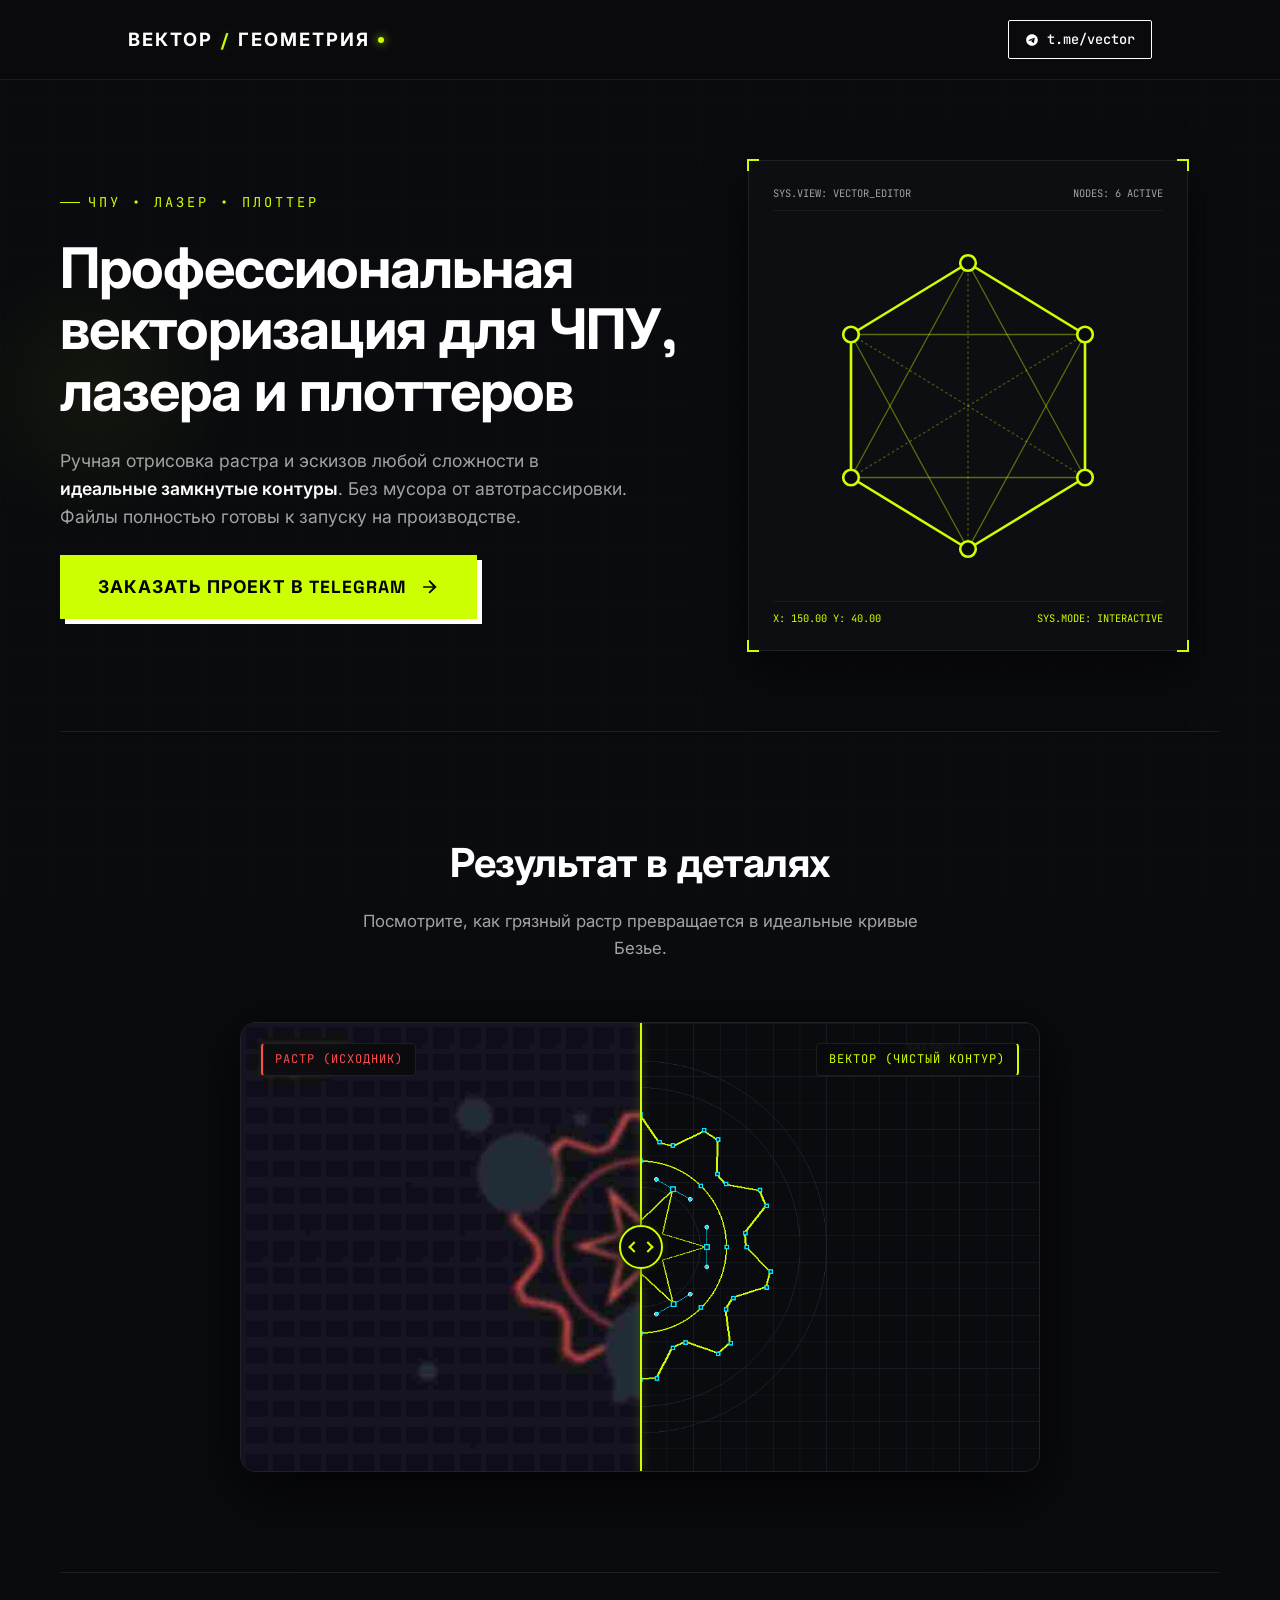
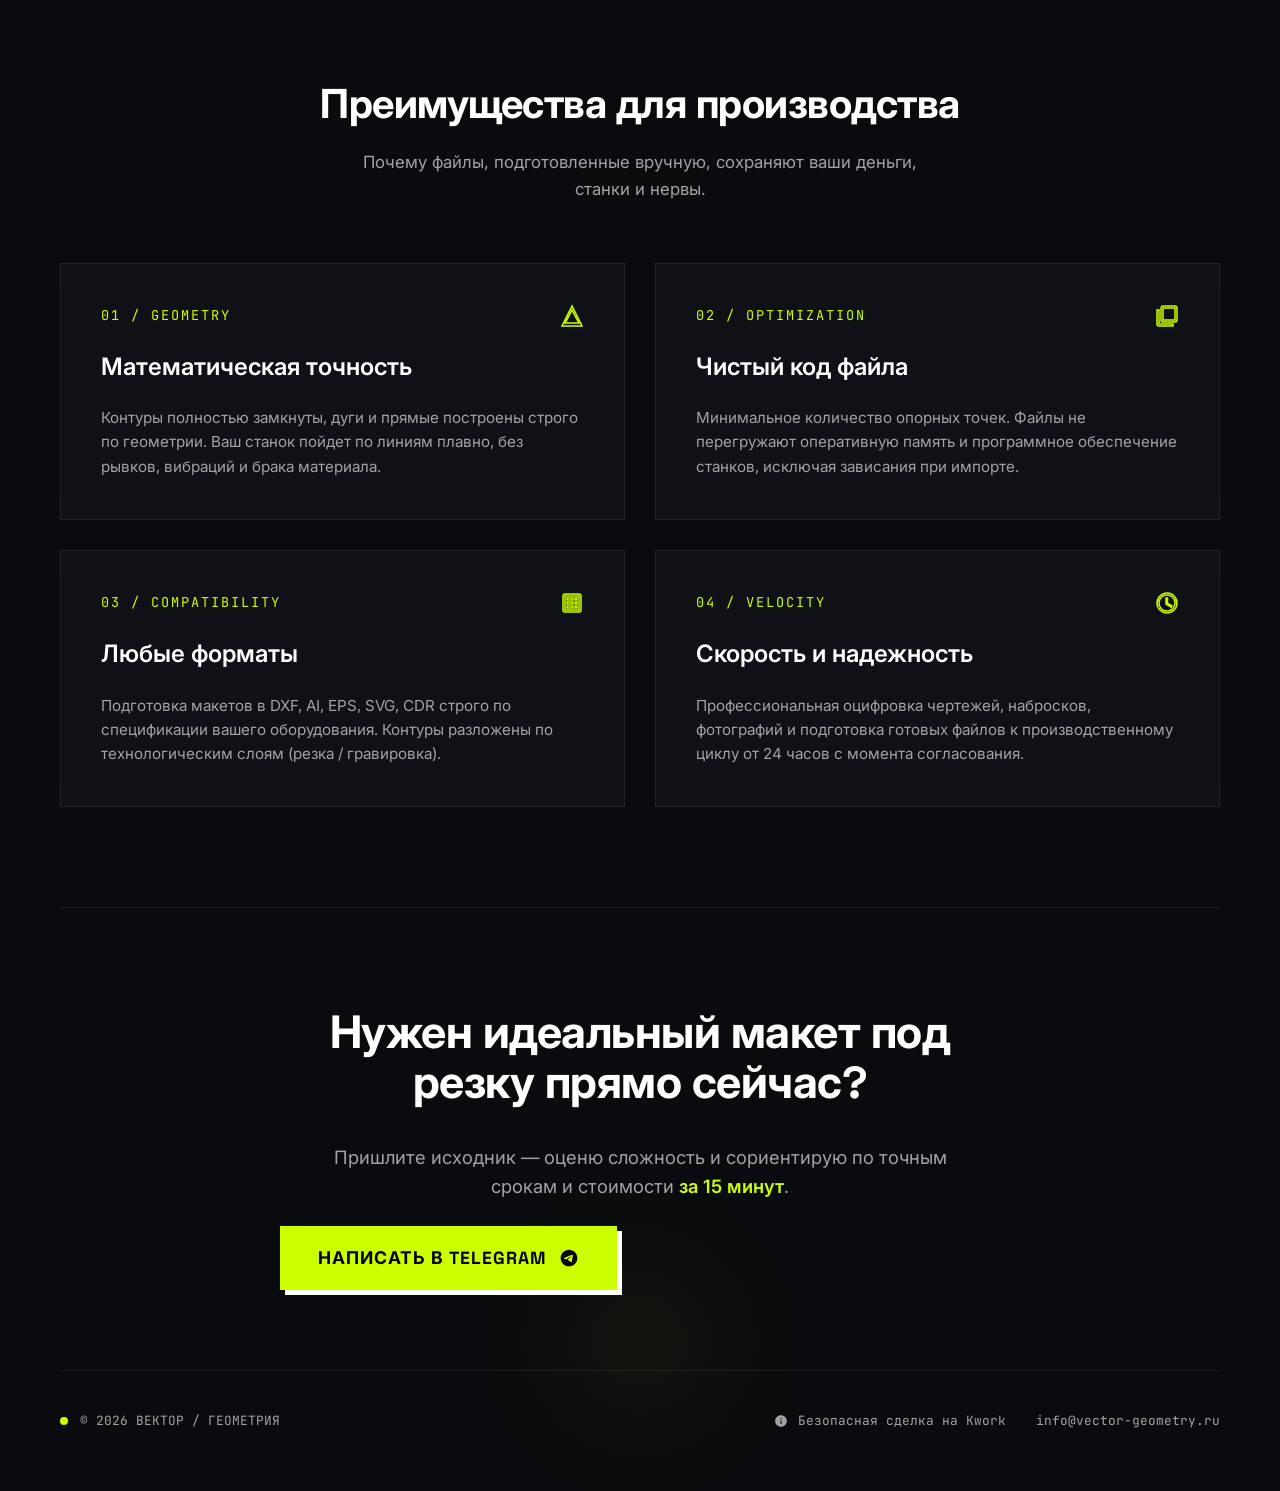
==== index.html @ 9587f0c8 "Fina/ Before-After slider layout" ====
<!DOCTYPE html>
<html lang="ru">
<head>
    <meta charset="UTF-8">
    <meta name="viewport" content="width=device-width, initial-scale=1.0">
    <title>ВЕКТОР / ГЕОМЕТРИЯ — Профессиональная векторизация для ЧПУ, лазера и плоттеров</title>
    <meta name="description" content="Ручная отрисовка растра и эскизов любой сложности в идеальные замкнутые контуры для ЧПУ, лазера и плоттеров. Без мусора и автотрассировки.">
    
    <!-- Google Fonts -->
    <link rel="preconnect" href="https://fonts.googleapis.com">
    <link rel="preconnect" href="https://fonts.gstatic.com" crossorigin>
    <link href="https://fonts.googleapis.com/css2?family=Inter:wght@300;400;500;600;700&family=JetBrains+Mono:wght@400;500;700&family=Space+Grotesk:wght@400;500;600;700&display=swap" rel="stylesheet">

    <style>
        /* CSS Reset & Variables */
        *, *::before, *::after {
            box-sizing: border-box;
            margin: 0;
            padding: 0;
        }

        :root {
            /* Theme Colors - Cyber Tech Minimalist */
            --bg-deep: #0a0b0e;
            --bg-surface: rgba(18, 20, 26, 0.7);
            --bg-surface-opaque: #12141a;
            --accent: #ccff00; /* Cyber Lime */
            --accent-glow: rgba(204, 255, 0, 0.2);
            --accent-glow-strong: rgba(204, 255, 0, 0.4);
            --text-primary: #ffffff;
            --text-secondary: #a3a3a3;
            --text-dark: #000000;
            --vector-blue: #00e5ff; /* Cyan for anchor handles */
            --vector-blue-glow: rgba(0, 229, 255, 0.3);
            
            --border-thin: 1px solid rgba(255, 255, 255, 0.08);
            --border-accent: 1px solid rgba(204, 255, 0, 0.3);
            
            --font-headings: 'Space Grotesk', 'Inter', sans-serif;
            --font-body: 'Inter', sans-serif;
            --font-mono: 'JetBrains Mono', monospace;
            
            --transition-smooth: all 0.3s cubic-bezier(0.16, 1, 0.3, 1);
            --transition-bounce: all 0.4s cubic-bezier(0.175, 0.885, 0.32, 1.275);
        }

        body {
            background-color: var(--bg-deep);
            color: var(--text-primary);
            font-family: var(--font-body);
            line-height: 1.6;
            overflow-x: hidden;
            position: relative;
            -webkit-font-smoothing: antialiased;
        }

        /* Subtle CAD Technical Grid Background */
        body::before {
            content: '';
            position: fixed;
            top: 0;
            left: 0;
            width: 100vw;
            height: 100vh;
            background-image: 
                linear-gradient(rgba(255, 255, 255, 0.012) 1px, transparent 1px),
                linear-gradient(90deg, rgba(255, 255, 255, 0.012) 1px, transparent 1px);
            background-size: 50px 50px;
            pointer-events: none;
            z-index: -1;
        }

        /* Header Styles */
        header {
            position: fixed;
            top: 0;
            left: 0;
            width: 100%;
            height: 80px;
            backdrop-filter: blur(12px);
            -webkit-backdrop-filter: blur(12px);
            background-color: rgba(10, 11, 14, 0.8);
            border-bottom: var(--border-thin);
            z-index: 100;
            display: flex;
            align-items: center;
            justify-content: space-between;
            padding: 0 10%;
        }

        .logo {
            font-family: var(--font-headings);
            font-weight: 700;
            font-size: 1.15rem;
            letter-spacing: 2px;
            text-decoration: none;
            color: var(--text-primary);
            display: flex;
            align-items: center;
            gap: 8px;
        }

        .logo span {
            color: var(--accent);
            text-shadow: 0 0 10px var(--accent-glow);
        }

        .logo-dot {
            width: 6px;
            height: 6px;
            background-color: var(--accent);
            box-shadow: 0 0 10px var(--accent);
            border-radius: 50%;
        }

        /* Sleek Technical Link Buttons */
        .btn-telegram-header {
            font-family: var(--font-mono);
            font-size: 0.85rem;
            font-weight: 500;
            text-decoration: none;
            color: var(--text-primary);
            background-color: transparent;
            border: 1px solid var(--text-primary);
            padding: 8px 16px;
            border-radius: 2px;
            display: flex;
            align-items: center;
            gap: 8px;
            transition: var(--transition-smooth);
        }

        .btn-telegram-header:hover {
            color: var(--text-dark);
            background-color: var(--text-primary);
            box-shadow: 0 0 15px rgba(255, 255, 255, 0.2);
            border-color: var(--text-primary);
        }

        .btn-telegram-header svg {
            fill: currentColor;
            width: 14px;
            height: 14px;
        }

        /* Main Container Layout */
        main {
            padding-top: 120px;
            max-width: 1200px;
            margin: 0 auto;
            padding-left: 20px;
            padding-right: 20px;
        }

        /* Hero Section */
        .hero {
            display: grid;
            grid-template-columns: 1.1fr 0.9fr;
            gap: 40px;
            align-items: center;
            min-height: calc(80vh - 120px);
            padding: 40px 0 80px 0;
            border-bottom: var(--border-thin);
            position: relative;
        }

        /* Ambient Cyber Glow behind hero */
        .hero::after {
            content: '';
            position: absolute;
            top: 20%;
            left: -10%;
            width: 300px;
            height: 300px;
            background: radial-gradient(circle, rgba(204, 255, 0, 0.05) 0%, transparent 70%);
            pointer-events: none;
            z-index: -1;
        }

        .hero-content {
            display: flex;
            flex-direction: column;
            gap: 24px;
        }

        .tagline {
            font-family: var(--font-mono);
            font-size: 0.85rem;
            color: var(--accent);
            text-transform: uppercase;
            letter-spacing: 3px;
            display: flex;
            align-items: center;
            gap: 8px;
        }

        .tagline::before {
            content: '';
            width: 20px;
            height: 1px;
            background-color: var(--accent);
        }

        h1 {
            font-family: var(--font-headings);
            font-weight: 700;
            font-size: 3.5rem;
            line-height: 1.1;
            letter-spacing: -1px;
            color: var(--text-primary);
        }

        .hero h1 span {
            color: var(--text-primary);
            -webkit-text-stroke: 1px rgba(255, 255, 255, 0.4);
            text-stroke: 1px rgba(255, 255, 255, 0.4);
            color: transparent;
        }

        .hero-subtitle {
            font-size: 1.1rem;
            color: var(--text-secondary);
            max-width: 580px;
            line-height: 1.6;
        }

        .hero-subtitle strong {
            color: var(--text-primary);
            font-weight: 600;
        }

        /* Brutalist Button Style */
        .btn-cta {
            align-self: flex-start;
            font-family: var(--font-headings);
            font-size: 1.1rem;
            font-weight: 700;
            color: var(--text-dark);
            background-color: var(--accent);
            border: 2px solid var(--accent);
            padding: 16px 36px;
            text-decoration: none;
            text-transform: uppercase;
            letter-spacing: 1px;
            cursor: pointer;
            position: relative;
            box-shadow: 5px 5px 0 0 var(--text-primary);
            transition: var(--transition-bounce);
            display: inline-flex;
            align-items: center;
            gap: 12px;
        }

        .btn-cta:hover {
            transform: translate(2px, 2px);
            box-shadow: 2px 2px 0 0 var(--text-primary);
            background-color: var(--accent);
        }

        .btn-cta:active {
            transform: translate(5px, 5px);
            box-shadow: 0px 0px 0 0 var(--text-primary);
        }

        .btn-cta svg {
            width: 20px;
            height: 20px;
            fill: var(--text-dark);
        }

        /* Hero Image/Graphic side */
        .hero-graphic {
            position: relative;
            display: flex;
            justify-content: center;
            align-items: center;
            height: 100%;
        }

        .cad-frame {
            border: var(--border-thin);
            width: 100%;
            aspect-ratio: 1;
            max-width: 440px;
            background-color: rgba(18, 20, 26, 0.4);
            position: relative;
            padding: 24px;
            display: flex;
            flex-direction: column;
            justify-content: space-between;
            box-shadow: 0 20px 40px rgba(0, 0, 0, 0.5);
        }

        .cad-corners::before,
        .cad-corners::after,
        .cad-frame::before,
        .cad-frame::after {
            content: '';
            position: absolute;
            width: 12px;
            height: 12px;
            border-color: var(--accent);
            border-style: solid;
            pointer-events: none;
        }

        /* CAD Frame Corners (Brutalist visual aids) */
        .cad-frame::before { top: -2px; left: -2px; border-width: 2px 0 0 2px; }
        .cad-frame::after { top: -2px; right: -2px; border-width: 2px 2px 0 0; }
        
        .cad-corners {
            position: absolute;
            top: 0;
            left: 0;
            width: 100%;
            height: 100%;
            pointer-events: none;
        }
        .cad-corners::before { bottom: -2px; left: -2px; border-width: 0 0 2px 2px; }
        .cad-corners::after { bottom: -2px; right: -2px; border-width: 0 2px 2px 0; }

        .cad-header {
            display: flex;
            justify-content: space-between;
            font-family: var(--font-mono);
            font-size: 0.65rem;
            color: var(--text-secondary);
            border-bottom: 1px solid rgba(255, 255, 255, 0.05);
            padding-bottom: 8px;
        }

        .cad-grid-display {
            flex-grow: 1;
            display: flex;
            justify-content: center;
            align-items: center;
            position: relative;
            overflow: hidden;
        }

        /* Simulated Radar / Sweep animation */
        .cad-grid-display::before {
            content: '';
            position: absolute;
            top: 0;
            left: -100%;
            width: 50%;
            height: 100%;
            background: linear-gradient(90deg, transparent, rgba(204, 255, 0, 0.03), transparent);
            animation: radar-sweep 6s infinite linear;
        }

        @keyframes radar-sweep {
            0% { left: -100%; }
            100% { left: 200%; }
        }

        .cad-footer-text {
            font-family: var(--font-mono);
            font-size: 0.65rem;
            color: var(--accent);
            display: flex;
            justify-content: space-between;
            border-top: 1px solid rgba(255, 255, 255, 0.05);
            padding-top: 8px;
        }

        /* Interactive Hero Geometry Styles */
        .anchor-point {
            transition: r 0.15s cubic-bezier(0.16, 1, 0.3, 1), fill 0.15s ease, stroke 0.15s ease, filter 0.15s ease;
        }
        .anchor-point:hover {
            r: 8px;
            fill: var(--accent) !important;
            stroke: #ffffff !important;
            filter: drop-shadow(0 0 6px var(--accent-glow-strong));
        }
        .anchor-point.active {
            r: 9px;
            fill: var(--accent) !important;
            stroke: #ffffff !important;
            filter: drop-shadow(0 0 10px var(--accent));
        }

        /* Portfolio Showcase (Before/After Section) */
        .showcase {
            padding: 100px 0;
            border-bottom: var(--border-thin);
            position: relative;
        }

        .section-header {
            text-align: center;
            margin-bottom: 60px;
        }

        h2 {
            font-family: var(--font-headings);
            font-size: 2.5rem;
            font-weight: 700;
            color: var(--text-primary);
            letter-spacing: -0.5px;
            margin-bottom: 12px;
        }

        .section-subtitle {
            font-size: 1.05rem;
            color: var(--text-secondary);
            max-width: 600px;
            margin: 0 auto;
        }

        /* The Custom Interactive Comparison Slider */
        .slider-wrapper {
            max-width: 800px;
            margin: 0 auto;
            position: relative;
            border: var(--border-thin);
            border-radius: 16px;
            box-shadow: 0 25px 60px rgba(0, 0, 0, 0.6), 0 0 40px rgba(0, 0, 0, 0.3);
            aspect-ratio: 16 / 9;
            background-color: #0e0f13;
            overflow: hidden;
            user-select: none;
            -webkit-user-select: none;
        }

        .slider-img {
            position: absolute;
            top: 0;
            left: 0;
            width: 100%;
            height: 100%;
            object-fit: cover;
            pointer-events: none;
        }

        .slider-after-container {
            position: absolute;
            top: 0;
            left: 0;
            width: 50%;
            height: 100%;
            overflow: hidden;
            z-index: 2;
        }

        .img-before {
            z-index: 1;
        }

        .img-after {
            z-index: 2;
            width: 800px;
            max-width: none;
            height: 100%;
            object-fit: cover;
        }

        .slider-separator {
            position: absolute;
            top: 0;
            bottom: 0;
            left: 50%;
            width: 2px;
            background-color: var(--accent);
            z-index: 3;
            pointer-events: none;
            box-shadow: 0 0 10px var(--accent-glow-strong);
        }

        .slider-handle-btn {
            position: absolute;
            top: 50%;
            left: 50%;
            transform: translate(-50%, -50%);
            width: 44px;
            height: 44px;
            background-color: var(--bg-deep);
            border: 2px solid var(--accent);
            border-radius: 50%;
            display: flex;
            align-items: center;
            justify-content: center;
            box-shadow: 0 0 20px rgba(0, 0, 0, 0.8), 0 0 10px var(--accent-glow);
            transition: transform 0.15s ease, border-color 0.15s ease, box-shadow 0.15s ease;
        }

        .slider-arrows {
            position: relative;
            width: 14px;
            height: 14px;
        }

        .slider-arrows::before,
        .slider-arrows::after {
            content: '';
            position: absolute;
            top: 50%;
            transform: translateY(-50%) rotate(45deg);
            width: 8px;
            height: 8px;
            border-style: solid;
            border-color: var(--accent);
            transition: border-color 0.15s ease;
        }

        .slider-arrows::before {
            left: -4px;
            border-width: 0 0 2px 2px;
        }

        .slider-arrows::after {
            right: -4px;
            border-width: 2px 2px 0 0;
        }

        .slider-range-input {
            position: absolute;
            top: 0;
            left: 0;
            width: 100%;
            height: 100%;
            opacity: 0;
            cursor: ew-resize;
            z-index: 4;
        }

        /* Hover styles on handle and arrows when range input is hovered */
        .slider-range-input:hover ~ .slider-separator .slider-handle-btn {
            transform: translate(-50%, -50%) scale(1.1);
            border-color: #ffffff;
            box-shadow: 0 0 25px rgba(255, 255, 255, 0.2), 0 0 10px rgba(255, 255, 255, 0.4);
        }

        .slider-range-input:hover ~ .slider-separator .slider-arrows::before,
        .slider-range-input:hover ~ .slider-separator .slider-arrows::after {
            border-color: #ffffff;
        }

        /* Glassmorphic Tech Labels */
        .slider-label {
            position: absolute;
            top: 20px;
            font-family: var(--font-mono);
            font-size: 0.75rem;
            padding: 6px 12px;
            background-color: rgba(10, 11, 14, 0.85);
            backdrop-filter: blur(8px);
            border: var(--border-thin);
            z-index: 3;
            letter-spacing: 1px;
            pointer-events: none;
            border-radius: 4px;
        }

        .slider-label.before {
            left: 20px;
            border-left: 2px solid #ff4d4d;
            color: #ff4d4d;
        }

        .slider-label.after {
            right: 20px;
            border-right: 2px solid var(--accent);
            color: var(--accent);
        }

        /* Features Section (Card Grid) */
        .features {
            padding: 100px 0;
            border-bottom: var(--border-thin);
            position: relative;
        }

        .features-grid {
            display: grid;
            grid-template-columns: repeat(2, 1fr);
            gap: 30px;
        }

        /* Glassmorphic Card Styling */
        .feature-card {
            background: var(--bg-surface);
            backdrop-filter: blur(16px);
            -webkit-backdrop-filter: blur(16px);
            border: var(--border-thin);
            padding: 40px;
            display: flex;
            flex-direction: column;
            gap: 20px;
            position: relative;
            overflow: hidden;
            transition: var(--transition-smooth);
        }

        .feature-card::before {
            content: '';
            position: absolute;
            top: 0;
            left: 0;
            width: 100%;
            height: 100%;
            background: linear-gradient(135deg, rgba(204, 255, 0, 0.05) 0%, transparent 50%);
            opacity: 0;
            transition: var(--transition-smooth);
            pointer-events: none;
        }

        .feature-card:hover {
            border: var(--border-accent);
            transform: translateY(-5px);
            box-shadow: 0 15px 35px rgba(204, 255, 0, 0.03), 0 0 2px rgba(204, 255, 0, 0.2);
        }

        .feature-card:hover::before {
            opacity: 1;
        }

        .card-number {
            font-family: var(--font-mono);
            font-size: 0.85rem;
            color: var(--accent);
            letter-spacing: 2px;
            display: flex;
            align-items: center;
            justify-content: space-between;
        }

        .card-number svg {
            width: 24px;
            height: 24px;
            stroke: var(--accent);
            stroke-width: 1.5;
            fill: none;
        }

        h3 {
            font-family: var(--font-headings);
            font-size: 1.5rem;
            font-weight: 600;
            color: var(--text-primary);
        }

        .feature-card p {
            color: var(--text-secondary);
            font-size: 0.95rem;
            line-height: 1.6;
        }

        /* Call-To-Action & Footer Section */
        .footer-cta {
            padding: 100px 0 60px 0;
            display: flex;
            flex-direction: column;
            align-items: center;
            text-align: center;
            gap: 40px;
            position: relative;
        }

        /* Glow orb in footer background */
        .footer-cta::before {
            content: '';
            position: absolute;
            bottom: 0%;
            left: 50%;
            transform: translate(-50%, 0);
            width: 400px;
            height: 300px;
            background: radial-gradient(circle, rgba(204, 255, 0, 0.04) 0%, transparent 70%);
            pointer-events: none;
            z-index: -1;
        }

        .cta-box {
            max-width: 720px;
            display: flex;
            flex-direction: column;
            gap: 24px;
            align-items: center;
        }

        .cta-box h2 {
            font-size: 2.8rem;
            line-height: 1.1;
        }

        .cta-box p {
            font-size: 1.15rem;
            color: var(--text-secondary);
            max-width: 620px;
        }

        .cta-box p strong {
            color: var(--accent);
            font-weight: 600;
        }

        /* Footer links area */
        .footer-nav {
            width: 100%;
            border-top: var(--border-thin);
            padding-top: 40px;
            margin-top: 40px;
            display: flex;
            justify-content: space-between;
            align-items: center;
            font-family: var(--font-mono);
            font-size: 0.8rem;
            color: var(--text-secondary);
        }

        .footer-links {
            display: flex;
            gap: 30px;
        }

        .footer-link {
            color: var(--text-secondary);
            text-decoration: none;
            transition: var(--transition-smooth);
            display: flex;
            align-items: center;
            gap: 6px;
        }

        .footer-link:hover {
            color: var(--accent);
        }

        .footer-copyright {
            display: flex;
            align-items: center;
            gap: 12px;
        }

        .indicator-dot {
            width: 8px;
            height: 8px;
            background-color: var(--accent);
            border-radius: 50%;
            animation: pulse-glow 2s infinite ease-in-out;
        }

        @keyframes pulse-glow {
            0% { opacity: 0.3; box-shadow: 0 0 0 0 rgba(204, 255, 0, 0); }
            50% { opacity: 1; box-shadow: 0 0 8px 2px var(--accent-glow-strong); }
            100% { opacity: 0.3; box-shadow: 0 0 0 0 rgba(204, 255, 0, 0); }
        }

        /* SVG Pixelate Filter definitions */
        .svg-filters {
            position: absolute;
            width: 0;
            height: 0;
            visibility: hidden;
        }

        /* Responsive Styles */
        @media (max-width: 968px) {
            h1 {
                font-size: 2.8rem;
            }
            .hero {
                grid-template-columns: 1fr;
                gap: 50px;
                padding-bottom: 60px;
            }
            .hero-graphic {
                order: -1; /* Display graphic above text on tablet */
            }
            .cad-frame {
                max-width: 100%;
            }
            .features-grid {
                grid-template-columns: 1fr;
            }
        }

        @media (max-width: 640px) {
            header {
                padding: 0 20px;
            }
            main {
                padding-top: 100px;
            }
            h1 {
                font-size: 2.2rem;
            }
            h2 {
                font-size: 1.8rem;
            }
            .cta-box h2 {
                font-size: 2rem;
            }
            .btn-cta {
                width: 100%;
                justify-content: center;
                font-size: 1rem;
                padding: 14px 24px;
            }
            .feature-card {
                padding: 24px;
            }
            .footer-nav {
                flex-direction: column;
                gap: 20px;
                align-items: flex-start;
            }
            .footer-links {
                flex-direction: column;
                gap: 15px;
            }
            .slider-wrapper {
                aspect-ratio: 16 / 9;
            }
            .slider-label {
                font-size: 0.65rem;
                top: 10px;
            }
            .slider-label.before { left: 10px; }
            .slider-label.after { right: 10px; }
        }
    </style>
</head>
<body>

    <!-- SVG Pixelation / Compression Filter -->
    <svg class="svg-filters">
        <defs>
            <filter id="raster-pixelate" x="0%" y="0%" width="100%" height="100%">
                <!-- Blur SVG path to merge coordinates -->
                <feGaussianBlur in="SourceGraphic" stdDeviation="4.5" result="blurred" />
                
                <!-- Use a threshold filter to create hard jagged edges -->
                <feComponentTransfer in="blurred" result="posterized">
                    <feFuncA type="discrete" tableValues="0 0 0 0.8 1 1 1 1" />
                </feComponentTransfer>
                
                <!-- Inject low frequency turbulence noise to make curves uneven/lumpy -->
                <feTurbulence type="fractalNoise" baseFrequency="0.06" numOctaves="2" result="noise" />
                <feDisplacementMap in="posterized" in2="noise" scale="12" xChannelSelector="R" yChannelSelector="G" result="displaced" />
                
                <!-- Slightly blend color with noise to look like a scanned JPEG -->
                <feColorMatrix type="matrix" values="
                    0.8 0 0 0 0.1
                    0   0.3 0 0 0.1
                    0   0   0.3 0 0.1
                    0   0   0   1 0" />
            </filter>
        </defs>
    </svg>

    <!-- Header -->
    <header>
        <a href="#" class="logo">
            ВЕКТОР <span class="logo-divider">/</span> ГЕОМЕТРИЯ
            <div class="logo-dot"></div>
        </a>
        <a href="https://t.me/your_telegram_username" target="_blank" rel="noopener noreferrer" class="btn-telegram-header">
            <svg viewBox="0 0 24 24">
                <path d="M12 2C6.48 2 2 6.48 2 12s4.48 10 10 10 10-4.48 10-10S17.52 2 12 2zm4.64 6.8c-.15 1.58-.8 5.42-1.13 7.19-.14.75-.42 1-.68 1.03-.58.05-1.02-.38-1.58-.75-.88-.58-1.38-.94-2.23-1.5-.99-.65-.35-1.01.22-1.59.15-.15 2.71-2.48 2.76-2.69a.2.2 0 0 0-.05-.18c-.06-.05-.14-.03-.21-.02-.09.02-1.49.95-4.22 2.79-.4.27-.76.41-1.08.4-.36-.01-1.04-.2-1.55-.37-.63-.2-1.12-.31-1.08-.66.02-.18.27-.36.74-.55 2.92-1.27 4.86-2.11 5.83-2.51 2.78-1.16 3.35-1.36 3.73-1.37.08 0 .27.02.39.12.1.08.13.19.14.27-.01.06.01.24 0 .24z"/>
            </svg>
            t.me/vector
        </a>
    </header>

    <!-- Main Container -->
    <main>
        
        <!-- Hero Section -->
        <section class="hero">
            <div class="hero-content">
                <div class="tagline">ЧПУ • Лазер • Плоттер</div>
                <h1>Профессиональная векторизация для ЧПУ, лазера и плоттеров</h1>
                <p class="hero-subtitle">
                    Ручная отрисовка растра и эскизов любой сложности в <strong>идеальные замкнутые контуры</strong>. Без мусора от автотрассировки. Файлы полностью готовы к запуску на производстве.
                </p>
                <a href="https://t.me/your_telegram_username" target="_blank" rel="noopener noreferrer" class="btn-cta">
                    Заказать проект в Telegram
                    <svg viewBox="0 0 24 24">
                        <path d="M5 13h11.86l-5.43 5.43 1.42 1.42L21.14 12l-8.29-8.29-1.42 1.42L16.86 11H5v2z"/>
                    </svg>
                </a>
            </div>
            
            <div class="hero-graphic">
                <div class="cad-frame">
                    <div class="cad-corners"></div>
                    <div class="cad-header">
                        <span>SYS.VIEW: VECTOR_EDITOR</span>
                        <span>NODES: 6 ACTIVE</span>
                    </div>
                    
                    <div class="cad-grid-display">
                        <!-- Clean, minimalist interactive vector SVG -->
                        <svg id="interactive-svg" viewBox="0 0 300 300" width="100%" height="100%" style="overflow: visible; cursor: default;">
                            <!-- Connection lines / geometric vector paths -->
                            <path id="outer-poly" d="" stroke="var(--accent)" stroke-width="2" fill="none" stroke-linejoin="round" />
                            <path id="tri-1" d="" stroke="rgba(204, 255, 0, 0.4)" stroke-width="1" fill="none" stroke-linejoin="round" />
                            <path id="tri-2" d="" stroke="rgba(204, 255, 0, 0.4)" stroke-width="1" fill="none" stroke-linejoin="round" />
                            
                            <!-- Internal connection dashed wireframe spokes -->
                            <line id="spoke-1" x1="0" y1="0" x2="0" y2="0" stroke="rgba(204, 255, 0, 0.3)" stroke-width="1" stroke-dasharray="2 2" />
                            <line id="spoke-2" x1="0" y1="0" x2="0" y2="0" stroke="rgba(204, 255, 0, 0.3)" stroke-width="1" stroke-dasharray="2 2" />
                            <line id="spoke-3" x1="0" y1="0" x2="0" y2="0" stroke="rgba(204, 255, 0, 0.3)" stroke-width="1" stroke-dasharray="2 2" />

                            <!-- Interactive Anchor Nodes -->
                            <circle class="anchor-point" data-index="0" cx="150" cy="40" r="6" stroke="var(--accent)" stroke-width="2" fill="#0a0b0e" cursor="move" />
                            <circle class="anchor-point" data-index="1" cx="240" cy="95" r="6" stroke="var(--accent)" stroke-width="2" fill="#0a0b0e" cursor="move" />
                            <circle class="anchor-point" data-index="2" cx="240" cy="205" r="6" stroke="var(--accent)" stroke-width="2" fill="#0a0b0e" cursor="move" />
                            <circle class="anchor-point" data-index="3" cx="150" cy="260" r="6" stroke="var(--accent)" stroke-width="2" fill="#0a0b0e" cursor="move" />
                            <circle class="anchor-point" data-index="4" cx="60" cy="205" r="6" stroke="var(--accent)" stroke-width="2" fill="#0a0b0e" cursor="move" />
                            <circle class="anchor-point" data-index="5" cx="60" cy="95" r="6" stroke="var(--accent)" stroke-width="2" fill="#0a0b0e" cursor="move" />
                        </svg>
                    </div>
                    
                    <div class="cad-footer-text">
                        <span id="cad-coords">X: 150.00 Y: 40.00</span>
                        <span>SYS.MODE: INTERACTIVE</span>
                    </div>
                </div>
            </div>
        </section>

        <!-- Portfolio Showcase (Before/After Section) -->
        <section class="showcase" id="showcase">
            <div class="section-header">
                <h2>Результат в деталях</h2>
                <p class="section-subtitle">Посмотрите, как грязный растр превращается в идеальные кривые Безье.</p>
            </div>

            <!-- Interative Comparison Slider -->
            <div class="slider-wrapper" id="sliderContainer">
                <!-- Bottom Image: Clean Vector Output -->
                <img src="after.png" alt="Clean Vector Output" class="slider-img img-before">
                
                <!-- Top Image Container (with overflow: hidden) -->
                <div class="slider-after-container" id="afterContainer">
                    <!-- Top Image: Client Raster Draft -->
                    <img src="before.jpg" alt="Client Raster Draft" class="slider-img img-after" id="afterImage">
                </div>
                
                <!-- Visual Divider Line and Handle -->
                <div class="slider-separator" id="sliderSeparator">
                    <div class="slider-handle-btn">
                        <div class="slider-arrows"></div>
                    </div>
                </div>
                
                <!-- Invisible overlay input range for smooth native mouse/touch tracking -->
                <input type="range" min="0" max="100" value="50" class="slider-range-input" id="sliderRange">
                
                <!-- Glassmorphic Tech Labels -->
                <div class="slider-label before">РАСТР (ИСХОДНИК)</div>
                <div class="slider-label after">ВЕКТОР (ЧИСТЫЙ КОНТУР)</div>
            </div>
        </section>

        <!-- Features Section -->
        <section class="features">
            <div class="section-header">
                <h2>Преимущества для производства</h2>
                <p class="section-subtitle">Почему файлы, подготовленные вручную, сохраняют ваши деньги, станки и нервы.</p>
            </div>

            <div class="features-grid">
                <!-- Card 1 -->
                <div class="feature-card">
                    <div class="card-number">
                        <span>01 / GEOMETRY</span>
                        <svg viewBox="0 0 24 24">
                            <path d="M12 2L2 22h20L12 2zm0 3.99L18.8 19H5.2L12 5.99z"/>
                        </svg>
                    </div>
                    <h3>Математическая точность</h3>
                    <p>Контуры полностью замкнуты, дуги и прямые построены строго по геометрии. Ваш станок пойдет по линиям плавно, без рывков, вибраций и брака материала.</p>
                </div>

                <!-- Card 2 -->
                <div class="feature-card">
                    <div class="card-number">
                        <span>02 / OPTIMIZATION</span>
                        <svg viewBox="0 0 24 24">
                            <path d="M4 6H2v14c0 1.1.9 2 2 2h14v-2H4V6zm16-4H8c-1.1 0-2 .9-2 2v12c0 1.1.9 2 2 2h12c1.1 0 2-.9 2-2V4c0-1.1-.9-2-2-2zm0 14H8V4h12v12z"/>
                        </svg>
                    </div>
                    <h3>Чистый код файла</h3>
                    <p>Минимальное количество опорных точек. Файлы не перегружают оперативную память и программное обеспечение станков, исключая зависания при импорте.</p>
                </div>

                <!-- Card 3 -->
                <div class="feature-card">
                    <div class="card-number">
                        <span>03 / COMPATIBILITY</span>
                        <svg viewBox="0 0 24 24">
                            <path d="M19 3H5c-1.1 0-2 .9-2 2v14c0 1.1.9 2 2 2h14c1.1 0 2-.9 2-2V5c0-1.1-.9-2-2-2zm0 16H5V5h14v14zm-4-4h2v2h-2v-2zm0-4h2v2h-2v-2zm0-4h2v2h-2V7zm-8 8h6v2H7v-2zm0-4h6v2H7v-2zm0-4h6v2H7V7z"/>
                        </svg>
                    </div>
                    <h3>Любые форматы</h3>
                    <p>Подготовка макетов в DXF, AI, EPS, SVG, CDR строго по спецификации вашего оборудования. Контуры разложены по технологическим слоям (резка / гравировка).</p>
                </div>

                <!-- Card 4 -->
                <div class="feature-card">
                    <div class="card-number">
                        <span>04 / VELOCITY</span>
                        <svg viewBox="0 0 24 24">
                            <path d="M11.99 2C6.47 2 2 6.48 2 12s4.47 10 9.99 10C17.52 22 22 17.52 22 12S17.52 2 11.99 2zM12 20c-4.42 0-8-3.58-8-8s3.58-8 8-8 8 3.58 8 8-3.58 8-8 8zm.5-13H11v6l5.25 3.15.75-1.23-4.5-2.67z"/>
                        </svg>
                    </div>
                    <h3>Скорость и надежность</h3>
                    <p>Профессиональная оцифровка чертежей, набросков, фотографий и подготовка готовых файлов к производственному циклу от 24 часов с момента согласования.</p>
                </div>
            </div>
        </section>

        <!-- Call to Action & Footer -->
        <section class="footer-cta">
            <div class="cta-box">
                <h2>Нужен идеальный макет под резку прямо сейчас?</h2>
                <p>Пришлите исходник — оценю сложность и сориентирую по точным срокам и стоимости <strong>за 15 минут</strong>.</p>
                
                <a href="https://t.me/your_telegram_username" target="_blank" rel="noopener noreferrer" class="btn-cta">
                    Написать в Telegram
                    <svg viewBox="0 0 24 24">
                        <path d="M12 2C6.48 2 2 6.48 2 12s4.48 10 10 10 10-4.48 10-10S17.52 2 12 2zm4.64 6.8c-.15 1.58-.8 5.42-1.13 7.19-.14.75-.42 1-.68 1.03-.58.05-1.02-.38-1.58-.75-.88-.58-1.38-.94-2.23-1.5-.99-.65-.35-1.01.22-1.59.15-.15 2.71-2.48 2.76-2.69a.2.2 0 0 0-.05-.18c-.06-.05-.14-.03-.21-.02-.09.02-1.49.95-4.22 2.79-.4.27-.76.41-1.08.4-.36-.01-1.04-.2-1.55-.37-.63-.2-1.12-.31-1.08-.66.02-.18.27-.36.74-.55 2.92-1.27 4.86-2.11 5.83-2.51 2.78-1.16 3.35-1.36 3.73-1.37.08 0 .27.02.39.12.1.08.13.19.14.27-.01.06.01.24 0 .24z"/>
                    </svg>
                </a>
            </div>

            <!-- Footer Navbar -->
            <div class="footer-nav">
                <div class="footer-copyright">
                    <div class="indicator-dot"></div>
                    <span>© 2026 ВЕКТОР / ГЕОМЕТРИЯ</span>
                </div>
                
                <div class="footer-links">
                    <a href="https://kwork.ru/user/your_kwork_profile" target="_blank" rel="noopener noreferrer" class="footer-link">
                        <svg viewBox="0 0 24 24" width="14" height="14" fill="currentColor" style="display:inline-block; vertical-align:middle; margin-right:4px;">
                            <path d="M12 2C6.48 2 2 6.48 2 12s4.48 10 10 10 10-4.48 10-10S17.52 2 12 2zm1 15h-2v-6h2v6zm0-8h-2V7h2v2z"/>
                        </svg>
                        Безопасная сделка на Kwork
                    </a>
                    <a href="mailto:info@vector-geometry.ru" class="footer-link">info@vector-geometry.ru</a>
                </div>
            </div>
        </section>

    </main>

    <!-- JS Interaction Layer -->
    <script>
        document.addEventListener('DOMContentLoaded', () => {
            const container = document.getElementById('sliderContainer');
            const range = document.getElementById('sliderRange');
            const afterContainer = document.getElementById('afterContainer');
            const afterImage = document.getElementById('afterImage');
            const separator = document.getElementById('sliderSeparator');

            function updateSlider() {
                const val = range.value;
                afterContainer.style.width = `${val}%`;
                separator.style.left = `${val}%`;
            }

            function syncImageSize() {
                if (container && afterImage) {
                    afterImage.style.width = `${container.offsetWidth}px`;
                }
            }

            if (range) {
                range.addEventListener('input', updateSlider);
                range.addEventListener('change', updateSlider);
            }

            // Initial sync & update
            updateSlider();
            syncImageSize();

            // Resize listener
            window.addEventListener('resize', () => {
                syncImageSize();
            });

            // -------------------------------------------------------------
            // New Interactive Vector Geometry (Hero Section) Script
            // -------------------------------------------------------------
            const svg = document.getElementById('interactive-svg');
            if (svg) {
                const anchors = svg.querySelectorAll('.anchor-point');
                const outerPoly = document.getElementById('outer-poly');
                const tri1 = document.getElementById('tri-1');
                const tri2 = document.getElementById('tri-2');
                const spoke1 = document.getElementById('spoke-1');
                const spoke2 = document.getElementById('spoke-2');
                const spoke3 = document.getElementById('spoke-3');
                const coordsDisplay = document.getElementById('cad-coords');

                // Initialize the points array matching the SVG anchor element attributes
                let points = [];
                anchors.forEach((anchor) => {
                    points.push({
                        x: parseFloat(anchor.getAttribute('cx')),
                        y: parseFloat(anchor.getAttribute('cy')),
                        element: anchor
                    });
                });

                let activeIndex = null;

                // Dynamically redraw all lines in the star/hexagon geometry
                function updateLines() {
                    if (points.length < 6) return;

                    // 1. Draw the main Cyber Lime outer polygon
                    let dOuter = `M ${points[0].x} ${points[0].y}`;
                    for (let i = 1; i < points.length; i++) {
                        dOuter += ` L ${points[i].x} ${points[i].y}`;
                    }
                    dOuter += ' Z';
                    outerPoly.setAttribute('d', dOuter);

                    // 2. Draw Triangle 1 (Points 0 -> 2 -> 4 -> Z)
                    const dTri1 = `M ${points[0].x} ${points[0].y} L ${points[2].x} ${points[2].y} L ${points[4].x} ${points[4].y} Z`;
                    tri1.setAttribute('d', dTri1);

                    // 3. Draw Triangle 2 (Points 1 -> 3 -> 5 -> Z)
                    const dTri2 = `M ${points[1].x} ${points[1].y} L ${points[3].x} ${points[3].y} L ${points[5].x} ${points[5].y} Z`;
                    tri2.setAttribute('d', dTri2);

                    // 4. Draw central spokes connecting opposite vertices
                    spoke1.setAttribute('x1', points[0].x);
                    spoke1.setAttribute('y1', points[0].y);
                    spoke1.setAttribute('x2', points[3].x);
                    spoke1.setAttribute('y2', points[3].y);

                    spoke2.setAttribute('x1', points[1].x);
                    spoke2.setAttribute('y1', points[1].y);
                    spoke2.setAttribute('x2', points[4].x);
                    spoke2.setAttribute('y2', points[4].y);

                    spoke3.setAttribute('x1', points[2].x);
                    spoke3.setAttribute('y1', points[2].y);
                    spoke3.setAttribute('x2', points[5].x);
                    spoke3.setAttribute('y2', points[5].y);
                }

                // Initial render
                updateLines();

                // Convert screen mouse/touch coordinates relative to the responsive SVG viewport
                function getSVGCoords(e) {
                    const pt = svg.createSVGPoint();
                    if (e.touches && e.touches[0]) {
                        pt.x = e.touches[0].clientX;
                        pt.y = e.touches[0].clientY;
                    } else {
                        pt.x = e.clientX;
                        pt.y = e.clientY;
                    }
                    // matrixTransform dynamically maps screen coords to SVG viewBox coordinates
                    const cursorpt = pt.matrixTransform(svg.getScreenCTM().inverse());
                    return { x: cursorpt.x, y: cursorpt.y };
                }

                function onStart(e, index) {
                    activeIndex = index;
                    points[activeIndex].element.classList.add('active');
                    e.preventDefault(); // Prevents touch scrolling and text selection
                }

                function onMove(e) {
                    if (activeIndex === null) return;
                    const coords = getSVGCoords(e);
                    
                    // Constrain points inside viewBox [0, 300] to prevent points leaving the container
                    const padding = 6;
                    const x = Math.max(padding, Math.min(300 - padding, coords.x));
                    const y = Math.max(padding, Math.min(300 - padding, coords.y));

                    // Update data model
                    points[activeIndex].x = x;
                    points[activeIndex].y = y;

                    // Update DOM element positions
                    points[activeIndex].element.setAttribute('cx', x);
                    points[activeIndex].element.setAttribute('cy', y);

                    // Update real-time CAD coordinates display in the footer
                    if (coordsDisplay) {
                        coordsDisplay.textContent = `X: ${x.toFixed(2)} Y: ${y.toFixed(2)}`;
                    }

                    updateLines();
                }

                function onEnd() {
                    if (activeIndex !== null) {
                        points[activeIndex].element.classList.remove('active');
                        activeIndex = null;
                    }
                }

                // Bind touch and mouse events to the handles
                anchors.forEach((anchor, i) => {
                    anchor.addEventListener('mousedown', (e) => onStart(e, i));
                    anchor.addEventListener('touchstart', (e) => onStart(e, i), { passive: false });
                });

                // Bind movements globally to window for smooth drag-and-drop tracking
                window.addEventListener('mousemove', onMove);
                window.addEventListener('touchmove', onMove, { passive: false });
                window.addEventListener('mouseup', onEnd);
                window.addEventListener('touchend', onEnd);
            }
        });
    </script>
</body>
</html>
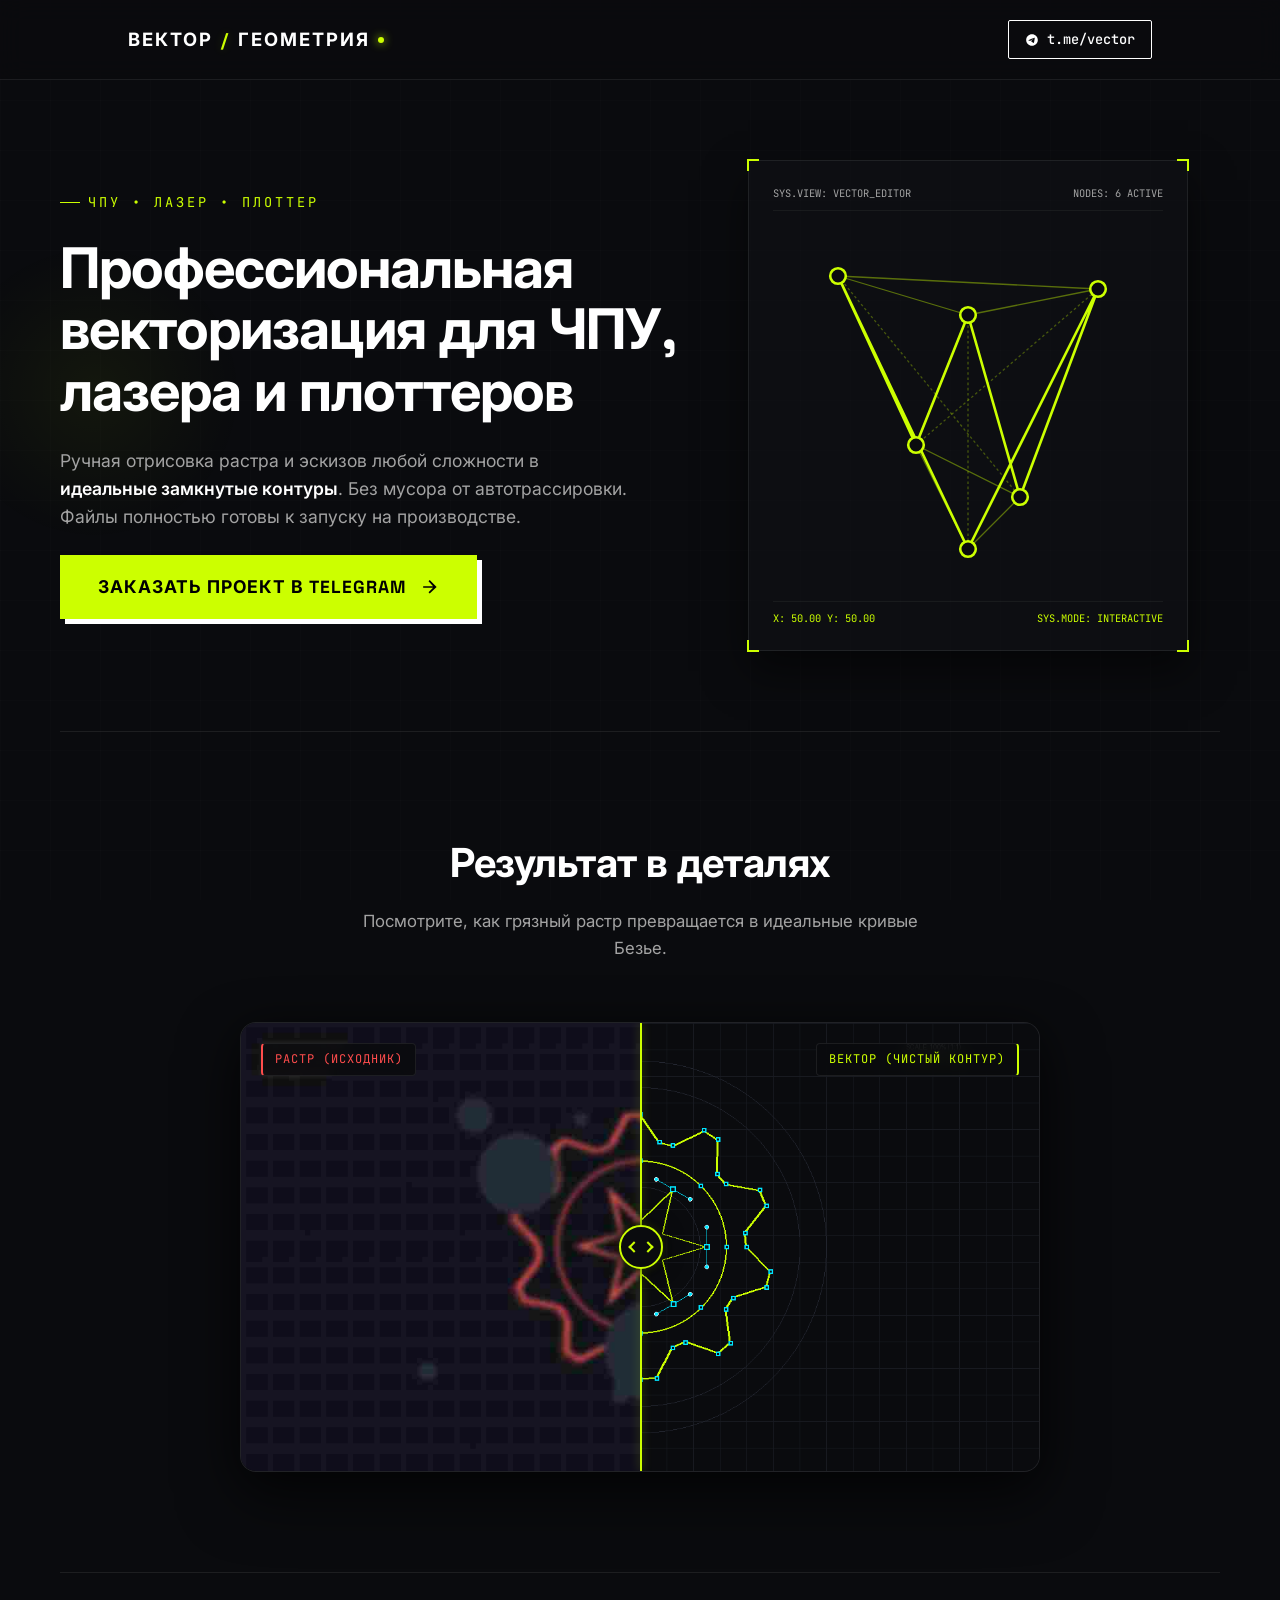
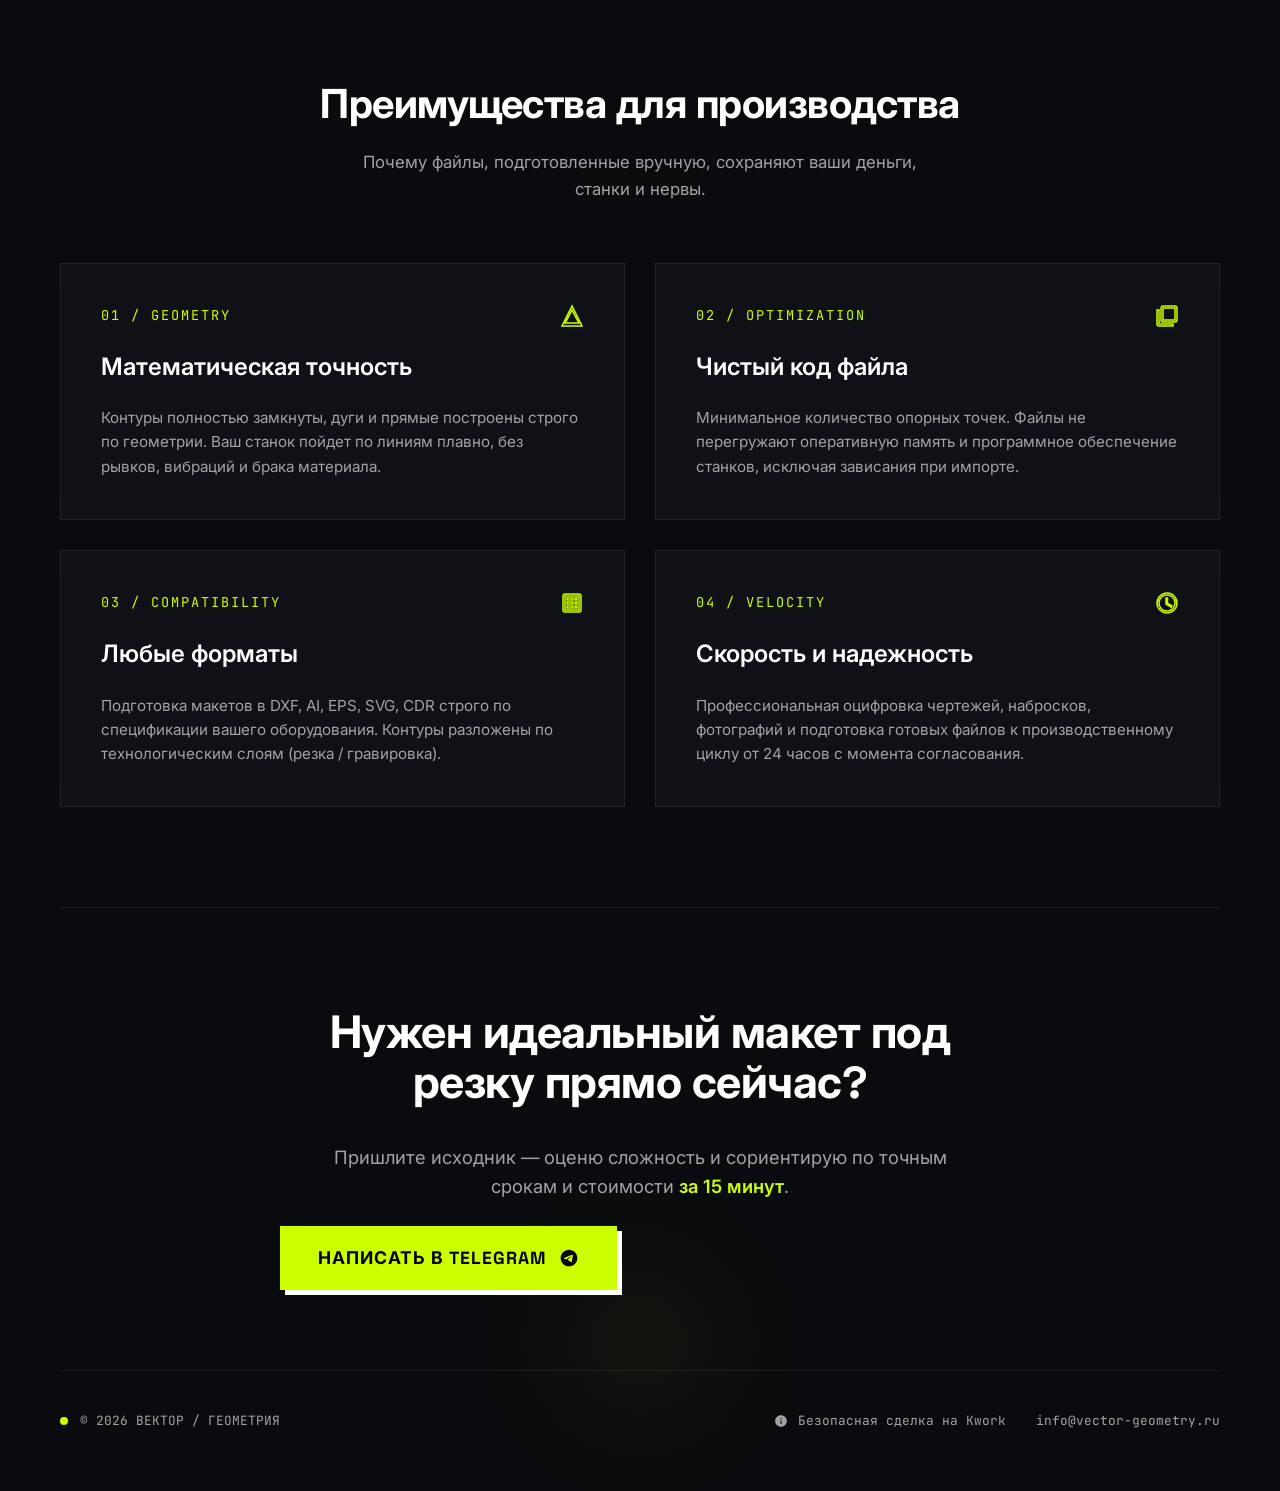
==== commit 7443887b: "Update hero geometry to cyberpunk style" ====
--- a/index.html
+++ b/index.html
@@ -907,17 +907,17 @@
                             <line id="spoke-3" x1="0" y1="0" x2="0" y2="0" stroke="rgba(204, 255, 0, 0.3)" stroke-width="1" stroke-dasharray="2 2" />
 
                             <!-- Interactive Anchor Nodes -->
-                            <circle class="anchor-point" data-index="0" cx="150" cy="40" r="6" stroke="var(--accent)" stroke-width="2" fill="#0a0b0e" cursor="move" />
-                            <circle class="anchor-point" data-index="1" cx="240" cy="95" r="6" stroke="var(--accent)" stroke-width="2" fill="#0a0b0e" cursor="move" />
-                            <circle class="anchor-point" data-index="2" cx="240" cy="205" r="6" stroke="var(--accent)" stroke-width="2" fill="#0a0b0e" cursor="move" />
-                            <circle class="anchor-point" data-index="3" cx="150" cy="260" r="6" stroke="var(--accent)" stroke-width="2" fill="#0a0b0e" cursor="move" />
-                            <circle class="anchor-point" data-index="4" cx="60" cy="205" r="6" stroke="var(--accent)" stroke-width="2" fill="#0a0b0e" cursor="move" />
-                            <circle class="anchor-point" data-index="5" cx="60" cy="95" r="6" stroke="var(--accent)" stroke-width="2" fill="#0a0b0e" cursor="move" />
+                            <circle class="anchor-point" data-index="0" cx="50" cy="50" r="6" stroke="var(--accent)" stroke-width="2" fill="#0a0b0e" cursor="move" />
+                            <circle class="anchor-point" data-index="1" cx="110" cy="180" r="6" stroke="var(--accent)" stroke-width="2" fill="#0a0b0e" cursor="move" />
+                            <circle class="anchor-point" data-index="2" cx="150" cy="80" r="6" stroke="var(--accent)" stroke-width="2" fill="#0a0b0e" cursor="move" />
+                            <circle class="anchor-point" data-index="3" cx="190" cy="220" r="6" stroke="var(--accent)" stroke-width="2" fill="#0a0b0e" cursor="move" />
+                            <circle class="anchor-point" data-index="4" cx="250" cy="60" r="6" stroke="var(--accent)" stroke-width="2" fill="#0a0b0e" cursor="move" />
+                            <circle class="anchor-point" data-index="5" cx="150" cy="260" r="6" stroke="var(--accent)" stroke-width="2" fill="#0a0b0e" cursor="move" />
                         </svg>
                     </div>
                     
                     <div class="cad-footer-text">
-                        <span id="cad-coords">X: 150.00 Y: 40.00</span>
+                        <span id="cad-coords">X: 50.00 Y: 50.00</span>
                         <span>SYS.MODE: INTERACTIVE</span>
                     </div>
                 </div>
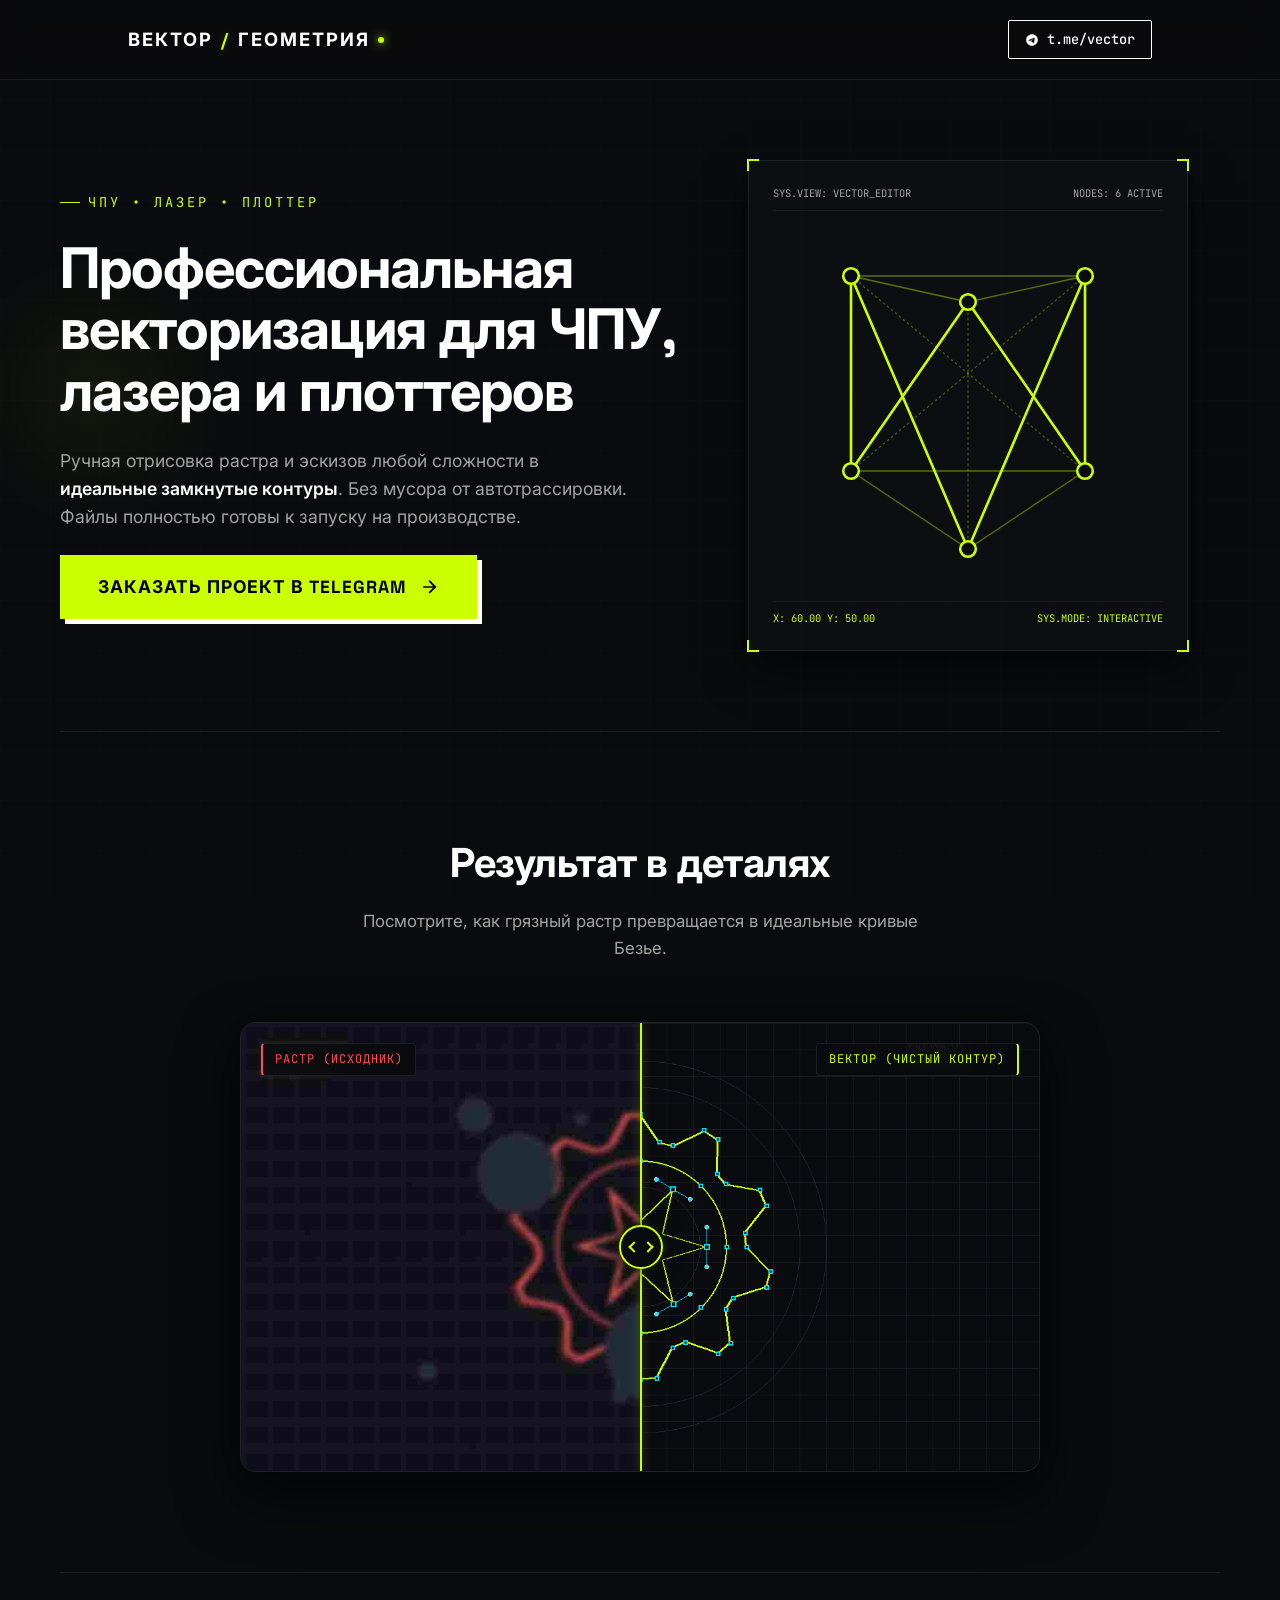
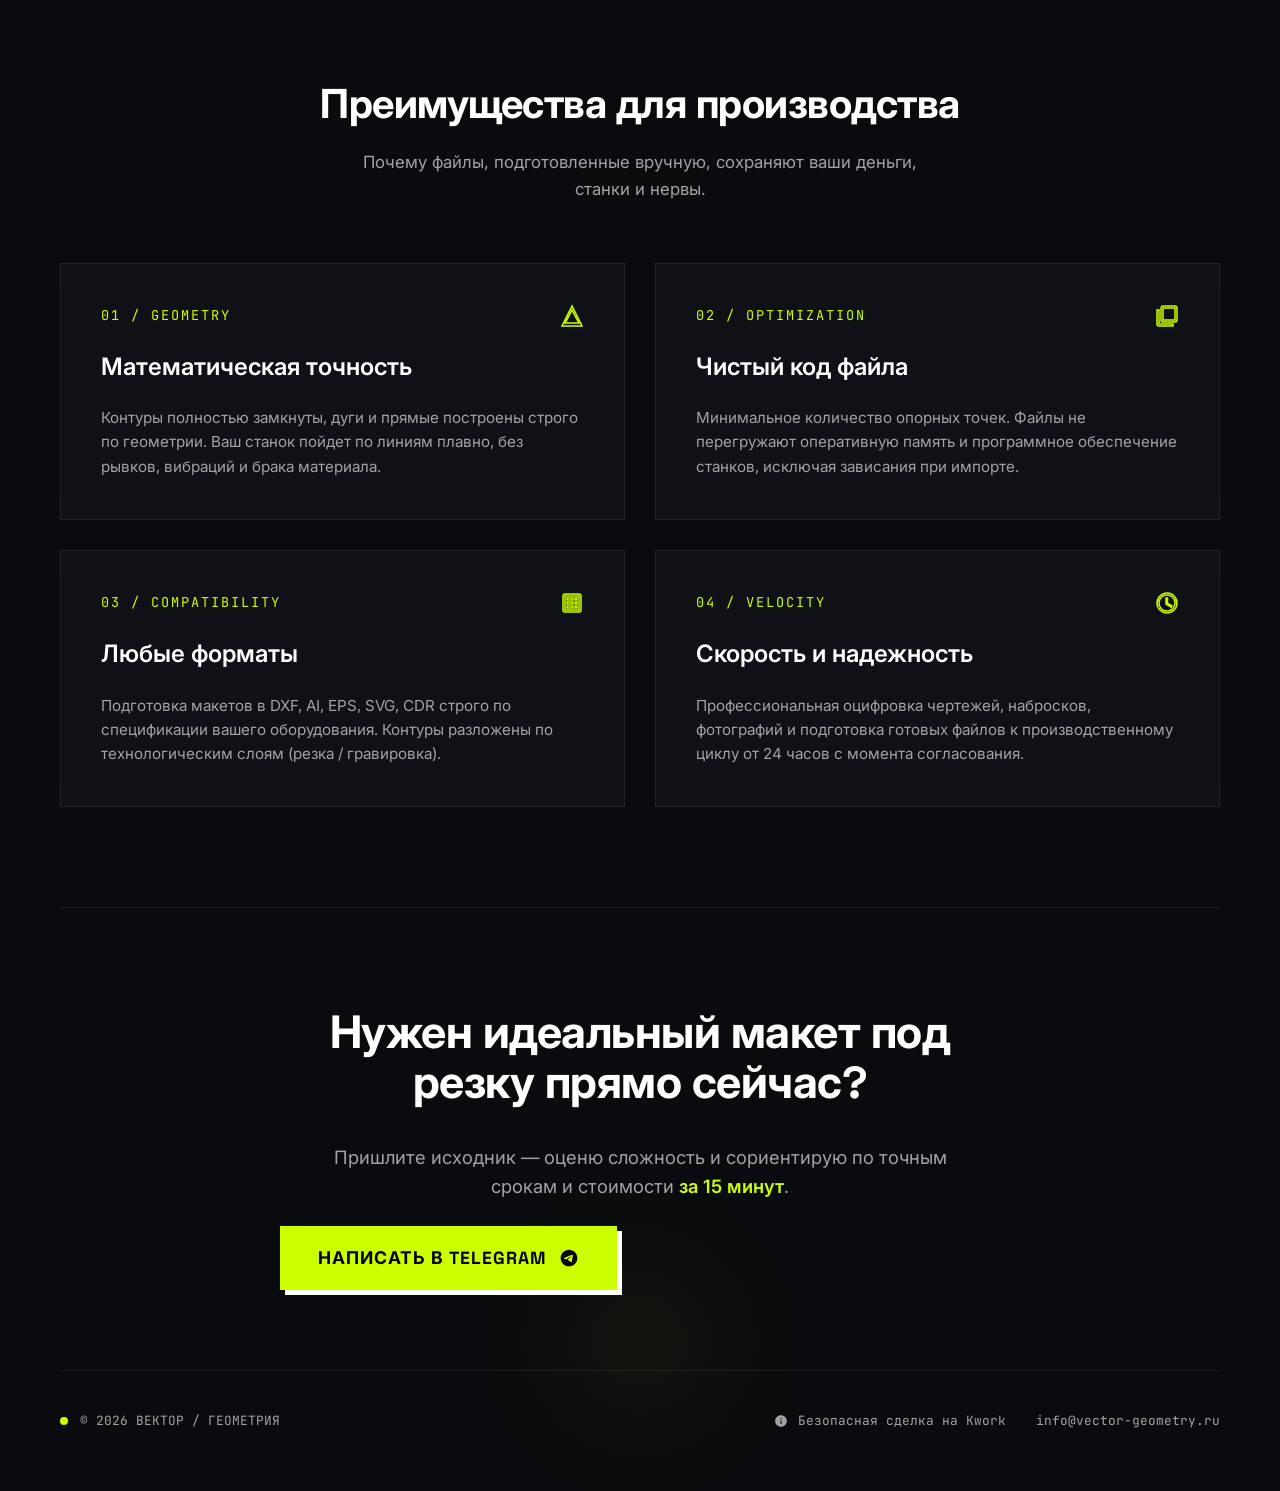
==== commit c34048d6: "Update hero geometry to perfectly symmetric cyberpunk style" ====
--- a/index.html
+++ b/index.html
@@ -907,17 +907,17 @@
                             <line id="spoke-3" x1="0" y1="0" x2="0" y2="0" stroke="rgba(204, 255, 0, 0.3)" stroke-width="1" stroke-dasharray="2 2" />
 
                             <!-- Interactive Anchor Nodes -->
-                            <circle class="anchor-point" data-index="0" cx="50" cy="50" r="6" stroke="var(--accent)" stroke-width="2" fill="#0a0b0e" cursor="move" />
-                            <circle class="anchor-point" data-index="1" cx="110" cy="180" r="6" stroke="var(--accent)" stroke-width="2" fill="#0a0b0e" cursor="move" />
-                            <circle class="anchor-point" data-index="2" cx="150" cy="80" r="6" stroke="var(--accent)" stroke-width="2" fill="#0a0b0e" cursor="move" />
-                            <circle class="anchor-point" data-index="3" cx="190" cy="220" r="6" stroke="var(--accent)" stroke-width="2" fill="#0a0b0e" cursor="move" />
-                            <circle class="anchor-point" data-index="4" cx="250" cy="60" r="6" stroke="var(--accent)" stroke-width="2" fill="#0a0b0e" cursor="move" />
+                            <circle class="anchor-point" data-index="0" cx="60" cy="50" r="6" stroke="var(--accent)" stroke-width="2" fill="#0a0b0e" cursor="move" />
+                            <circle class="anchor-point" data-index="1" cx="60" cy="200" r="6" stroke="var(--accent)" stroke-width="2" fill="#0a0b0e" cursor="move" />
+                            <circle class="anchor-point" data-index="2" cx="150" cy="70" r="6" stroke="var(--accent)" stroke-width="2" fill="#0a0b0e" cursor="move" />
+                            <circle class="anchor-point" data-index="3" cx="240" cy="200" r="6" stroke="var(--accent)" stroke-width="2" fill="#0a0b0e" cursor="move" />
+                            <circle class="anchor-point" data-index="4" cx="240" cy="50" r="6" stroke="var(--accent)" stroke-width="2" fill="#0a0b0e" cursor="move" />
                             <circle class="anchor-point" data-index="5" cx="150" cy="260" r="6" stroke="var(--accent)" stroke-width="2" fill="#0a0b0e" cursor="move" />
                         </svg>
                     </div>
                     
                     <div class="cad-footer-text">
-                        <span id="cad-coords">X: 50.00 Y: 50.00</span>
+                        <span id="cad-coords">X: 60.00 Y: 50.00</span>
                         <span>SYS.MODE: INTERACTIVE</span>
                     </div>
                 </div>
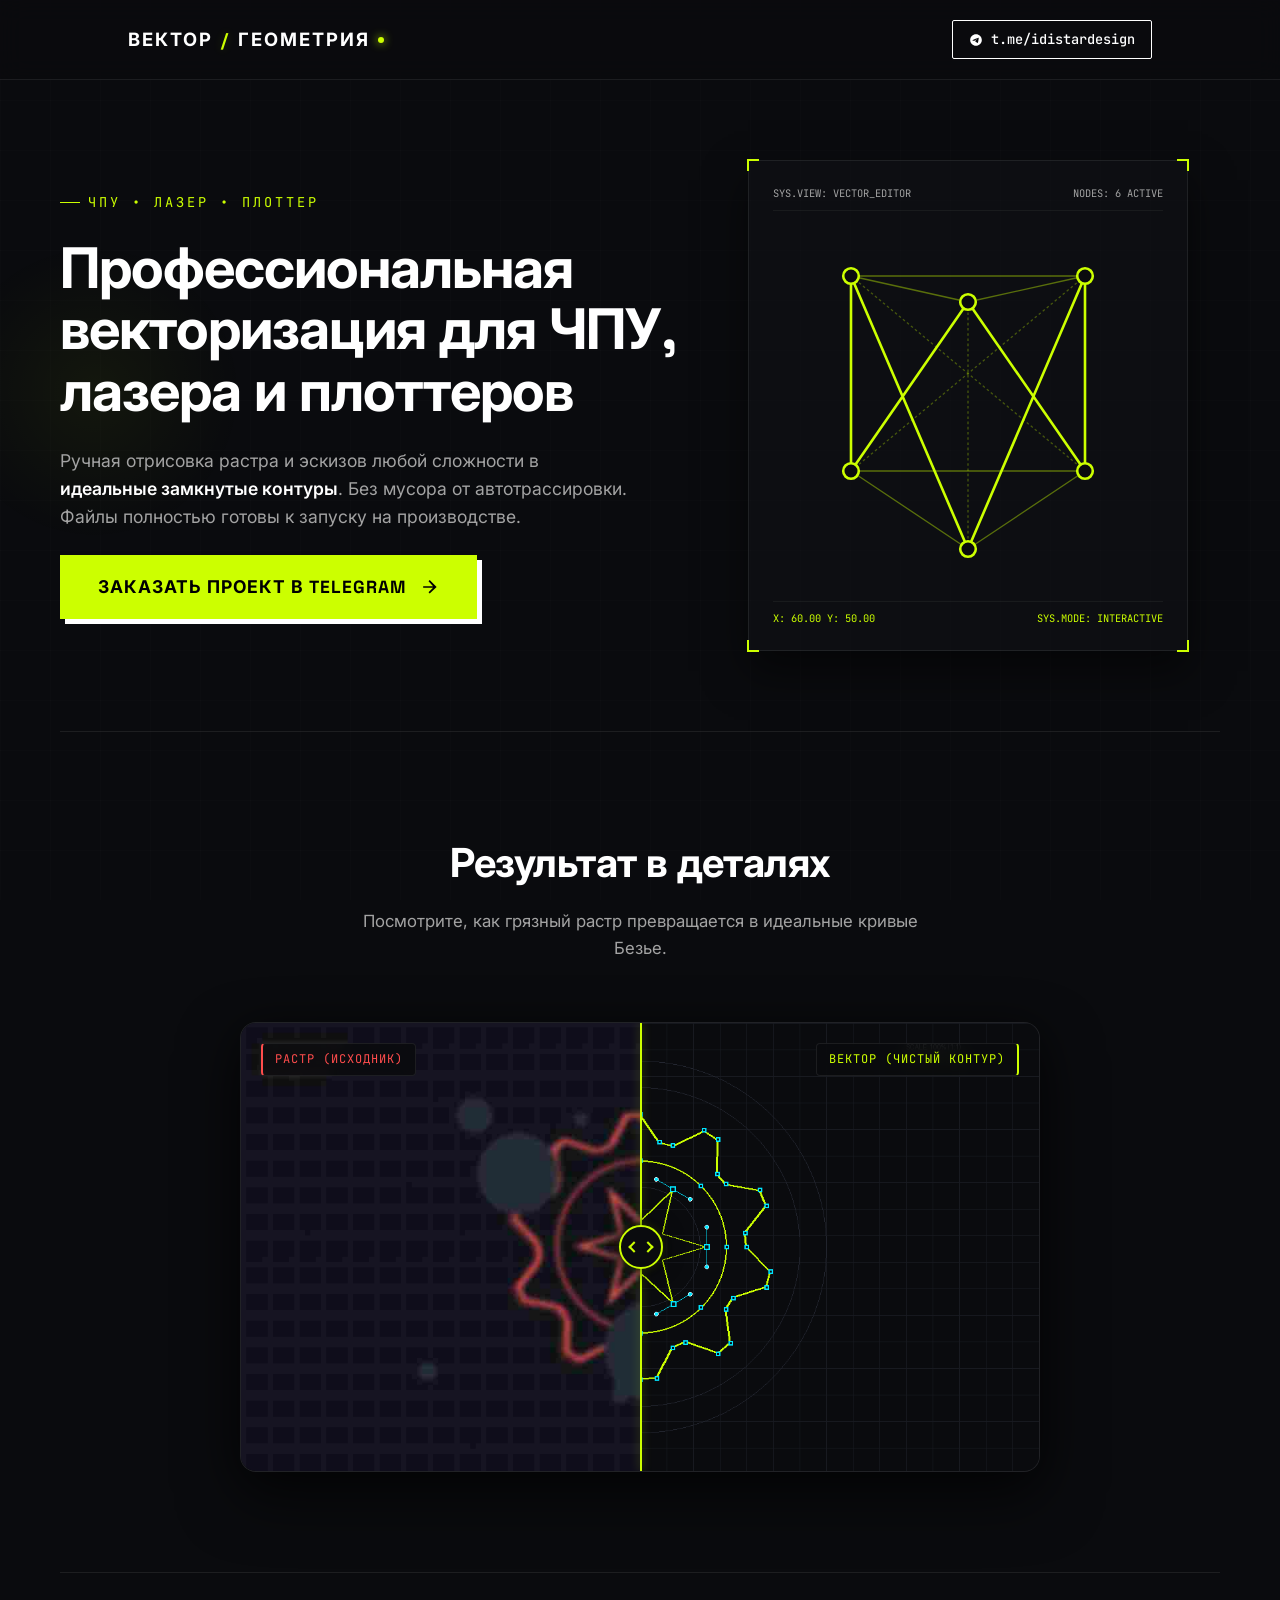
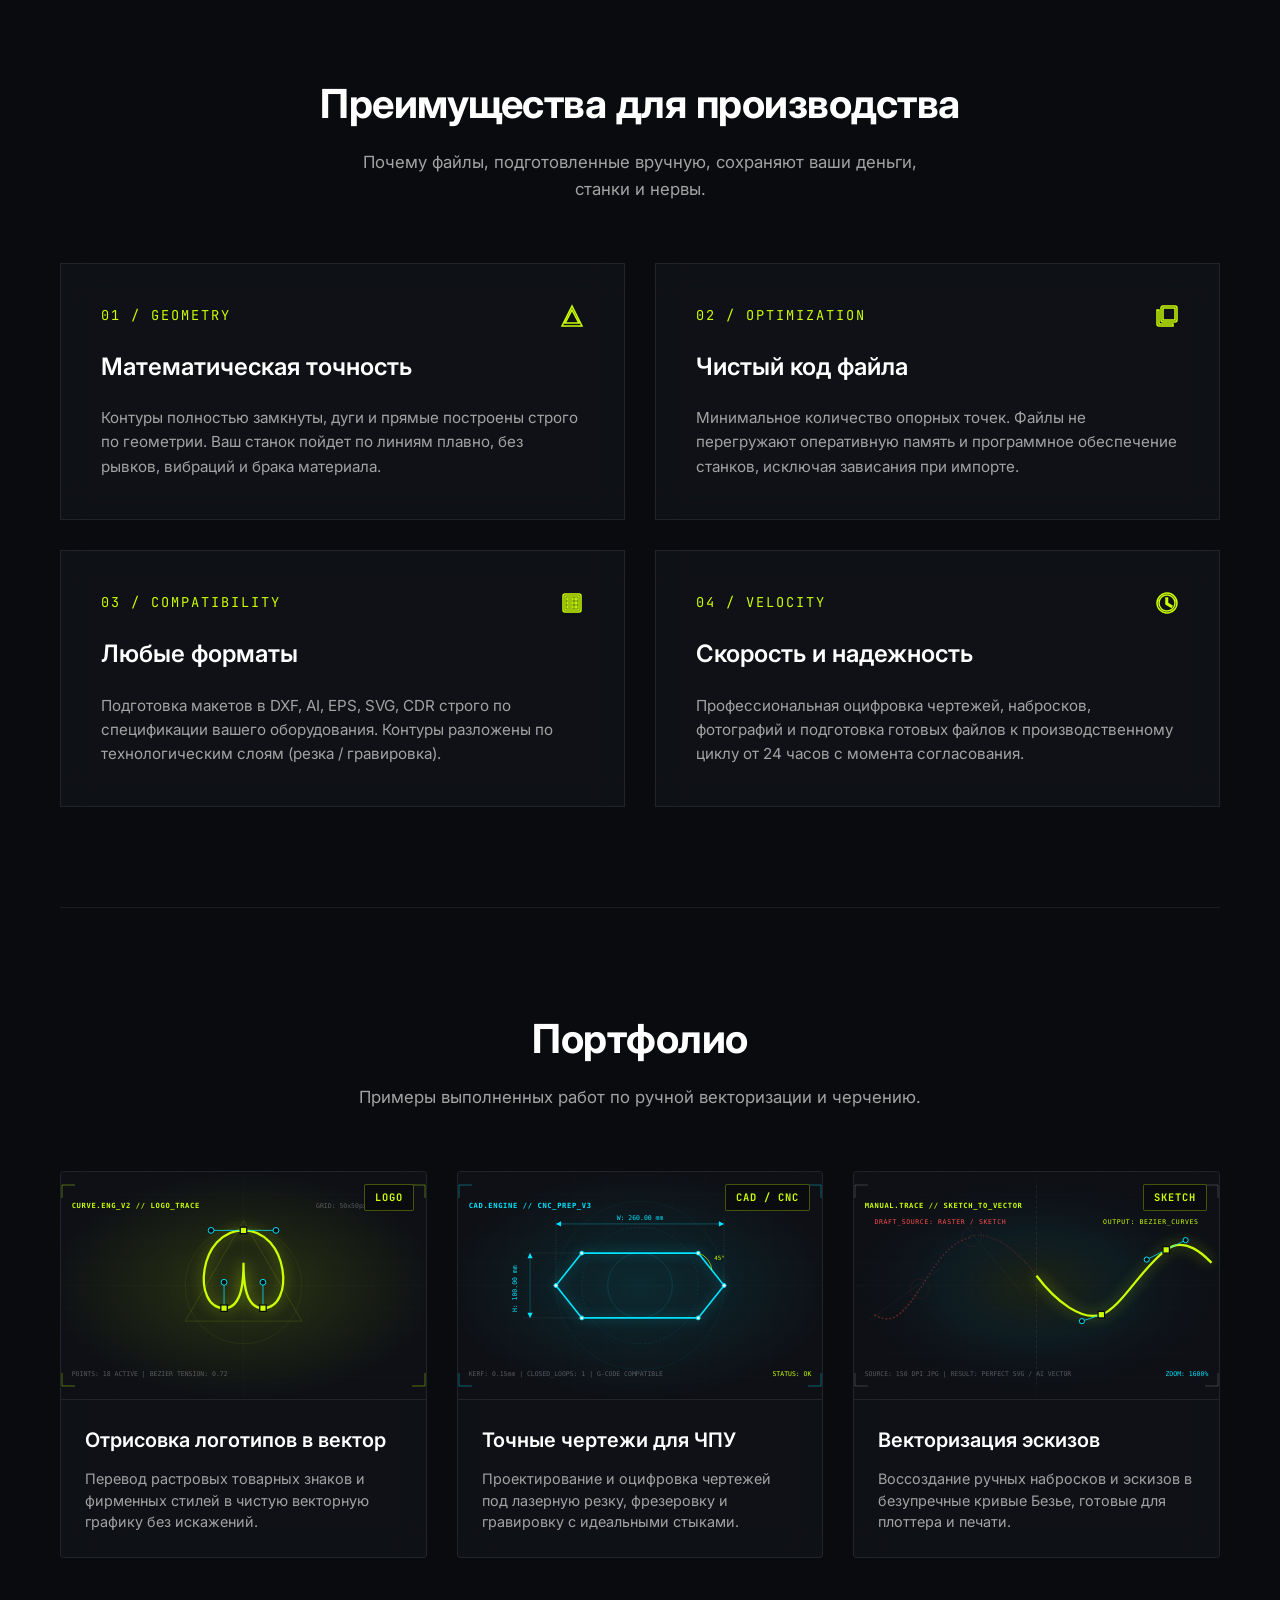
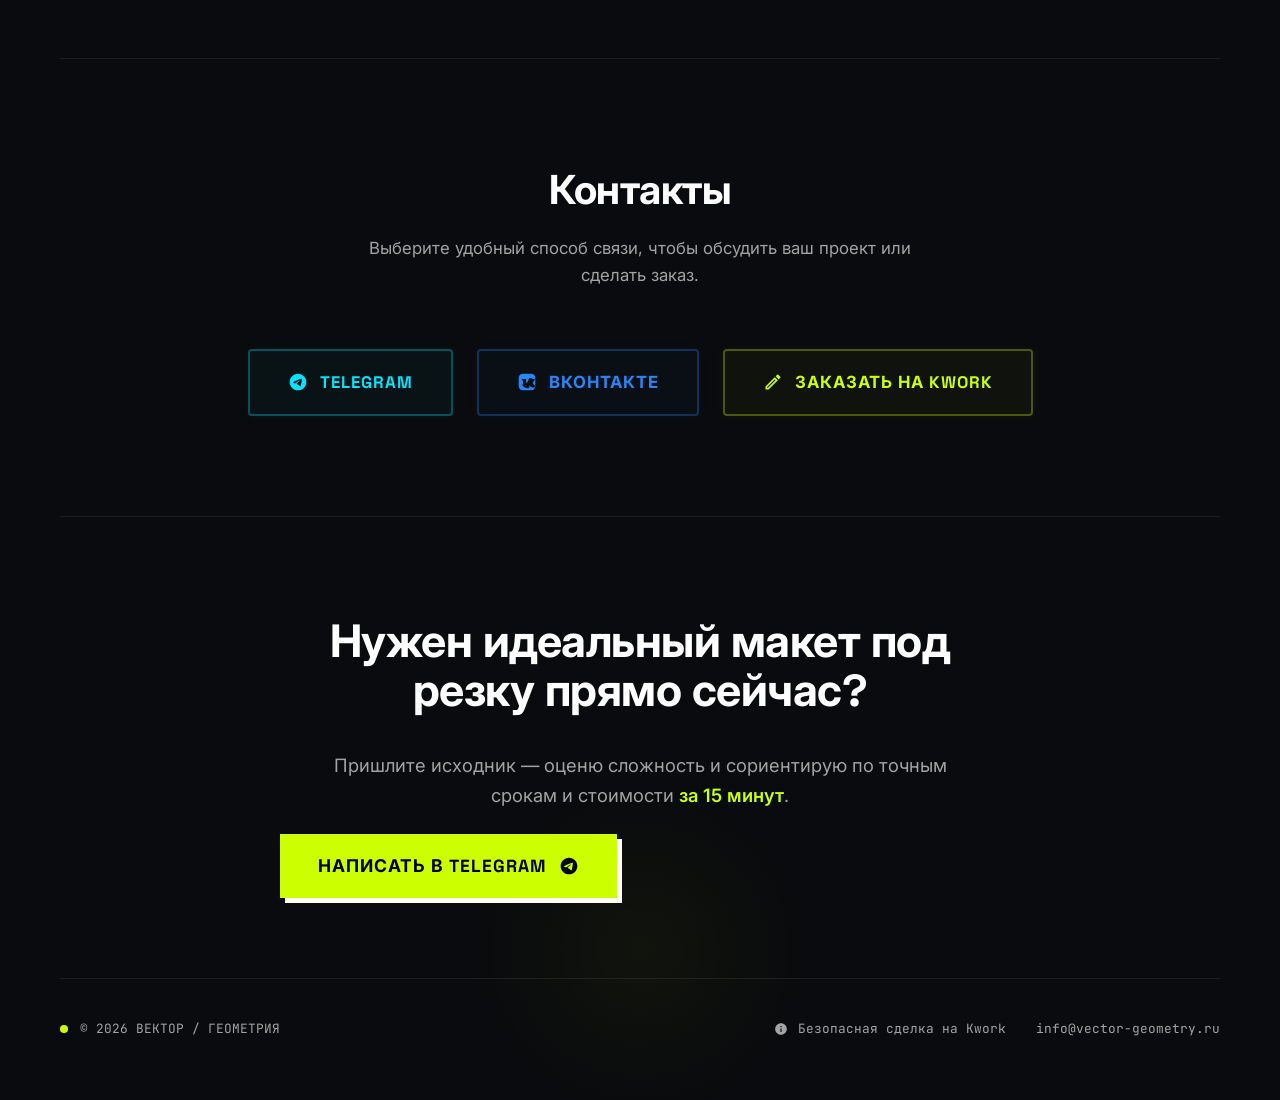
==== commit 6365d7c2: "Add portfolio and real contact links" ====
--- a/index.html
+++ b/index.html
@@ -757,6 +757,201 @@
             visibility: hidden;
         }
 
+        /* Portfolio Section */
+        .portfolio {
+            padding: 100px 0;
+            border-bottom: var(--border-thin);
+            position: relative;
+        }
+
+        .portfolio-grid {
+            display: grid;
+            grid-template-columns: repeat(3, 1fr);
+            gap: 30px;
+            margin-top: 40px;
+        }
+
+        .portfolio-card {
+            background: var(--bg-surface);
+            backdrop-filter: blur(16px);
+            -webkit-backdrop-filter: blur(16px);
+            border: var(--border-thin);
+            border-radius: 4px;
+            display: flex;
+            flex-direction: column;
+            overflow: hidden;
+            transition: var(--transition-smooth);
+            position: relative;
+        }
+
+        .portfolio-card::before {
+            content: '';
+            position: absolute;
+            top: 0;
+            left: 0;
+            width: 100%;
+            height: 100%;
+            background: linear-gradient(135deg, rgba(204, 255, 0, 0.03) 0%, transparent 60%);
+            opacity: 0;
+            transition: var(--transition-smooth);
+            pointer-events: none;
+            z-index: 1;
+        }
+
+        .portfolio-card:hover {
+            border: var(--border-accent);
+            transform: translateY(-5px);
+            box-shadow: 0 15px 35px rgba(204, 255, 0, 0.04), 0 0 15px rgba(204, 255, 0, 0.15);
+        }
+
+        .portfolio-card:hover::before {
+            opacity: 1;
+        }
+
+        .portfolio-img-wrapper {
+            position: relative;
+            width: 100%;
+            aspect-ratio: 16 / 10;
+            overflow: hidden;
+            border-bottom: var(--border-thin);
+        }
+
+        .portfolio-img {
+            width: 100%;
+            height: 100%;
+            object-fit: cover;
+            transition: var(--transition-smooth);
+        }
+
+        .portfolio-card:hover .portfolio-img {
+            transform: scale(1.04);
+        }
+
+        .portfolio-tag {
+            position: absolute;
+            top: 12px;
+            right: 12px;
+            font-family: var(--font-mono);
+            font-size: 0.65rem;
+            font-weight: 700;
+            color: var(--accent);
+            background-color: rgba(10, 11, 14, 0.85);
+            backdrop-filter: blur(8px);
+            border: var(--border-accent);
+            padding: 4px 10px;
+            border-radius: 2px;
+            letter-spacing: 1px;
+            z-index: 2;
+        }
+
+        .portfolio-card-content {
+            padding: 24px;
+            display: flex;
+            flex-direction: column;
+            gap: 12px;
+            flex-grow: 1;
+        }
+
+        .portfolio-card h3 {
+            font-family: var(--font-headings);
+            font-size: 1.25rem;
+            font-weight: 600;
+            color: var(--text-primary);
+        }
+
+        .portfolio-card p {
+            color: var(--text-secondary);
+            font-size: 0.9rem;
+            line-height: 1.5;
+        }
+
+        /* Contacts Section */
+        .contacts {
+            padding: 100px 0;
+            border-bottom: var(--border-thin);
+            position: relative;
+        }
+
+        .contacts-grid {
+            display: flex;
+            justify-content: center;
+            align-items: center;
+            gap: 24px;
+            flex-wrap: wrap;
+            margin-top: 40px;
+        }
+
+        .contact-btn {
+            font-family: var(--font-headings);
+            font-size: 1.05rem;
+            font-weight: 700;
+            text-transform: uppercase;
+            text-decoration: none;
+            letter-spacing: 1px;
+            padding: 18px 38px;
+            border-radius: 4px;
+            display: inline-flex;
+            align-items: center;
+            gap: 12px;
+            transition: var(--transition-bounce);
+            cursor: pointer;
+            box-sizing: border-box;
+        }
+
+        .contact-icon {
+            width: 20px;
+            height: 20px;
+            fill: currentColor;
+        }
+
+        /* Telegram Neon Button */
+        .btn-tg {
+            color: #00e5ff;
+            background-color: rgba(0, 229, 255, 0.03);
+            border: 2px solid rgba(0, 229, 255, 0.3);
+            box-shadow: 0 0 10px rgba(0, 229, 255, 0.05);
+        }
+
+        .btn-tg:hover {
+            color: var(--bg-deep);
+            background-color: #00e5ff;
+            border-color: #00e5ff;
+            box-shadow: 0 0 25px rgba(0, 229, 255, 0.5);
+            transform: translateY(-3px);
+        }
+
+        /* VK Neon Button */
+        .btn-vk {
+            color: #2787f5;
+            background-color: rgba(39, 135, 245, 0.03);
+            border: 2px solid rgba(39, 135, 245, 0.3);
+            box-shadow: 0 0 10px rgba(39, 135, 245, 0.05);
+        }
+
+        .btn-vk:hover {
+            color: var(--text-primary);
+            background-color: #2787f5;
+            border-color: #2787f5;
+            box-shadow: 0 0 25px rgba(39, 135, 245, 0.5);
+            transform: translateY(-3px);
+        }
+
+        /* Kwork Neon Button */
+        .btn-kwork {
+            color: var(--accent);
+            background-color: rgba(204, 255, 0, 0.03);
+            border: 2px solid rgba(204, 255, 0, 0.3);
+            box-shadow: 0 0 10px rgba(204, 255, 0, 0.05);
+        }
+
+        .btn-kwork:hover {
+            color: var(--bg-deep);
+            background-color: var(--accent);
+            border-color: var(--accent);
+            box-shadow: 0 0 25px rgba(204, 255, 0, 0.5);
+            transform: translateY(-3px);
+        }
+
         /* Responsive Styles */
         @media (max-width: 968px) {
             h1 {
@@ -775,6 +970,10 @@
             }
             .features-grid {
                 grid-template-columns: 1fr;
+            }
+            .portfolio-grid {
+                grid-template-columns: repeat(2, 1fr);
+                gap: 24px;
             }
         }
 
@@ -821,6 +1020,27 @@
             }
             .slider-label.before { left: 10px; }
             .slider-label.after { right: 10px; }
+            .portfolio-grid {
+                grid-template-columns: 1fr;
+                gap: 20px;
+            }
+            .contacts-grid {
+                flex-direction: column;
+                gap: 16px;
+                width: 100%;
+            }
+            .contact-btn {
+                width: 100%;
+                justify-content: center;
+                padding: 16px 24px;
+                font-size: 0.95rem;
+            }
+            .portfolio {
+                padding: 60px 0;
+            }
+            .contacts {
+                padding: 60px 0;
+            }
         }
     </style>
 </head>
@@ -858,11 +1078,11 @@
             ВЕКТОР <span class="logo-divider">/</span> ГЕОМЕТРИЯ
             <div class="logo-dot"></div>
         </a>
-        <a href="https://t.me/your_telegram_username" target="_blank" rel="noopener noreferrer" class="btn-telegram-header">
+        <a href="https://t.me/idistardesign" target="_blank" rel="noopener noreferrer" class="btn-telegram-header">
             <svg viewBox="0 0 24 24">
                 <path d="M12 2C6.48 2 2 6.48 2 12s4.48 10 10 10 10-4.48 10-10S17.52 2 12 2zm4.64 6.8c-.15 1.58-.8 5.42-1.13 7.19-.14.75-.42 1-.68 1.03-.58.05-1.02-.38-1.58-.75-.88-.58-1.38-.94-2.23-1.5-.99-.65-.35-1.01.22-1.59.15-.15 2.71-2.48 2.76-2.69a.2.2 0 0 0-.05-.18c-.06-.05-.14-.03-.21-.02-.09.02-1.49.95-4.22 2.79-.4.27-.76.41-1.08.4-.36-.01-1.04-.2-1.55-.37-.63-.2-1.12-.31-1.08-.66.02-.18.27-.36.74-.55 2.92-1.27 4.86-2.11 5.83-2.51 2.78-1.16 3.35-1.36 3.73-1.37.08 0 .27.02.39.12.1.08.13.19.14.27-.01.06.01.24 0 .24z"/>
             </svg>
-            t.me/vector
+            t.me/idistardesign
         </a>
     </header>
 
@@ -877,7 +1097,7 @@
                 <p class="hero-subtitle">
                     Ручная отрисовка растра и эскизов любой сложности в <strong>идеальные замкнутые контуры</strong>. Без мусора от автотрассировки. Файлы полностью готовы к запуску на производстве.
                 </p>
-                <a href="https://t.me/your_telegram_username" target="_blank" rel="noopener noreferrer" class="btn-cta">
+                <a href="https://t.me/idistardesign" target="_blank" rel="noopener noreferrer" class="btn-cta">
                     Заказать проект в Telegram
                     <svg viewBox="0 0 24 24">
                         <path d="M5 13h11.86l-5.43 5.43 1.42 1.42L21.14 12l-8.29-8.29-1.42 1.42L16.86 11H5v2z"/>
@@ -1016,13 +1236,88 @@
             </div>
         </section>
 
+        <!-- Portfolio Section -->
+        <section class="portfolio" id="portfolio">
+            <div class="section-header">
+                <h2>Портфолио</h2>
+                <p class="section-subtitle">Примеры выполненных работ по ручной векторизации и черчению.</p>
+            </div>
+
+            <div class="portfolio-grid">
+                <!-- Card 1 -->
+                <div class="portfolio-card">
+                    <div class="portfolio-img-wrapper">
+                        <img src="portfolio_logo.svg" alt="Отрисовка логотипов в вектор" class="portfolio-img">
+                        <div class="portfolio-tag">LOGO</div>
+                    </div>
+                    <div class="portfolio-card-content">
+                        <h3>Отрисовка логотипов в вектор</h3>
+                        <p>Перевод растровых товарных знаков и фирменных стилей в чистую векторную графику без искажений.</p>
+                    </div>
+                </div>
+
+                <!-- Card 2 -->
+                <div class="portfolio-card">
+                    <div class="portfolio-img-wrapper">
+                        <img src="portfolio_cnc.svg" alt="Точные чертежи для ЧПУ" class="portfolio-img">
+                        <div class="portfolio-tag">CAD / CNC</div>
+                    </div>
+                    <div class="portfolio-card-content">
+                        <h3>Точные чертежи для ЧПУ</h3>
+                        <p>Проектирование и оцифровка чертежей под лазерную резку, фрезеровку и гравировку с идеальными стыками.</p>
+                    </div>
+                </div>
+
+                <!-- Card 3 -->
+                <div class="portfolio-card">
+                    <div class="portfolio-img-wrapper">
+                        <img src="portfolio_sketch.svg" alt="Векторизация эскизов" class="portfolio-img">
+                        <div class="portfolio-tag">SKETCH</div>
+                    </div>
+                    <div class="portfolio-card-content">
+                        <h3>Векторизация эскизов</h3>
+                        <p>Воссоздание ручных набросков и эскизов в безупречные кривые Безье, готовые для плоттера и печати.</p>
+                    </div>
+                </div>
+            </div>
+        </section>
+
+        <!-- Contacts Section -->
+        <section class="contacts" id="contacts">
+            <div class="section-header">
+                <h2>Контакты</h2>
+                <p class="section-subtitle">Выберите удобный способ связи, чтобы обсудить ваш проект или сделать заказ.</p>
+            </div>
+
+            <div class="contacts-grid">
+                <a href="https://t.me/idistardesign" target="_blank" rel="noopener noreferrer" class="contact-btn btn-tg">
+                    <svg class="contact-icon" viewBox="0 0 24 24">
+                        <path d="M12 2C6.48 2 2 6.48 2 12s4.48 10 10 10 10-4.48 10-10S17.52 2 12 2zm4.64 6.8c-.15 1.58-.8 5.42-1.13 7.19-.14.75-.42 1-.68 1.03-.58.05-1.02-.38-1.58-.75-.88-.58-1.38-.94-2.23-1.5-.99-.65-.35-1.01.22-1.59.15-.15 2.71-2.48 2.76-2.69a.2.2 0 0 0-.05-.18c-.06-.05-.14-.03-.21-.02-.09.02-1.49.95-4.22 2.79-.4.27-.76.41-1.08.4-.36-.01-1.04-.2-1.55-.37-.63-.2-1.12-.31-1.08-.66.02-.18.27-.36.74-.55 2.92-1.27 4.86-2.11 5.83-2.51 2.78-1.16 3.35-1.36 3.73-1.37.08 0 .27.02.39.12.1.08.13.19.14.27-.01.06.01.24 0 .24z"/>
+                    </svg>
+                    <span>Telegram</span>
+                </a>
+                <a href="https://vk.com/idistardesing" target="_blank" rel="noopener noreferrer" class="contact-btn btn-vk">
+                    <svg class="contact-icon" viewBox="0 0 24 24">
+                        <path d="M15.66 22H8.34C3.73 22 2 20.27 2 15.66V8.34C2 3.73 3.73 2 8.34 2h7.32C20.27 2 22 3.73 22 8.34v7.32c0 4.61-1.73 6.34-6.34 6.34zm2.14-13.88c0-.28-.2-.51-.48-.51h-2.12c-.52 0-.96.38-1.07.89-.4 1.83-1.13 3.32-2.19 4.46-.36.38-.61.46-.77.34-.16-.12-.22-.44-.22-.96V9.32c0-.52-.39-.93-.91-.93h-3.32c-.32 0-.61.16-.76.43-.16.27-.08.62.18.77.72.41 1.05 1.17 1.05 2.12v2.79c0 .61-.11.82-.41.82-.8 0-2.22-1.73-3.15-3.83-.17-.4-.57-.67-1.02-.67H4.37c-.32 0-.58.26-.58.58 0 .24.08.48.24.66 2.05 4.67 4.9 7.42 8.24 7.42h1.65c.52 0 .93-.41.93-.93v-1.78c0-.66.3-.79.74-.35 1.01 1.01 1.83 2.13 2.92 2.13h2.12c.52 0 .93-.41.93-.93 0-.48-.13-.94-.37-1.35-.49-.81-1.46-1.92-2.07-2.61-.28-.32-.38-.52-.16-.83 1.34-1.89 2.37-3.66 2.37-4.48z"/>
+                    </svg>
+                    <span>ВКонтакте</span>
+                </a>
+                <a href="https://kwork.ru/vector-tracing/52056564/professionalnaya-ruchnaya-otrisovka-v-vektore-trassirovka-v-illustrator" target="_blank" rel="noopener noreferrer" class="contact-btn btn-kwork">
+                    <svg class="contact-icon" viewBox="0 0 24 24">
+                        <path d="M14.06 9.02l.92.92L5.92 19H5v-.92l9.06-9.06M17.66 3c-.25 0-.51.1-.7.29l-1.83 1.83 3.75 3.75 1.83-1.83c.39-.39.39-1.02 0-1.41l-2.34-2.34c-.2-.2-.45-.29-.71-.29zm-3.6 3.19L3 17.25V21h3.75L17.81 9.94l-3.75-3.75z"/>
+                    </svg>
+                    <span>Заказать на Kwork</span>
+                </a>
+            </div>
+        </section>
+
         <!-- Call to Action & Footer -->
         <section class="footer-cta">
             <div class="cta-box">
                 <h2>Нужен идеальный макет под резку прямо сейчас?</h2>
                 <p>Пришлите исходник — оценю сложность и сориентирую по точным срокам и стоимости <strong>за 15 минут</strong>.</p>
                 
-                <a href="https://t.me/your_telegram_username" target="_blank" rel="noopener noreferrer" class="btn-cta">
+                <a href="https://t.me/idistardesign" target="_blank" rel="noopener noreferrer" class="btn-cta">
                     Написать в Telegram
                     <svg viewBox="0 0 24 24">
                         <path d="M12 2C6.48 2 2 6.48 2 12s4.48 10 10 10 10-4.48 10-10S17.52 2 12 2zm4.64 6.8c-.15 1.58-.8 5.42-1.13 7.19-.14.75-.42 1-.68 1.03-.58.05-1.02-.38-1.58-.75-.88-.58-1.38-.94-2.23-1.5-.99-.65-.35-1.01.22-1.59.15-.15 2.71-2.48 2.76-2.69a.2.2 0 0 0-.05-.18c-.06-.05-.14-.03-.21-.02-.09.02-1.49.95-4.22 2.79-.4.27-.76.41-1.08.4-.36-.01-1.04-.2-1.55-.37-.63-.2-1.12-.31-1.08-.66.02-.18.27-.36.74-.55 2.92-1.27 4.86-2.11 5.83-2.51 2.78-1.16 3.35-1.36 3.73-1.37.08 0 .27.02.39.12.1.08.13.19.14.27-.01.06.01.24 0 .24z"/>
@@ -1038,7 +1333,7 @@
                 </div>
                 
                 <div class="footer-links">
-                    <a href="https://kwork.ru/user/your_kwork_profile" target="_blank" rel="noopener noreferrer" class="footer-link">
+                    <a href="https://kwork.ru/vector-tracing/52056564/professionalnaya-ruchnaya-otrisovka-v-vektore-trassirovka-v-illustrator" target="_blank" rel="noopener noreferrer" class="footer-link">
                         <svg viewBox="0 0 24 24" width="14" height="14" fill="currentColor" style="display:inline-block; vertical-align:middle; margin-right:4px;">
                             <path d="M12 2C6.48 2 2 6.48 2 12s4.48 10 10 10 10-4.48 10-10S17.52 2 12 2zm1 15h-2v-6h2v6zm0-8h-2V7h2v2z"/>
                         </svg>
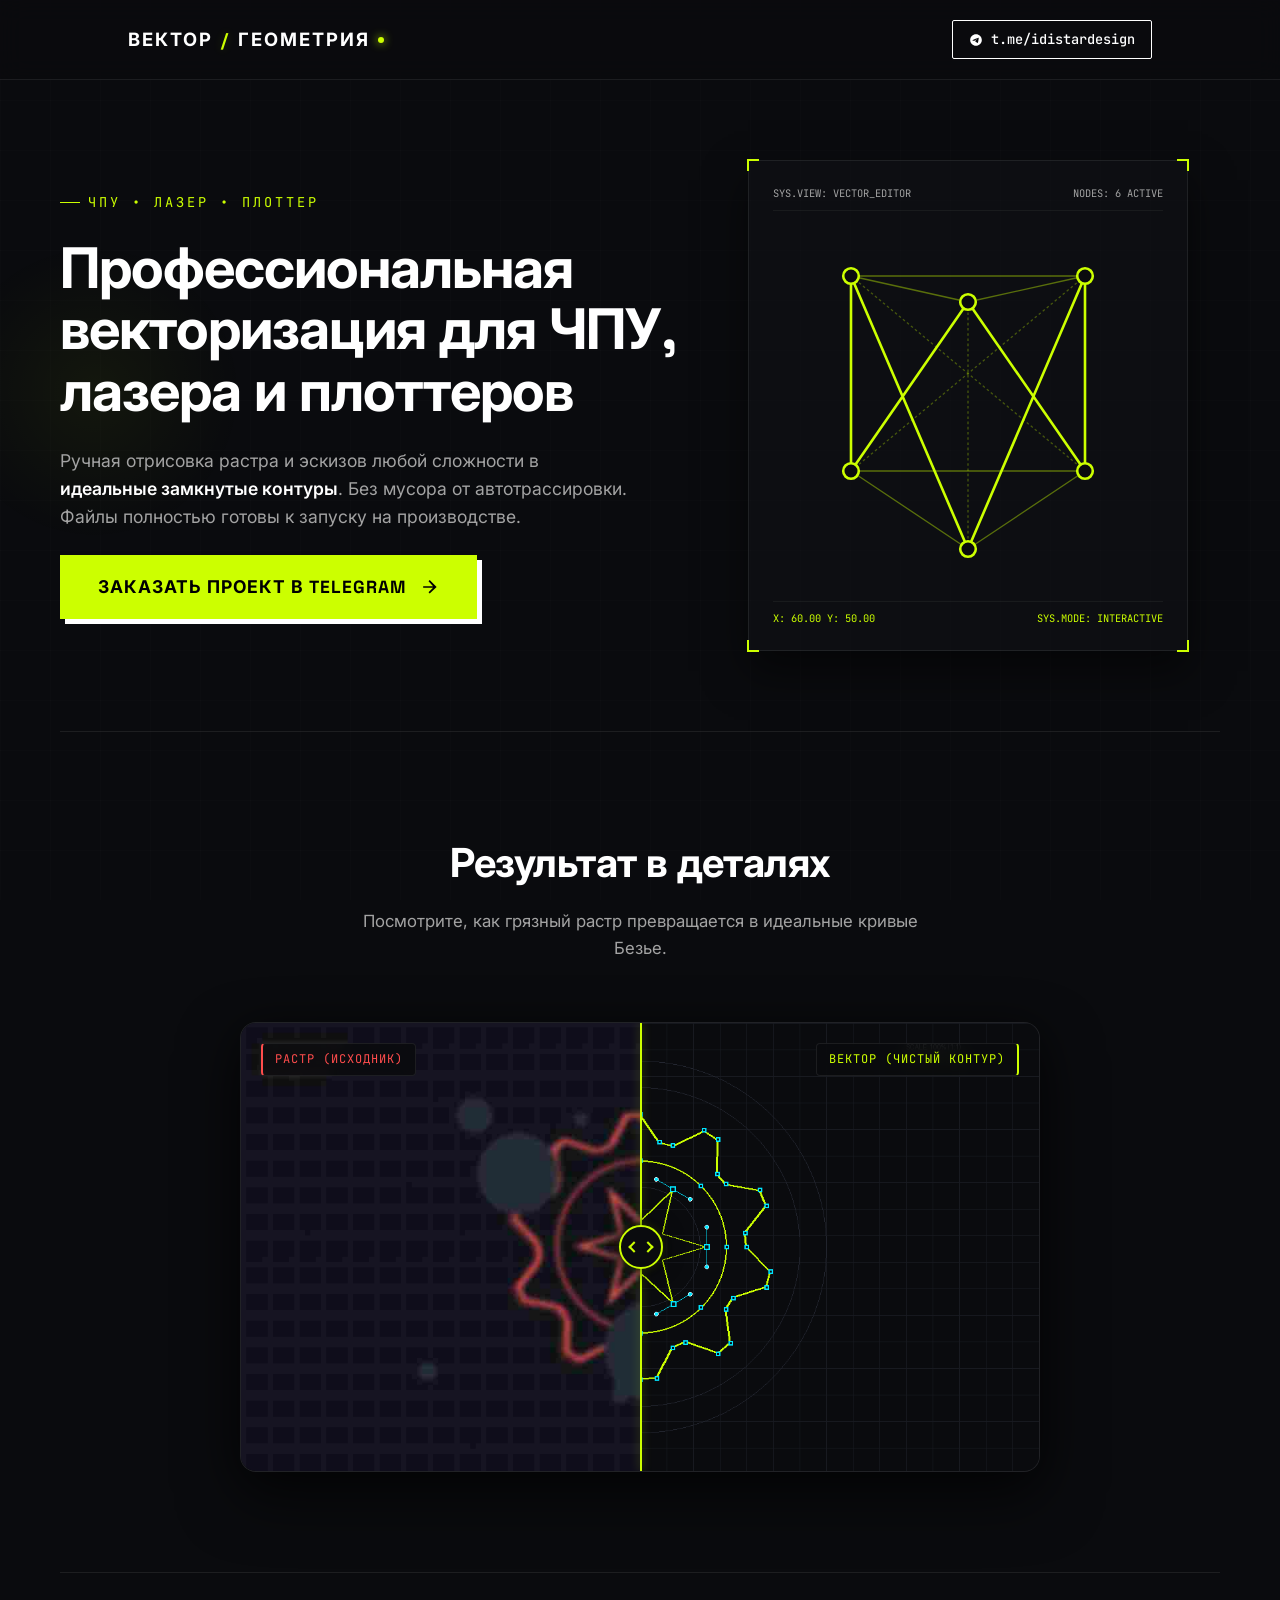
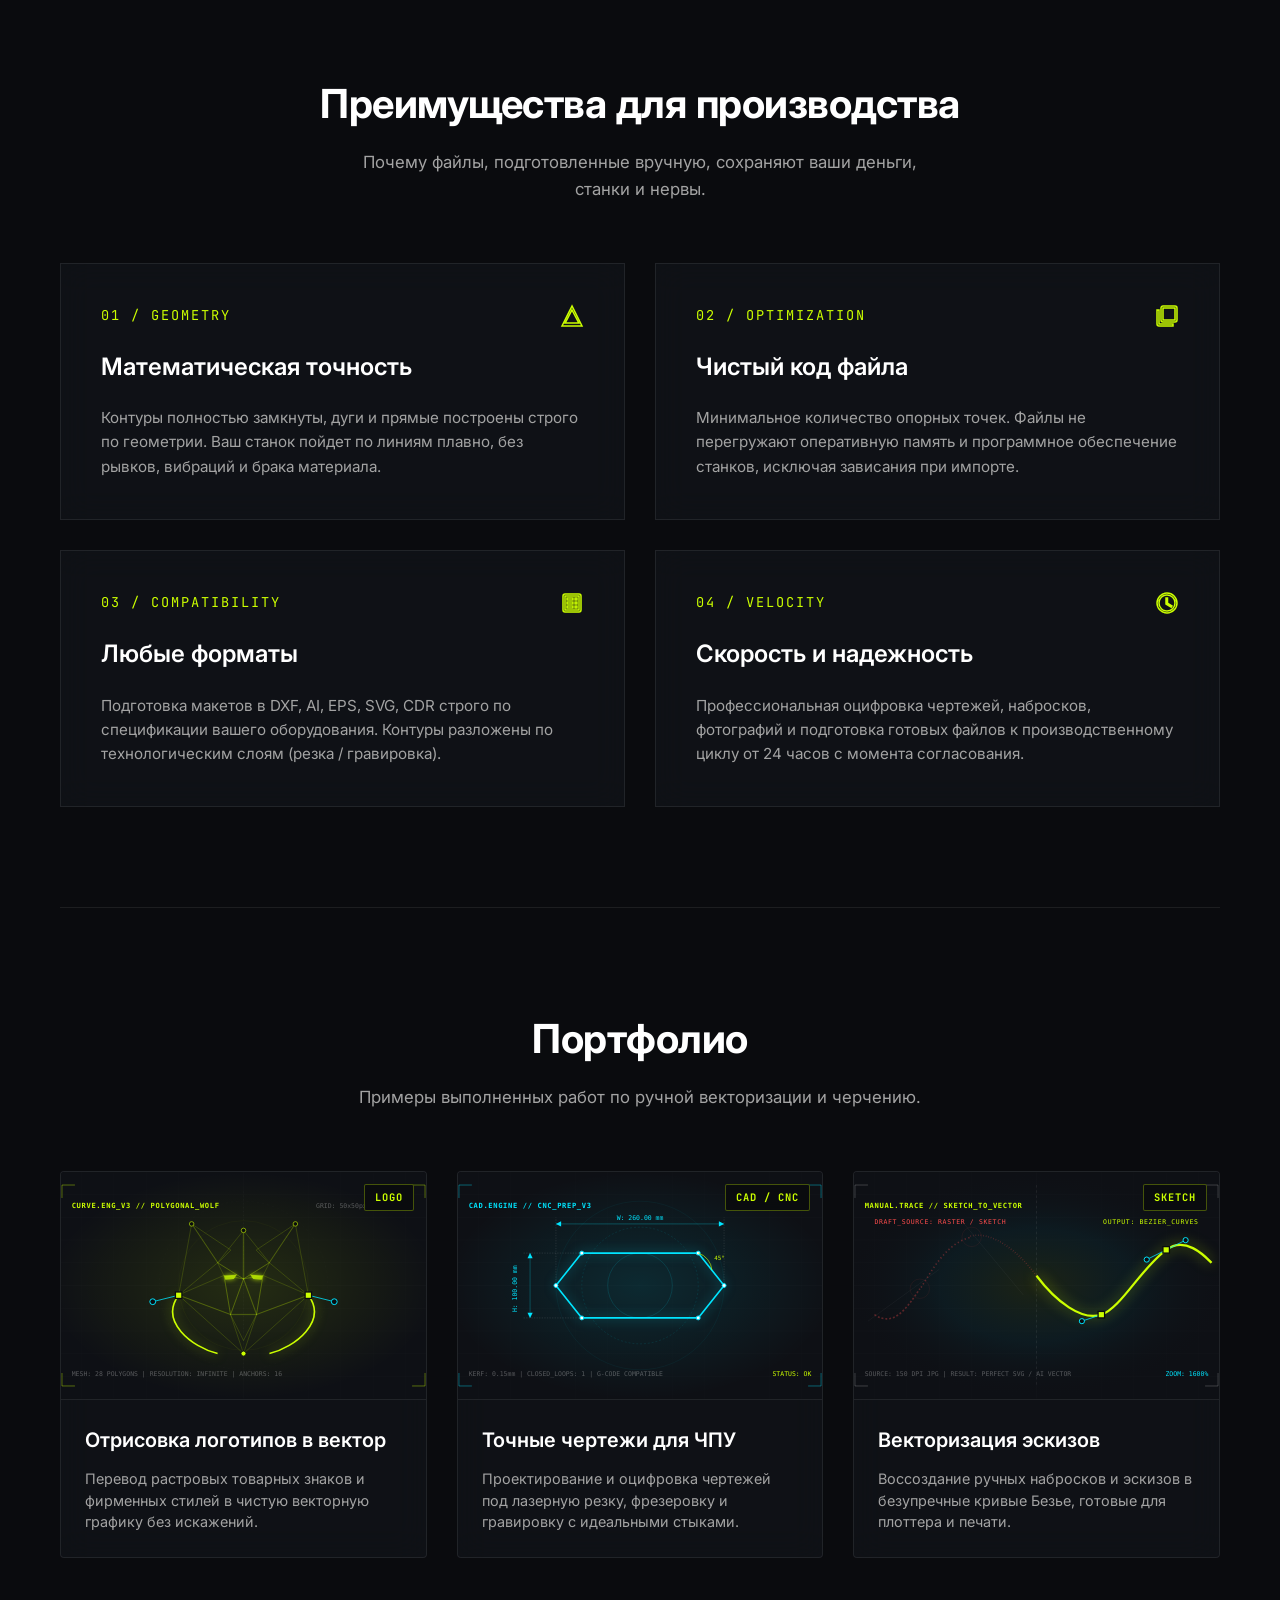
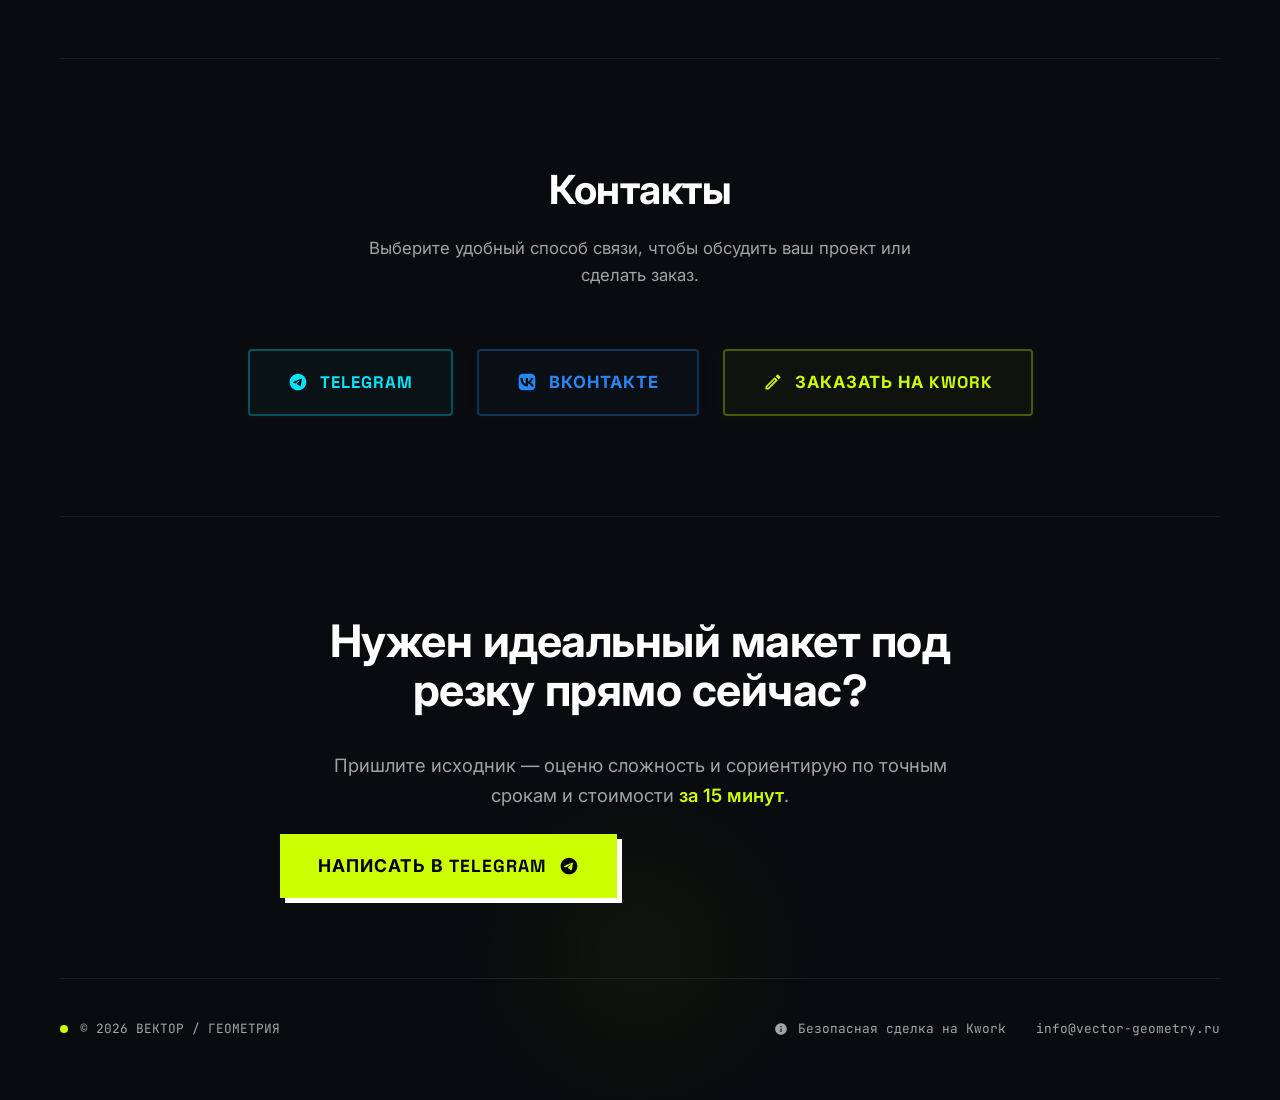
==== commit 0b963259: "design: update VK social icon SVG to official design" ====
--- a/index.html
+++ b/index.html
@@ -1298,7 +1298,7 @@
                 </a>
                 <a href="https://vk.com/idistardesing" target="_blank" rel="noopener noreferrer" class="contact-btn btn-vk">
                     <svg class="contact-icon" viewBox="0 0 24 24">
-                        <path d="M15.66 22H8.34C3.73 22 2 20.27 2 15.66V8.34C2 3.73 3.73 2 8.34 2h7.32C20.27 2 22 3.73 22 8.34v7.32c0 4.61-1.73 6.34-6.34 6.34zm2.14-13.88c0-.28-.2-.51-.48-.51h-2.12c-.52 0-.96.38-1.07.89-.4 1.83-1.13 3.32-2.19 4.46-.36.38-.61.46-.77.34-.16-.12-.22-.44-.22-.96V9.32c0-.52-.39-.93-.91-.93h-3.32c-.32 0-.61.16-.76.43-.16.27-.08.62.18.77.72.41 1.05 1.17 1.05 2.12v2.79c0 .61-.11.82-.41.82-.8 0-2.22-1.73-3.15-3.83-.17-.4-.57-.67-1.02-.67H4.37c-.32 0-.58.26-.58.58 0 .24.08.48.24.66 2.05 4.67 4.9 7.42 8.24 7.42h1.65c.52 0 .93-.41.93-.93v-1.78c0-.66.3-.79.74-.35 1.01 1.01 1.83 2.13 2.92 2.13h2.12c.52 0 .93-.41.93-.93 0-.48-.13-.94-.37-1.35-.49-.81-1.46-1.92-2.07-2.61-.28-.32-.38-.52-.16-.83 1.34-1.89 2.37-3.66 2.37-4.48z"/>
+                        <path d="M15.66 22H8.34C3.73 22 2 20.27 2 15.66V8.34C2 3.73 3.73 2 8.34 2h7.32C20.27 2 22 3.73 22 8.34v7.32c0 4.61-1.73 6.34-6.34 6.34zM6.79 7.3H4.05c.13 6.24 3.25 9.99 8.72 9.99h.31v-3.57c2.01.2 3.53 1.67 4.14 3.57h2.84c-.78-2.84-2.83-4.41-4.11-5.01 1.28-.74 3.08-2.54 3.51-4.98h-2.58c-.56 1.98-2.22 3.78-3.8 3.95V7.3H10.5v6.92c-1.6-.4-3.62-2.34-3.71-6.92Z"/>
                     </svg>
                     <span>ВКонтакте</span>
                 </a>
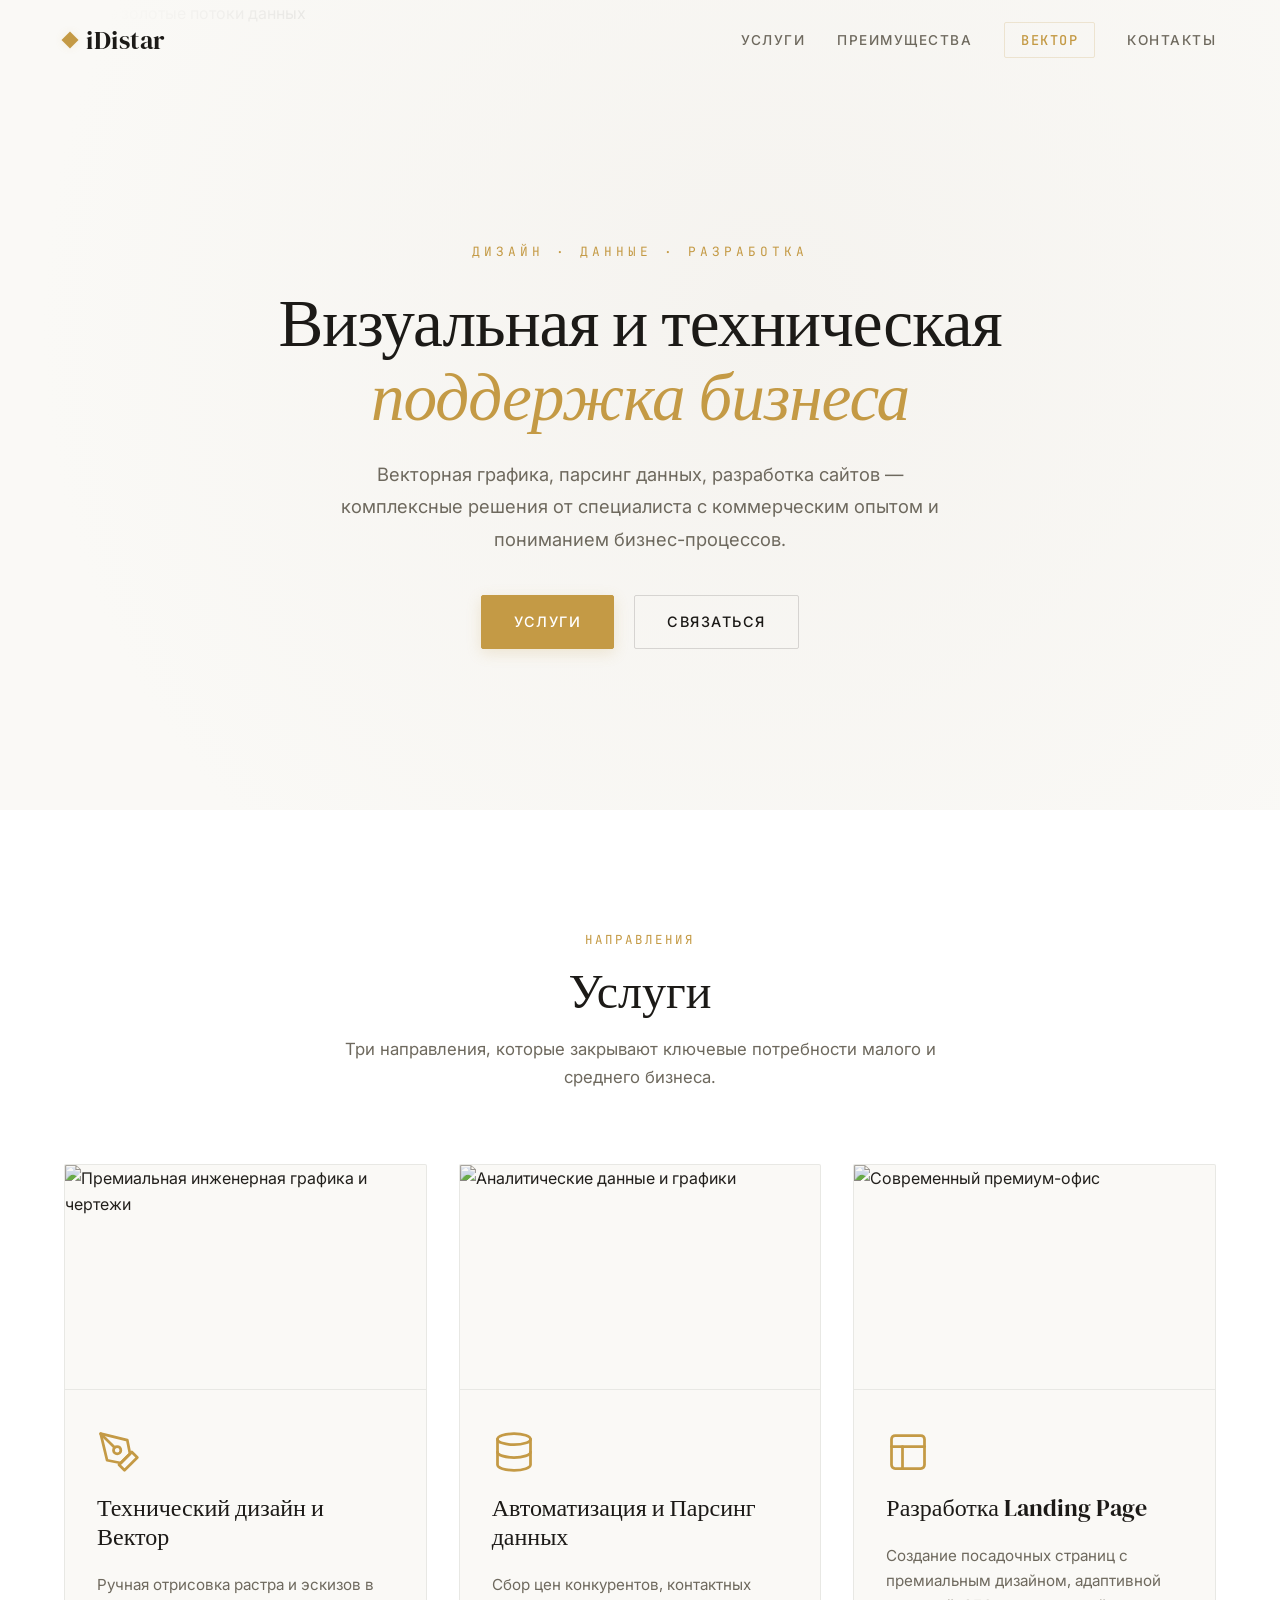
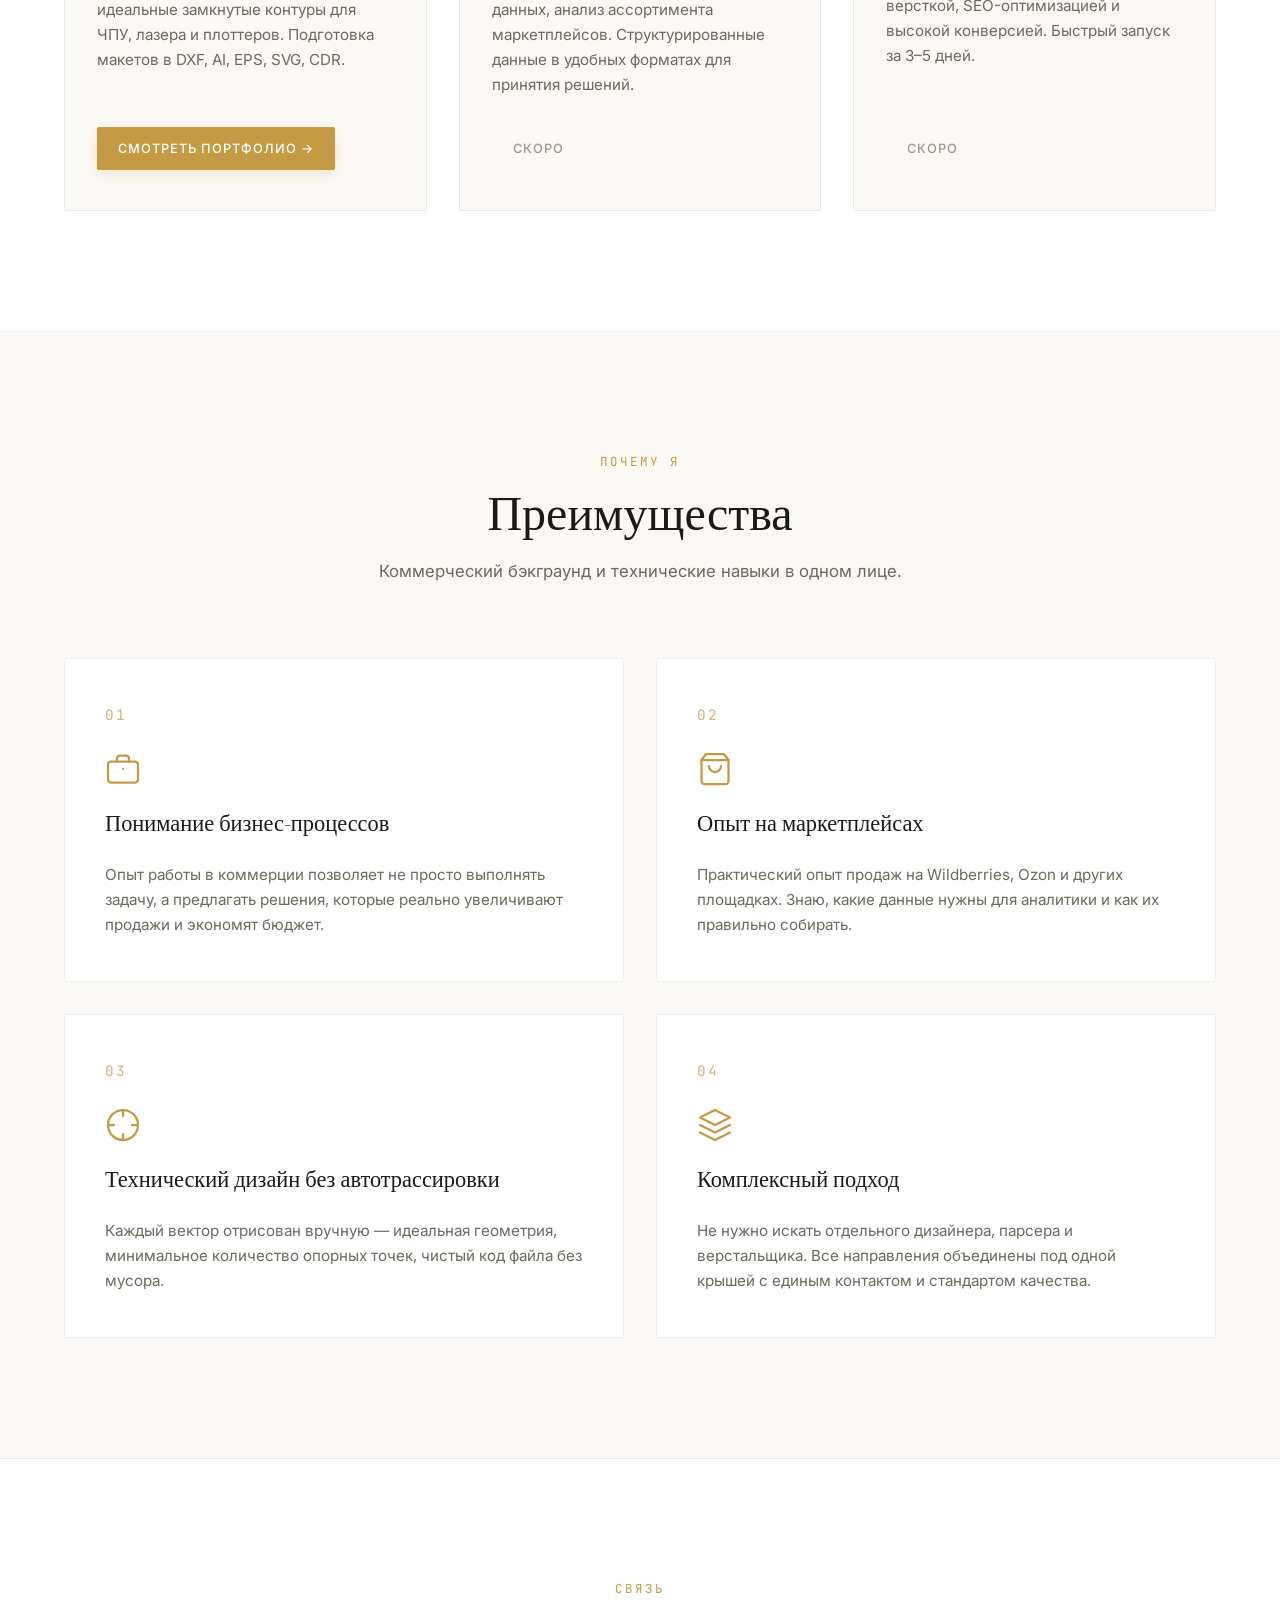
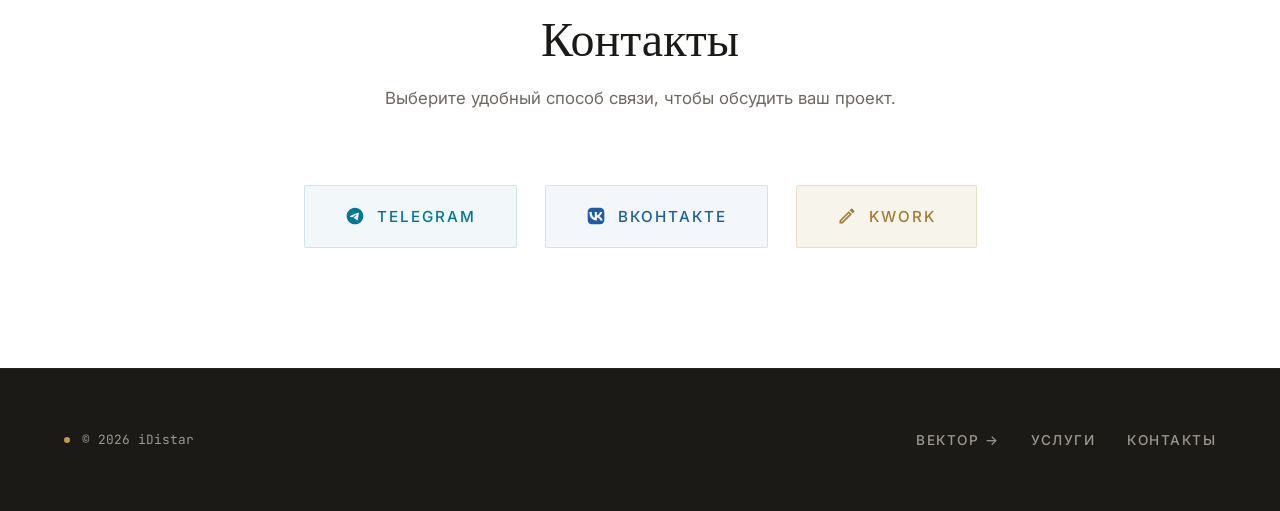
==== commit 10f6accb: "Add real social media links" ====
--- a/index.html
+++ b/index.html
@@ -1,1518 +1,317 @@
 <!DOCTYPE html>
 <html lang="ru">
+
 <head>
     <meta charset="UTF-8">
     <meta name="viewport" content="width=device-width, initial-scale=1.0">
-    <title>ВЕКТОР / ГЕОМЕТРИЯ — Профессиональная векторизация для ЧПУ, лазера и плоттеров</title>
-    <meta name="description" content="Ручная отрисовка растра и эскизов любой сложности в идеальные замкнутые контуры для ЧПУ, лазера и плоттеров. Без мусора и автотрассировки.">
-    
-    <!-- Google Fonts -->
+    <title>iDistar — Визуальная и техническая поддержка бизнеса</title>
+    <meta name="description"
+        content="Векторная графика, парсинг данных, разработка сайтов. Визуальная и техническая поддержка вашего бизнеса.">
+
+    <!-- Fonts: Serif for headings, Sans-serif for body -->
     <link rel="preconnect" href="https://fonts.googleapis.com">
     <link rel="preconnect" href="https://fonts.gstatic.com" crossorigin>
-    <link href="https://fonts.googleapis.com/css2?family=Inter:wght@300;400;500;600;700&family=JetBrains+Mono:wght@400;500;700&family=Space+Grotesk:wght@400;500;600;700&display=swap" rel="stylesheet">
-
-    <style>
-        /* CSS Reset & Variables */
-        *, *::before, *::after {
-            box-sizing: border-box;
-            margin: 0;
-            padding: 0;
-        }
-
-        :root {
-            /* Theme Colors - Cyber Tech Minimalist */
-            --bg-deep: #0a0b0e;
-            --bg-surface: rgba(18, 20, 26, 0.7);
-            --bg-surface-opaque: #12141a;
-            --accent: #ccff00; /* Cyber Lime */
-            --accent-glow: rgba(204, 255, 0, 0.2);
-            --accent-glow-strong: rgba(204, 255, 0, 0.4);
-            --text-primary: #ffffff;
-            --text-secondary: #a3a3a3;
-            --text-dark: #000000;
-            --vector-blue: #00e5ff; /* Cyan for anchor handles */
-            --vector-blue-glow: rgba(0, 229, 255, 0.3);
-            
-            --border-thin: 1px solid rgba(255, 255, 255, 0.08);
-            --border-accent: 1px solid rgba(204, 255, 0, 0.3);
-            
-            --font-headings: 'Space Grotesk', 'Inter', sans-serif;
-            --font-body: 'Inter', sans-serif;
-            --font-mono: 'JetBrains Mono', monospace;
-            
-            --transition-smooth: all 0.3s cubic-bezier(0.16, 1, 0.3, 1);
-            --transition-bounce: all 0.4s cubic-bezier(0.175, 0.885, 0.32, 1.275);
-        }
-
-        body {
-            background-color: var(--bg-deep);
-            color: var(--text-primary);
-            font-family: var(--font-body);
-            line-height: 1.6;
-            overflow-x: hidden;
-            position: relative;
-            -webkit-font-smoothing: antialiased;
-        }
-
-        /* Subtle CAD Technical Grid Background */
-        body::before {
-            content: '';
-            position: fixed;
-            top: 0;
-            left: 0;
-            width: 100vw;
-            height: 100vh;
-            background-image: 
-                linear-gradient(rgba(255, 255, 255, 0.012) 1px, transparent 1px),
-                linear-gradient(90deg, rgba(255, 255, 255, 0.012) 1px, transparent 1px);
-            background-size: 50px 50px;
-            pointer-events: none;
-            z-index: -1;
-        }
-
-        /* Header Styles */
-        header {
-            position: fixed;
-            top: 0;
-            left: 0;
-            width: 100%;
-            height: 80px;
-            backdrop-filter: blur(12px);
-            -webkit-backdrop-filter: blur(12px);
-            background-color: rgba(10, 11, 14, 0.8);
-            border-bottom: var(--border-thin);
-            z-index: 100;
-            display: flex;
-            align-items: center;
-            justify-content: space-between;
-            padding: 0 10%;
-        }
-
-        .logo {
-            font-family: var(--font-headings);
-            font-weight: 700;
-            font-size: 1.15rem;
-            letter-spacing: 2px;
-            text-decoration: none;
-            color: var(--text-primary);
-            display: flex;
-            align-items: center;
-            gap: 8px;
-        }
-
-        .logo span {
-            color: var(--accent);
-            text-shadow: 0 0 10px var(--accent-glow);
-        }
-
-        .logo-dot {
-            width: 6px;
-            height: 6px;
-            background-color: var(--accent);
-            box-shadow: 0 0 10px var(--accent);
-            border-radius: 50%;
-        }
-
-        /* Sleek Technical Link Buttons */
-        .btn-telegram-header {
-            font-family: var(--font-mono);
-            font-size: 0.85rem;
-            font-weight: 500;
-            text-decoration: none;
-            color: var(--text-primary);
-            background-color: transparent;
-            border: 1px solid var(--text-primary);
-            padding: 8px 16px;
-            border-radius: 2px;
-            display: flex;
-            align-items: center;
-            gap: 8px;
-            transition: var(--transition-smooth);
-        }
-
-        .btn-telegram-header:hover {
-            color: var(--text-dark);
-            background-color: var(--text-primary);
-            box-shadow: 0 0 15px rgba(255, 255, 255, 0.2);
-            border-color: var(--text-primary);
-        }
-
-        .btn-telegram-header svg {
-            fill: currentColor;
-            width: 14px;
-            height: 14px;
-        }
-
-        /* Main Container Layout */
-        main {
-            padding-top: 120px;
-            max-width: 1200px;
-            margin: 0 auto;
-            padding-left: 20px;
-            padding-right: 20px;
-        }
-
-        /* Hero Section */
-        .hero {
-            display: grid;
-            grid-template-columns: 1.1fr 0.9fr;
-            gap: 40px;
-            align-items: center;
-            min-height: calc(80vh - 120px);
-            padding: 40px 0 80px 0;
-            border-bottom: var(--border-thin);
-            position: relative;
-        }
-
-        /* Ambient Cyber Glow behind hero */
-        .hero::after {
-            content: '';
-            position: absolute;
-            top: 20%;
-            left: -10%;
-            width: 300px;
-            height: 300px;
-            background: radial-gradient(circle, rgba(204, 255, 0, 0.05) 0%, transparent 70%);
-            pointer-events: none;
-            z-index: -1;
-        }
-
-        .hero-content {
-            display: flex;
-            flex-direction: column;
-            gap: 24px;
-        }
-
-        .tagline {
-            font-family: var(--font-mono);
-            font-size: 0.85rem;
-            color: var(--accent);
-            text-transform: uppercase;
-            letter-spacing: 3px;
-            display: flex;
-            align-items: center;
-            gap: 8px;
-        }
-
-        .tagline::before {
-            content: '';
-            width: 20px;
-            height: 1px;
-            background-color: var(--accent);
-        }
-
-        h1 {
-            font-family: var(--font-headings);
-            font-weight: 700;
-            font-size: 3.5rem;
-            line-height: 1.1;
-            letter-spacing: -1px;
-            color: var(--text-primary);
-        }
-
-        .hero h1 span {
-            color: var(--text-primary);
-            -webkit-text-stroke: 1px rgba(255, 255, 255, 0.4);
-            text-stroke: 1px rgba(255, 255, 255, 0.4);
-            color: transparent;
-        }
-
-        .hero-subtitle {
-            font-size: 1.1rem;
-            color: var(--text-secondary);
-            max-width: 580px;
-            line-height: 1.6;
-        }
-
-        .hero-subtitle strong {
-            color: var(--text-primary);
-            font-weight: 600;
-        }
-
-        /* Brutalist Button Style */
-        .btn-cta {
-            align-self: flex-start;
-            font-family: var(--font-headings);
-            font-size: 1.1rem;
-            font-weight: 700;
-            color: var(--text-dark);
-            background-color: var(--accent);
-            border: 2px solid var(--accent);
-            padding: 16px 36px;
-            text-decoration: none;
-            text-transform: uppercase;
-            letter-spacing: 1px;
-            cursor: pointer;
-            position: relative;
-            box-shadow: 5px 5px 0 0 var(--text-primary);
-            transition: var(--transition-bounce);
-            display: inline-flex;
-            align-items: center;
-            gap: 12px;
-        }
-
-        .btn-cta:hover {
-            transform: translate(2px, 2px);
-            box-shadow: 2px 2px 0 0 var(--text-primary);
-            background-color: var(--accent);
-        }
-
-        .btn-cta:active {
-            transform: translate(5px, 5px);
-            box-shadow: 0px 0px 0 0 var(--text-primary);
-        }
-
-        .btn-cta svg {
-            width: 20px;
-            height: 20px;
-            fill: var(--text-dark);
-        }
-
-        /* Hero Image/Graphic side */
-        .hero-graphic {
-            position: relative;
-            display: flex;
-            justify-content: center;
-            align-items: center;
-            height: 100%;
-        }
-
-        .cad-frame {
-            border: var(--border-thin);
-            width: 100%;
-            aspect-ratio: 1;
-            max-width: 440px;
-            background-color: rgba(18, 20, 26, 0.4);
-            position: relative;
-            padding: 24px;
-            display: flex;
-            flex-direction: column;
-            justify-content: space-between;
-            box-shadow: 0 20px 40px rgba(0, 0, 0, 0.5);
-        }
-
-        .cad-corners::before,
-        .cad-corners::after,
-        .cad-frame::before,
-        .cad-frame::after {
-            content: '';
-            position: absolute;
-            width: 12px;
-            height: 12px;
-            border-color: var(--accent);
-            border-style: solid;
-            pointer-events: none;
-        }
-
-        /* CAD Frame Corners (Brutalist visual aids) */
-        .cad-frame::before { top: -2px; left: -2px; border-width: 2px 0 0 2px; }
-        .cad-frame::after { top: -2px; right: -2px; border-width: 2px 2px 0 0; }
-        
-        .cad-corners {
-            position: absolute;
-            top: 0;
-            left: 0;
-            width: 100%;
-            height: 100%;
-            pointer-events: none;
-        }
-        .cad-corners::before { bottom: -2px; left: -2px; border-width: 0 0 2px 2px; }
-        .cad-corners::after { bottom: -2px; right: -2px; border-width: 0 2px 2px 0; }
-
-        .cad-header {
-            display: flex;
-            justify-content: space-between;
-            font-family: var(--font-mono);
-            font-size: 0.65rem;
-            color: var(--text-secondary);
-            border-bottom: 1px solid rgba(255, 255, 255, 0.05);
-            padding-bottom: 8px;
-        }
-
-        .cad-grid-display {
-            flex-grow: 1;
-            display: flex;
-            justify-content: center;
-            align-items: center;
-            position: relative;
-            overflow: hidden;
-        }
-
-        /* Simulated Radar / Sweep animation */
-        .cad-grid-display::before {
-            content: '';
-            position: absolute;
-            top: 0;
-            left: -100%;
-            width: 50%;
-            height: 100%;
-            background: linear-gradient(90deg, transparent, rgba(204, 255, 0, 0.03), transparent);
-            animation: radar-sweep 6s infinite linear;
-        }
-
-        @keyframes radar-sweep {
-            0% { left: -100%; }
-            100% { left: 200%; }
-        }
-
-        .cad-footer-text {
-            font-family: var(--font-mono);
-            font-size: 0.65rem;
-            color: var(--accent);
-            display: flex;
-            justify-content: space-between;
-            border-top: 1px solid rgba(255, 255, 255, 0.05);
-            padding-top: 8px;
-        }
-
-        /* Interactive Hero Geometry Styles */
-        .anchor-point {
-            transition: r 0.15s cubic-bezier(0.16, 1, 0.3, 1), fill 0.15s ease, stroke 0.15s ease, filter 0.15s ease;
-        }
-        .anchor-point:hover {
-            r: 8px;
-            fill: var(--accent) !important;
-            stroke: #ffffff !important;
-            filter: drop-shadow(0 0 6px var(--accent-glow-strong));
-        }
-        .anchor-point.active {
-            r: 9px;
-            fill: var(--accent) !important;
-            stroke: #ffffff !important;
-            filter: drop-shadow(0 0 10px var(--accent));
-        }
-
-        /* Portfolio Showcase (Before/After Section) */
-        .showcase {
-            padding: 100px 0;
-            border-bottom: var(--border-thin);
-            position: relative;
-        }
-
-        .section-header {
-            text-align: center;
-            margin-bottom: 60px;
-        }
-
-        h2 {
-            font-family: var(--font-headings);
-            font-size: 2.5rem;
-            font-weight: 700;
-            color: var(--text-primary);
-            letter-spacing: -0.5px;
-            margin-bottom: 12px;
-        }
-
-        .section-subtitle {
-            font-size: 1.05rem;
-            color: var(--text-secondary);
-            max-width: 600px;
-            margin: 0 auto;
-        }
-
-        /* The Custom Interactive Comparison Slider */
-        .slider-wrapper {
-            max-width: 800px;
-            margin: 0 auto;
-            position: relative;
-            border: var(--border-thin);
-            border-radius: 16px;
-            box-shadow: 0 25px 60px rgba(0, 0, 0, 0.6), 0 0 40px rgba(0, 0, 0, 0.3);
-            aspect-ratio: 16 / 9;
-            background-color: #0e0f13;
-            overflow: hidden;
-            user-select: none;
-            -webkit-user-select: none;
-        }
-
-        .slider-img {
-            position: absolute;
-            top: 0;
-            left: 0;
-            width: 100%;
-            height: 100%;
-            object-fit: cover;
-            pointer-events: none;
-        }
-
-        .slider-after-container {
-            position: absolute;
-            top: 0;
-            left: 0;
-            width: 50%;
-            height: 100%;
-            overflow: hidden;
-            z-index: 2;
-        }
-
-        .img-before {
-            z-index: 1;
-        }
-
-        .img-after {
-            z-index: 2;
-            width: 800px;
-            max-width: none;
-            height: 100%;
-            object-fit: cover;
-        }
-
-        .slider-separator {
-            position: absolute;
-            top: 0;
-            bottom: 0;
-            left: 50%;
-            width: 2px;
-            background-color: var(--accent);
-            z-index: 3;
-            pointer-events: none;
-            box-shadow: 0 0 10px var(--accent-glow-strong);
-        }
-
-        .slider-handle-btn {
-            position: absolute;
-            top: 50%;
-            left: 50%;
-            transform: translate(-50%, -50%);
-            width: 44px;
-            height: 44px;
-            background-color: var(--bg-deep);
-            border: 2px solid var(--accent);
-            border-radius: 50%;
-            display: flex;
-            align-items: center;
-            justify-content: center;
-            box-shadow: 0 0 20px rgba(0, 0, 0, 0.8), 0 0 10px var(--accent-glow);
-            transition: transform 0.15s ease, border-color 0.15s ease, box-shadow 0.15s ease;
-        }
-
-        .slider-arrows {
-            position: relative;
-            width: 14px;
-            height: 14px;
-        }
-
-        .slider-arrows::before,
-        .slider-arrows::after {
-            content: '';
-            position: absolute;
-            top: 50%;
-            transform: translateY(-50%) rotate(45deg);
-            width: 8px;
-            height: 8px;
-            border-style: solid;
-            border-color: var(--accent);
-            transition: border-color 0.15s ease;
-        }
-
-        .slider-arrows::before {
-            left: -4px;
-            border-width: 0 0 2px 2px;
-        }
-
-        .slider-arrows::after {
-            right: -4px;
-            border-width: 2px 2px 0 0;
-        }
-
-        .slider-range-input {
-            position: absolute;
-            top: 0;
-            left: 0;
-            width: 100%;
-            height: 100%;
-            opacity: 0;
-            cursor: ew-resize;
-            z-index: 4;
-        }
-
-        /* Hover styles on handle and arrows when range input is hovered */
-        .slider-range-input:hover ~ .slider-separator .slider-handle-btn {
-            transform: translate(-50%, -50%) scale(1.1);
-            border-color: #ffffff;
-            box-shadow: 0 0 25px rgba(255, 255, 255, 0.2), 0 0 10px rgba(255, 255, 255, 0.4);
-        }
-
-        .slider-range-input:hover ~ .slider-separator .slider-arrows::before,
-        .slider-range-input:hover ~ .slider-separator .slider-arrows::after {
-            border-color: #ffffff;
-        }
-
-        /* Glassmorphic Tech Labels */
-        .slider-label {
-            position: absolute;
-            top: 20px;
-            font-family: var(--font-mono);
-            font-size: 0.75rem;
-            padding: 6px 12px;
-            background-color: rgba(10, 11, 14, 0.85);
-            backdrop-filter: blur(8px);
-            border: var(--border-thin);
-            z-index: 3;
-            letter-spacing: 1px;
-            pointer-events: none;
-            border-radius: 4px;
-        }
-
-        .slider-label.before {
-            left: 20px;
-            border-left: 2px solid #ff4d4d;
-            color: #ff4d4d;
-        }
-
-        .slider-label.after {
-            right: 20px;
-            border-right: 2px solid var(--accent);
-            color: var(--accent);
-        }
-
-        /* Features Section (Card Grid) */
-        .features {
-            padding: 100px 0;
-            border-bottom: var(--border-thin);
-            position: relative;
-        }
-
-        .features-grid {
-            display: grid;
-            grid-template-columns: repeat(2, 1fr);
-            gap: 30px;
-        }
-
-        /* Glassmorphic Card Styling */
-        .feature-card {
-            background: var(--bg-surface);
-            backdrop-filter: blur(16px);
-            -webkit-backdrop-filter: blur(16px);
-            border: var(--border-thin);
-            padding: 40px;
-            display: flex;
-            flex-direction: column;
-            gap: 20px;
-            position: relative;
-            overflow: hidden;
-            transition: var(--transition-smooth);
-        }
-
-        .feature-card::before {
-            content: '';
-            position: absolute;
-            top: 0;
-            left: 0;
-            width: 100%;
-            height: 100%;
-            background: linear-gradient(135deg, rgba(204, 255, 0, 0.05) 0%, transparent 50%);
-            opacity: 0;
-            transition: var(--transition-smooth);
-            pointer-events: none;
-        }
-
-        .feature-card:hover {
-            border: var(--border-accent);
-            transform: translateY(-5px);
-            box-shadow: 0 15px 35px rgba(204, 255, 0, 0.03), 0 0 2px rgba(204, 255, 0, 0.2);
-        }
-
-        .feature-card:hover::before {
-            opacity: 1;
-        }
-
-        .card-number {
-            font-family: var(--font-mono);
-            font-size: 0.85rem;
-            color: var(--accent);
-            letter-spacing: 2px;
-            display: flex;
-            align-items: center;
-            justify-content: space-between;
-        }
-
-        .card-number svg {
-            width: 24px;
-            height: 24px;
-            stroke: var(--accent);
-            stroke-width: 1.5;
-            fill: none;
-        }
-
-        h3 {
-            font-family: var(--font-headings);
-            font-size: 1.5rem;
-            font-weight: 600;
-            color: var(--text-primary);
-        }
-
-        .feature-card p {
-            color: var(--text-secondary);
-            font-size: 0.95rem;
-            line-height: 1.6;
-        }
-
-        /* Call-To-Action & Footer Section */
-        .footer-cta {
-            padding: 100px 0 60px 0;
-            display: flex;
-            flex-direction: column;
-            align-items: center;
-            text-align: center;
-            gap: 40px;
-            position: relative;
-        }
-
-        /* Glow orb in footer background */
-        .footer-cta::before {
-            content: '';
-            position: absolute;
-            bottom: 0%;
-            left: 50%;
-            transform: translate(-50%, 0);
-            width: 400px;
-            height: 300px;
-            background: radial-gradient(circle, rgba(204, 255, 0, 0.04) 0%, transparent 70%);
-            pointer-events: none;
-            z-index: -1;
-        }
-
-        .cta-box {
-            max-width: 720px;
-            display: flex;
-            flex-direction: column;
-            gap: 24px;
-            align-items: center;
-        }
-
-        .cta-box h2 {
-            font-size: 2.8rem;
-            line-height: 1.1;
-        }
-
-        .cta-box p {
-            font-size: 1.15rem;
-            color: var(--text-secondary);
-            max-width: 620px;
-        }
-
-        .cta-box p strong {
-            color: var(--accent);
-            font-weight: 600;
-        }
-
-        /* Footer links area */
-        .footer-nav {
-            width: 100%;
-            border-top: var(--border-thin);
-            padding-top: 40px;
-            margin-top: 40px;
-            display: flex;
-            justify-content: space-between;
-            align-items: center;
-            font-family: var(--font-mono);
-            font-size: 0.8rem;
-            color: var(--text-secondary);
-        }
-
-        .footer-links {
-            display: flex;
-            gap: 30px;
-        }
-
-        .footer-link {
-            color: var(--text-secondary);
-            text-decoration: none;
-            transition: var(--transition-smooth);
-            display: flex;
-            align-items: center;
-            gap: 6px;
-        }
-
-        .footer-link:hover {
-            color: var(--accent);
-        }
-
-        .footer-copyright {
-            display: flex;
-            align-items: center;
-            gap: 12px;
-        }
-
-        .indicator-dot {
-            width: 8px;
-            height: 8px;
-            background-color: var(--accent);
-            border-radius: 50%;
-            animation: pulse-glow 2s infinite ease-in-out;
-        }
-
-        @keyframes pulse-glow {
-            0% { opacity: 0.3; box-shadow: 0 0 0 0 rgba(204, 255, 0, 0); }
-            50% { opacity: 1; box-shadow: 0 0 8px 2px var(--accent-glow-strong); }
-            100% { opacity: 0.3; box-shadow: 0 0 0 0 rgba(204, 255, 0, 0); }
-        }
-
-        /* SVG Pixelate Filter definitions */
-        .svg-filters {
-            position: absolute;
-            width: 0;
-            height: 0;
-            visibility: hidden;
-        }
-
-        /* Portfolio Section */
-        .portfolio {
-            padding: 100px 0;
-            border-bottom: var(--border-thin);
-            position: relative;
-        }
-
-        .portfolio-grid {
-            display: grid;
-            grid-template-columns: repeat(3, 1fr);
-            gap: 30px;
-            margin-top: 40px;
-        }
-
-        .portfolio-card {
-            background: var(--bg-surface);
-            backdrop-filter: blur(16px);
-            -webkit-backdrop-filter: blur(16px);
-            border: var(--border-thin);
-            border-radius: 4px;
-            display: flex;
-            flex-direction: column;
-            overflow: hidden;
-            transition: var(--transition-smooth);
-            position: relative;
-        }
-
-        .portfolio-card::before {
-            content: '';
-            position: absolute;
-            top: 0;
-            left: 0;
-            width: 100%;
-            height: 100%;
-            background: linear-gradient(135deg, rgba(204, 255, 0, 0.03) 0%, transparent 60%);
-            opacity: 0;
-            transition: var(--transition-smooth);
-            pointer-events: none;
-            z-index: 1;
-        }
-
-        .portfolio-card:hover {
-            border: var(--border-accent);
-            transform: translateY(-5px);
-            box-shadow: 0 15px 35px rgba(204, 255, 0, 0.04), 0 0 15px rgba(204, 255, 0, 0.15);
-        }
-
-        .portfolio-card:hover::before {
-            opacity: 1;
-        }
-
-        .portfolio-img-wrapper {
-            position: relative;
-            width: 100%;
-            aspect-ratio: 16 / 10;
-            overflow: hidden;
-            border-bottom: var(--border-thin);
-        }
-
-        .portfolio-img {
-            width: 100%;
-            height: 100%;
-            object-fit: cover;
-            transition: var(--transition-smooth);
-        }
-
-        .portfolio-card:hover .portfolio-img {
-            transform: scale(1.04);
-        }
-
-        .portfolio-tag {
-            position: absolute;
-            top: 12px;
-            right: 12px;
-            font-family: var(--font-mono);
-            font-size: 0.65rem;
-            font-weight: 700;
-            color: var(--accent);
-            background-color: rgba(10, 11, 14, 0.85);
-            backdrop-filter: blur(8px);
-            border: var(--border-accent);
-            padding: 4px 10px;
-            border-radius: 2px;
-            letter-spacing: 1px;
-            z-index: 2;
-        }
-
-        .portfolio-card-content {
-            padding: 24px;
-            display: flex;
-            flex-direction: column;
-            gap: 12px;
-            flex-grow: 1;
-        }
-
-        .portfolio-card h3 {
-            font-family: var(--font-headings);
-            font-size: 1.25rem;
-            font-weight: 600;
-            color: var(--text-primary);
-        }
-
-        .portfolio-card p {
-            color: var(--text-secondary);
-            font-size: 0.9rem;
-            line-height: 1.5;
-        }
-
-        /* Contacts Section */
-        .contacts {
-            padding: 100px 0;
-            border-bottom: var(--border-thin);
-            position: relative;
-        }
-
-        .contacts-grid {
-            display: flex;
-            justify-content: center;
-            align-items: center;
-            gap: 24px;
-            flex-wrap: wrap;
-            margin-top: 40px;
-        }
-
-        .contact-btn {
-            font-family: var(--font-headings);
-            font-size: 1.05rem;
-            font-weight: 700;
-            text-transform: uppercase;
-            text-decoration: none;
-            letter-spacing: 1px;
-            padding: 18px 38px;
-            border-radius: 4px;
-            display: inline-flex;
-            align-items: center;
-            gap: 12px;
-            transition: var(--transition-bounce);
-            cursor: pointer;
-            box-sizing: border-box;
-        }
-
-        .contact-icon {
-            width: 20px;
-            height: 20px;
-            fill: currentColor;
-        }
-
-        /* Telegram Neon Button */
-        .btn-tg {
-            color: #00e5ff;
-            background-color: rgba(0, 229, 255, 0.03);
-            border: 2px solid rgba(0, 229, 255, 0.3);
-            box-shadow: 0 0 10px rgba(0, 229, 255, 0.05);
-        }
-
-        .btn-tg:hover {
-            color: var(--bg-deep);
-            background-color: #00e5ff;
-            border-color: #00e5ff;
-            box-shadow: 0 0 25px rgba(0, 229, 255, 0.5);
-            transform: translateY(-3px);
-        }
-
-        /* VK Neon Button */
-        .btn-vk {
-            color: #2787f5;
-            background-color: rgba(39, 135, 245, 0.03);
-            border: 2px solid rgba(39, 135, 245, 0.3);
-            box-shadow: 0 0 10px rgba(39, 135, 245, 0.05);
-        }
-
-        .btn-vk:hover {
-            color: var(--text-primary);
-            background-color: #2787f5;
-            border-color: #2787f5;
-            box-shadow: 0 0 25px rgba(39, 135, 245, 0.5);
-            transform: translateY(-3px);
-        }
-
-        /* Kwork Neon Button */
-        .btn-kwork {
-            color: var(--accent);
-            background-color: rgba(204, 255, 0, 0.03);
-            border: 2px solid rgba(204, 255, 0, 0.3);
-            box-shadow: 0 0 10px rgba(204, 255, 0, 0.05);
-        }
-
-        .btn-kwork:hover {
-            color: var(--bg-deep);
-            background-color: var(--accent);
-            border-color: var(--accent);
-            box-shadow: 0 0 25px rgba(204, 255, 0, 0.5);
-            transform: translateY(-3px);
-        }
-
-        /* Responsive Styles */
-        @media (max-width: 968px) {
-            h1 {
-                font-size: 2.8rem;
-            }
-            .hero {
-                grid-template-columns: 1fr;
-                gap: 50px;
-                padding-bottom: 60px;
-            }
-            .hero-graphic {
-                order: -1; /* Display graphic above text on tablet */
-            }
-            .cad-frame {
-                max-width: 100%;
-            }
-            .features-grid {
-                grid-template-columns: 1fr;
-            }
-            .portfolio-grid {
-                grid-template-columns: repeat(2, 1fr);
-                gap: 24px;
-            }
-        }
-
-        @media (max-width: 640px) {
-            header {
-                padding: 0 20px;
-            }
-            main {
-                padding-top: 100px;
-            }
-            h1 {
-                font-size: 2.2rem;
-            }
-            h2 {
-                font-size: 1.8rem;
-            }
-            .cta-box h2 {
-                font-size: 2rem;
-            }
-            .btn-cta {
-                width: 100%;
-                justify-content: center;
-                font-size: 1rem;
-                padding: 14px 24px;
-            }
-            .feature-card {
-                padding: 24px;
-            }
-            .footer-nav {
-                flex-direction: column;
-                gap: 20px;
-                align-items: flex-start;
-            }
-            .footer-links {
-                flex-direction: column;
-                gap: 15px;
-            }
-            .slider-wrapper {
-                aspect-ratio: 16 / 9;
-            }
-            .slider-label {
-                font-size: 0.65rem;
-                top: 10px;
-            }
-            .slider-label.before { left: 10px; }
-            .slider-label.after { right: 10px; }
-            .portfolio-grid {
-                grid-template-columns: 1fr;
-                gap: 20px;
-            }
-            .contacts-grid {
-                flex-direction: column;
-                gap: 16px;
-                width: 100%;
-            }
-            .contact-btn {
-                width: 100%;
-                justify-content: center;
-                padding: 16px 24px;
-                font-size: 0.95rem;
-            }
-            .portfolio {
-                padding: 60px 0;
-            }
-            .contacts {
-                padding: 60px 0;
-            }
-        }
-    </style>
+    <link
+        href="https://fonts.googleapis.com/css2?family=DM+Serif+Display:ital@0;1&family=Inter:wght@300;400;500;600&family=JetBrains+Mono:wght@400;500&display=swap"
+        rel="stylesheet">
+
+    <!-- External Stylesheet -->
+    <link rel="stylesheet" href="main_style.css">
 </head>
+
 <body>
 
-    <!-- SVG Pixelation / Compression Filter -->
-    <svg class="svg-filters">
-        <defs>
-            <filter id="raster-pixelate" x="0%" y="0%" width="100%" height="100%">
-                <!-- Blur SVG path to merge coordinates -->
-                <feGaussianBlur in="SourceGraphic" stdDeviation="4.5" result="blurred" />
-                
-                <!-- Use a threshold filter to create hard jagged edges -->
-                <feComponentTransfer in="blurred" result="posterized">
-                    <feFuncA type="discrete" tableValues="0 0 0 0.8 1 1 1 1" />
-                </feComponentTransfer>
-                
-                <!-- Inject low frequency turbulence noise to make curves uneven/lumpy -->
-                <feTurbulence type="fractalNoise" baseFrequency="0.06" numOctaves="2" result="noise" />
-                <feDisplacementMap in="posterized" in2="noise" scale="12" xChannelSelector="R" yChannelSelector="G" result="displaced" />
-                
-                <!-- Slightly blend color with noise to look like a scanned JPEG -->
-                <feColorMatrix type="matrix" values="
-                    0.8 0 0 0 0.1
-                    0   0.3 0 0 0.1
-                    0   0   0.3 0 0.1
-                    0   0   0   1 0" />
-            </filter>
-        </defs>
-    </svg>
-
-    <!-- Header -->
-    <header>
-        <a href="#" class="logo">
-            ВЕКТОР <span class="logo-divider">/</span> ГЕОМЕТРИЯ
-            <div class="logo-dot"></div>
-        </a>
-        <a href="https://t.me/idistardesign" target="_blank" rel="noopener noreferrer" class="btn-telegram-header">
-            <svg viewBox="0 0 24 24">
-                <path d="M12 2C6.48 2 2 6.48 2 12s4.48 10 10 10 10-4.48 10-10S17.52 2 12 2zm4.64 6.8c-.15 1.58-.8 5.42-1.13 7.19-.14.75-.42 1-.68 1.03-.58.05-1.02-.38-1.58-.75-.88-.58-1.38-.94-2.23-1.5-.99-.65-.35-1.01.22-1.59.15-.15 2.71-2.48 2.76-2.69a.2.2 0 0 0-.05-.18c-.06-.05-.14-.03-.21-.02-.09.02-1.49.95-4.22 2.79-.4.27-.76.41-1.08.4-.36-.01-1.04-.2-1.55-.37-.63-.2-1.12-.31-1.08-.66.02-.18.27-.36.74-.55 2.92-1.27 4.86-2.11 5.83-2.51 2.78-1.16 3.35-1.36 3.73-1.37.08 0 .27.02.39.12.1.08.13.19.14.27-.01.06.01.24 0 .24z"/>
-            </svg>
-            t.me/idistardesign
-        </a>
+    <!-- ========== HEADER ========== -->
+    <header class="header" id="header">
+        <div class="header-inner">
+            <a href="index.html" class="logo" id="logoHome">
+                <span class="logo-mark"></span>
+                iDistar
+            </a>
+            <nav class="nav" id="mainNav">
+                <a href="#services" class="nav-link">Услуги</a>
+                <a href="#advantages" class="nav-link">Преимущества</a>
+                <a href="vector.html" class="nav-link nav-link--accent" id="navVector">Вектор</a>
+                <a href="#contacts" class="nav-link">Контакты</a>
+            </nav>
+            <button class="burger" id="burgerBtn" aria-label="Открыть меню">
+                <span></span><span></span><span></span>
+            </button>
+        </div>
     </header>
 
-    <!-- Main Container -->
-    <main>
-        
-        <!-- Hero Section -->
-        <section class="hero">
-            <div class="hero-content">
-                <div class="tagline">ЧПУ • Лазер • Плоттер</div>
-                <h1>Профессиональная векторизация для ЧПУ, лазера и плоттеров</h1>
-                <p class="hero-subtitle">
-                    Ручная отрисовка растра и эскизов любой сложности в <strong>идеальные замкнутые контуры</strong>. Без мусора от автотрассировки. Файлы полностью готовы к запуску на производстве.
-                </p>
-                <a href="https://t.me/idistardesign" target="_blank" rel="noopener noreferrer" class="btn-cta">
-                    Заказать проект в Telegram
-                    <svg viewBox="0 0 24 24">
-                        <path d="M5 13h11.86l-5.43 5.43 1.42 1.42L21.14 12l-8.29-8.29-1.42 1.42L16.86 11H5v2z"/>
-                    </svg>
-                </a>
-            </div>
-            
-            <div class="hero-graphic">
-                <div class="cad-frame">
-                    <div class="cad-corners"></div>
-                    <div class="cad-header">
-                        <span>SYS.VIEW: VECTOR_EDITOR</span>
-                        <span>NODES: 6 ACTIVE</span>
-                    </div>
-                    
-                    <div class="cad-grid-display">
-                        <!-- Clean, minimalist interactive vector SVG -->
-                        <svg id="interactive-svg" viewBox="0 0 300 300" width="100%" height="100%" style="overflow: visible; cursor: default;">
-                            <!-- Connection lines / geometric vector paths -->
-                            <path id="outer-poly" d="" stroke="var(--accent)" stroke-width="2" fill="none" stroke-linejoin="round" />
-                            <path id="tri-1" d="" stroke="rgba(204, 255, 0, 0.4)" stroke-width="1" fill="none" stroke-linejoin="round" />
-                            <path id="tri-2" d="" stroke="rgba(204, 255, 0, 0.4)" stroke-width="1" fill="none" stroke-linejoin="round" />
-                            
-                            <!-- Internal connection dashed wireframe spokes -->
-                            <line id="spoke-1" x1="0" y1="0" x2="0" y2="0" stroke="rgba(204, 255, 0, 0.3)" stroke-width="1" stroke-dasharray="2 2" />
-                            <line id="spoke-2" x1="0" y1="0" x2="0" y2="0" stroke="rgba(204, 255, 0, 0.3)" stroke-width="1" stroke-dasharray="2 2" />
-                            <line id="spoke-3" x1="0" y1="0" x2="0" y2="0" stroke="rgba(204, 255, 0, 0.3)" stroke-width="1" stroke-dasharray="2 2" />
-
-                            <!-- Interactive Anchor Nodes -->
-                            <circle class="anchor-point" data-index="0" cx="60" cy="50" r="6" stroke="var(--accent)" stroke-width="2" fill="#0a0b0e" cursor="move" />
-                            <circle class="anchor-point" data-index="1" cx="60" cy="200" r="6" stroke="var(--accent)" stroke-width="2" fill="#0a0b0e" cursor="move" />
-                            <circle class="anchor-point" data-index="2" cx="150" cy="70" r="6" stroke="var(--accent)" stroke-width="2" fill="#0a0b0e" cursor="move" />
-                            <circle class="anchor-point" data-index="3" cx="240" cy="200" r="6" stroke="var(--accent)" stroke-width="2" fill="#0a0b0e" cursor="move" />
-                            <circle class="anchor-point" data-index="4" cx="240" cy="50" r="6" stroke="var(--accent)" stroke-width="2" fill="#0a0b0e" cursor="move" />
-                            <circle class="anchor-point" data-index="5" cx="150" cy="260" r="6" stroke="var(--accent)" stroke-width="2" fill="#0a0b0e" cursor="move" />
+    <!-- ========== HERO ========== -->
+    <section class="hero" id="hero">
+        <div class="hero-bg">
+            <img src="https://images.unsplash.com/photo-1639322537228-f710d846310a?w=1400&q=80"
+                alt="Абстрактные золотые потоки данных" class="hero-bg-img" loading="eager">
+            <div class="hero-overlay"></div>
+        </div>
+        <div class="hero-content">
+            <p class="hero-tag">Дизайн · Данные · Разработка</p>
+            <h1 class="hero-title">
+                Визуальная и техническая
+                <em>поддержка бизнеса</em>
+            </h1>
+            <p class="hero-sub">Векторная графика, парсинг данных, разработка сайтов — комплексные решения от
+                специалиста с коммерческим опытом и пониманием бизнес-процессов.</p>
+            <div class="hero-actions">
+                <a href="#services" class="btn btn--primary" id="heroServicesBtn">Услуги</a>
+                <a href="#contacts" class="btn btn--outline" id="heroContactBtn">Связаться</a>
+            </div>
+        </div>
+    </section>
+
+    <!-- ========== SERVICES ========== -->
+    <section class="services" id="services">
+        <div class="container">
+            <div class="section-header">
+                <p class="section-tag">Направления</p>
+                <h2>Услуги</h2>
+                <p class="section-sub">Три направления, которые закрывают ключевые потребности малого и среднего
+                    бизнеса.</p>
+            </div>
+
+            <div class="services-grid">
+                <!-- Card 1: Vector -->
+                <article class="service-card" id="serviceVector">
+                    <div class="service-card__img-wrap">
+                        <img src="https://images.unsplash.com/photo-1503387762-592deb58ef4e?q=80&w=800"
+                            alt="Премиальная инженерная графика и чертежи" class="service-card__img" loading="lazy">
+                    </div>
+                    <div class="service-card__body">
+                        <div class="service-card__icon">
+                            <svg viewBox="0 0 24 24" fill="none" stroke="currentColor" stroke-width="1.5"
+                                stroke-linecap="round" stroke-linejoin="round">
+                                <path d="M12 19l7-7 3 3-7 7-3-3z" />
+                                <path d="M18 13l-1.5-7.5L2 2l3.5 14.5L13 18l5-5z" />
+                                <path d="M2 2l7.586 7.586" />
+                                <circle cx="11" cy="11" r="2" />
+                            </svg>
+                        </div>
+                        <h3>Технический дизайн и Вектор</h3>
+                        <p>Ручная отрисовка растра и эскизов в идеальные замкнутые контуры для ЧПУ, лазера и плоттеров.
+                            Подготовка макетов в DXF, AI, EPS, SVG, CDR.</p>
+                        <a href="vector.html" class="btn btn--primary btn--sm" id="goToVector">Смотреть портфолио →</a>
+                    </div>
+                </article>
+
+                <!-- Card 2: Parsing -->
+                <article class="service-card" id="serviceParsing">
+                    <div class="service-card__img-wrap">
+                        <img src="https://images.unsplash.com/photo-1551288049-bebda4e38f71?w=600&q=80"
+                            alt="Аналитические данные и графики" class="service-card__img" loading="lazy">
+                    </div>
+                    <div class="service-card__body">
+                        <div class="service-card__icon">
+                            <!-- Database / data-flow line-art icon -->
+                            <svg viewBox="0 0 24 24" fill="none" stroke="currentColor" stroke-width="1.5"
+                                stroke-linecap="round" stroke-linejoin="round">
+                                <ellipse cx="12" cy="5" rx="9" ry="3" />
+                                <path d="M21 12c0 1.66-4 3-9 3s-9-1.34-9-3" />
+                                <path d="M3 5v14c0 1.66 4 3 9 3s9-1.34 9-3V5" />
+                            </svg>
+                        </div>
+                        <h3>Автоматизация и Парсинг данных</h3>
+                        <p>Сбор цен конкурентов, контактных данных, анализ ассортимента маркетплейсов. Структурированные
+                            данные в удобных форматах для принятия решений.</p>
+                        <span class="btn btn--ghost btn--sm">Скоро</span>
+                    </div>
+                </article>
+
+                <!-- Card 3: Landing -->
+                <article class="service-card" id="serviceLanding">
+                    <div class="service-card__img-wrap">
+                        <img src="https://images.unsplash.com/photo-1497366216548-37526070297c?w=600&q=80"
+                            alt="Современный премиум-офис" class="service-card__img" loading="lazy">
+                    </div>
+                    <div class="service-card__body">
+                        <div class="service-card__icon">
+                            <!-- Browser / layout line-art icon -->
+                            <svg viewBox="0 0 24 24" fill="none" stroke="currentColor" stroke-width="1.5"
+                                stroke-linecap="round" stroke-linejoin="round">
+                                <rect x="3" y="3" width="18" height="18" rx="2" />
+                                <line x1="3" y1="9" x2="21" y2="9" />
+                                <line x1="9" y1="21" x2="9" y2="9" />
+                            </svg>
+                        </div>
+                        <h3>Разработка Landing Page</h3>
+                        <p>Создание посадочных страниц с премиальным дизайном, адаптивной версткой, SEO-оптимизацией и
+                            высокой конверсией. Быстрый запуск за 3–5 дней.</p>
+                        <span class="btn btn--ghost btn--sm">Скоро</span>
+                    </div>
+                </article>
+            </div>
+        </div>
+    </section>
+
+    <!-- ========== ADVANTAGES ========== -->
+    <section class="advantages" id="advantages">
+        <div class="container">
+            <div class="section-header">
+                <p class="section-tag">Почему я</p>
+                <h2>Преимущества</h2>
+                <p class="section-sub">Коммерческий бэкграунд и технические навыки в одном лице.</p>
+            </div>
+
+            <div class="adv-grid">
+                <div class="adv-card" id="adv1">
+                    <div class="adv-card__num">01</div>
+                    <div class="adv-card__icon">
+                        <!-- Briefcase line-art -->
+                        <svg viewBox="0 0 24 24" fill="none" stroke="currentColor" stroke-width="1.5"
+                            stroke-linecap="round" stroke-linejoin="round">
+                            <rect x="2" y="7" width="20" height="14" rx="2" />
+                            <path d="M16 7V5a2 2 0 0 0-2-2h-4a2 2 0 0 0-2 2v2" />
+                            <line x1="12" y1="12" x2="12" y2="12.01" />
                         </svg>
                     </div>
-                    
-                    <div class="cad-footer-text">
-                        <span id="cad-coords">X: 60.00 Y: 50.00</span>
-                        <span>SYS.MODE: INTERACTIVE</span>
-                    </div>
+                    <h3>Понимание бизнес-процессов</h3>
+                    <p>Опыт работы в коммерции позволяет не просто выполнять задачу, а предлагать решения, которые
+                        реально увеличивают продажи и экономят бюджет.</p>
                 </div>
-            </div>
-        </section>
-
-        <!-- Portfolio Showcase (Before/After Section) -->
-        <section class="showcase" id="showcase">
+
+                <div class="adv-card" id="adv2">
+                    <div class="adv-card__num">02</div>
+                    <div class="adv-card__icon">
+                        <!-- Shopping-bag / marketplace line-art -->
+                        <svg viewBox="0 0 24 24" fill="none" stroke="currentColor" stroke-width="1.5"
+                            stroke-linecap="round" stroke-linejoin="round">
+                            <path d="M6 2L3 6v14a2 2 0 0 0 2 2h14a2 2 0 0 0 2-2V6l-3-4z" />
+                            <line x1="3" y1="6" x2="21" y2="6" />
+                            <path d="M16 10a4 4 0 0 1-8 0" />
+                        </svg>
+                    </div>
+                    <h3>Опыт на маркетплейсах</h3>
+                    <p>Практический опыт продаж на Wildberries, Ozon и других площадках. Знаю, какие данные нужны для
+                        аналитики и как их правильно собирать.</p>
+                </div>
+
+                <div class="adv-card" id="adv3">
+                    <div class="adv-card__num">03</div>
+                    <div class="adv-card__icon">
+                        <!-- Crosshair / precision line-art -->
+                        <svg viewBox="0 0 24 24" fill="none" stroke="currentColor" stroke-width="1.5"
+                            stroke-linecap="round" stroke-linejoin="round">
+                            <circle cx="12" cy="12" r="10" />
+                            <line x1="22" y1="12" x2="18" y2="12" />
+                            <line x1="6" y1="12" x2="2" y2="12" />
+                            <line x1="12" y1="6" x2="12" y2="2" />
+                            <line x1="12" y1="22" x2="12" y2="18" />
+                        </svg>
+                    </div>
+                    <h3>Технический дизайн без автотрассировки</h3>
+                    <p>Каждый вектор отрисован вручную — идеальная геометрия, минимальное количество опорных точек,
+                        чистый код файла без мусора.</p>
+                </div>
+
+                <div class="adv-card" id="adv4">
+                    <div class="adv-card__num">04</div>
+                    <div class="adv-card__icon">
+                        <!-- Layers / comprehensive line-art -->
+                        <svg viewBox="0 0 24 24" fill="none" stroke="currentColor" stroke-width="1.5"
+                            stroke-linecap="round" stroke-linejoin="round">
+                            <polygon points="12 2 2 7 12 12 22 7 12 2" />
+                            <polyline points="2 17 12 22 22 17" />
+                            <polyline points="2 12 12 17 22 12" />
+                        </svg>
+                    </div>
+                    <h3>Комплексный подход</h3>
+                    <p>Не нужно искать отдельного дизайнера, парсера и верстальщика. Все направления объединены под
+                        одной крышей с единым контактом и стандартом качества.</p>
+                </div>
+            </div>
+        </div>
+    </section>
+
+    <!-- ========== CONTACTS ========== -->
+    <section class="contacts" id="contacts">
+        <div class="container">
             <div class="section-header">
-                <h2>Результат в деталях</h2>
-                <p class="section-subtitle">Посмотрите, как грязный растр превращается в идеальные кривые Безье.</p>
-            </div>
-
-            <!-- Interative Comparison Slider -->
-            <div class="slider-wrapper" id="sliderContainer">
-                <!-- Bottom Image: Clean Vector Output -->
-                <img src="after.png" alt="Clean Vector Output" class="slider-img img-before">
-                
-                <!-- Top Image Container (with overflow: hidden) -->
-                <div class="slider-after-container" id="afterContainer">
-                    <!-- Top Image: Client Raster Draft -->
-                    <img src="before.jpg" alt="Client Raster Draft" class="slider-img img-after" id="afterImage">
-                </div>
-                
-                <!-- Visual Divider Line and Handle -->
-                <div class="slider-separator" id="sliderSeparator">
-                    <div class="slider-handle-btn">
-                        <div class="slider-arrows"></div>
-                    </div>
-                </div>
-                
-                <!-- Invisible overlay input range for smooth native mouse/touch tracking -->
-                <input type="range" min="0" max="100" value="50" class="slider-range-input" id="sliderRange">
-                
-                <!-- Glassmorphic Tech Labels -->
-                <div class="slider-label before">РАСТР (ИСХОДНИК)</div>
-                <div class="slider-label after">ВЕКТОР (ЧИСТЫЙ КОНТУР)</div>
-            </div>
-        </section>
-
-        <!-- Features Section -->
-        <section class="features">
-            <div class="section-header">
-                <h2>Преимущества для производства</h2>
-                <p class="section-subtitle">Почему файлы, подготовленные вручную, сохраняют ваши деньги, станки и нервы.</p>
-            </div>
-
-            <div class="features-grid">
-                <!-- Card 1 -->
-                <div class="feature-card">
-                    <div class="card-number">
-                        <span>01 / GEOMETRY</span>
-                        <svg viewBox="0 0 24 24">
-                            <path d="M12 2L2 22h20L12 2zm0 3.99L18.8 19H5.2L12 5.99z"/>
-                        </svg>
-                    </div>
-                    <h3>Математическая точность</h3>
-                    <p>Контуры полностью замкнуты, дуги и прямые построены строго по геометрии. Ваш станок пойдет по линиям плавно, без рывков, вибраций и брака материала.</p>
-                </div>
-
-                <!-- Card 2 -->
-                <div class="feature-card">
-                    <div class="card-number">
-                        <span>02 / OPTIMIZATION</span>
-                        <svg viewBox="0 0 24 24">
-                            <path d="M4 6H2v14c0 1.1.9 2 2 2h14v-2H4V6zm16-4H8c-1.1 0-2 .9-2 2v12c0 1.1.9 2 2 2h12c1.1 0 2-.9 2-2V4c0-1.1-.9-2-2-2zm0 14H8V4h12v12z"/>
-                        </svg>
-                    </div>
-                    <h3>Чистый код файла</h3>
-                    <p>Минимальное количество опорных точек. Файлы не перегружают оперативную память и программное обеспечение станков, исключая зависания при импорте.</p>
-                </div>
-
-                <!-- Card 3 -->
-                <div class="feature-card">
-                    <div class="card-number">
-                        <span>03 / COMPATIBILITY</span>
-                        <svg viewBox="0 0 24 24">
-                            <path d="M19 3H5c-1.1 0-2 .9-2 2v14c0 1.1.9 2 2 2h14c1.1 0 2-.9 2-2V5c0-1.1-.9-2-2-2zm0 16H5V5h14v14zm-4-4h2v2h-2v-2zm0-4h2v2h-2v-2zm0-4h2v2h-2V7zm-8 8h6v2H7v-2zm0-4h6v2H7v-2zm0-4h6v2H7V7z"/>
-                        </svg>
-                    </div>
-                    <h3>Любые форматы</h3>
-                    <p>Подготовка макетов в DXF, AI, EPS, SVG, CDR строго по спецификации вашего оборудования. Контуры разложены по технологическим слоям (резка / гравировка).</p>
-                </div>
-
-                <!-- Card 4 -->
-                <div class="feature-card">
-                    <div class="card-number">
-                        <span>04 / VELOCITY</span>
-                        <svg viewBox="0 0 24 24">
-                            <path d="M11.99 2C6.47 2 2 6.48 2 12s4.47 10 9.99 10C17.52 22 22 17.52 22 12S17.52 2 11.99 2zM12 20c-4.42 0-8-3.58-8-8s3.58-8 8-8 8 3.58 8 8-3.58 8-8 8zm.5-13H11v6l5.25 3.15.75-1.23-4.5-2.67z"/>
-                        </svg>
-                    </div>
-                    <h3>Скорость и надежность</h3>
-                    <p>Профессиональная оцифровка чертежей, набросков, фотографий и подготовка готовых файлов к производственному циклу от 24 часов с момента согласования.</p>
-                </div>
-            </div>
-        </section>
-
-        <!-- Portfolio Section -->
-        <section class="portfolio" id="portfolio">
-            <div class="section-header">
-                <h2>Портфолио</h2>
-                <p class="section-subtitle">Примеры выполненных работ по ручной векторизации и черчению.</p>
-            </div>
-
-            <div class="portfolio-grid">
-                <!-- Card 1 -->
-                <div class="portfolio-card">
-                    <div class="portfolio-img-wrapper">
-                        <img src="portfolio_logo.svg" alt="Отрисовка логотипов в вектор" class="portfolio-img">
-                        <div class="portfolio-tag">LOGO</div>
-                    </div>
-                    <div class="portfolio-card-content">
-                        <h3>Отрисовка логотипов в вектор</h3>
-                        <p>Перевод растровых товарных знаков и фирменных стилей в чистую векторную графику без искажений.</p>
-                    </div>
-                </div>
-
-                <!-- Card 2 -->
-                <div class="portfolio-card">
-                    <div class="portfolio-img-wrapper">
-                        <img src="portfolio_cnc.svg" alt="Точные чертежи для ЧПУ" class="portfolio-img">
-                        <div class="portfolio-tag">CAD / CNC</div>
-                    </div>
-                    <div class="portfolio-card-content">
-                        <h3>Точные чертежи для ЧПУ</h3>
-                        <p>Проектирование и оцифровка чертежей под лазерную резку, фрезеровку и гравировку с идеальными стыками.</p>
-                    </div>
-                </div>
-
-                <!-- Card 3 -->
-                <div class="portfolio-card">
-                    <div class="portfolio-img-wrapper">
-                        <img src="portfolio_sketch.svg" alt="Векторизация эскизов" class="portfolio-img">
-                        <div class="portfolio-tag">SKETCH</div>
-                    </div>
-                    <div class="portfolio-card-content">
-                        <h3>Векторизация эскизов</h3>
-                        <p>Воссоздание ручных набросков и эскизов в безупречные кривые Безье, готовые для плоттера и печати.</p>
-                    </div>
-                </div>
-            </div>
-        </section>
-
-        <!-- Contacts Section -->
-        <section class="contacts" id="contacts">
-            <div class="section-header">
+                <p class="section-tag">Связь</p>
                 <h2>Контакты</h2>
-                <p class="section-subtitle">Выберите удобный способ связи, чтобы обсудить ваш проект или сделать заказ.</p>
+                <p class="section-sub">Выберите удобный способ связи, чтобы обсудить ваш проект.</p>
             </div>
 
             <div class="contacts-grid">
-                <a href="https://t.me/idistardesign" target="_blank" rel="noopener noreferrer" class="contact-btn btn-tg">
-                    <svg class="contact-icon" viewBox="0 0 24 24">
-                        <path d="M12 2C6.48 2 2 6.48 2 12s4.48 10 10 10 10-4.48 10-10S17.52 2 12 2zm4.64 6.8c-.15 1.58-.8 5.42-1.13 7.19-.14.75-.42 1-.68 1.03-.58.05-1.02-.38-1.58-.75-.88-.58-1.38-.94-2.23-1.5-.99-.65-.35-1.01.22-1.59.15-.15 2.71-2.48 2.76-2.69a.2.2 0 0 0-.05-.18c-.06-.05-.14-.03-.21-.02-.09.02-1.49.95-4.22 2.79-.4.27-.76.41-1.08.4-.36-.01-1.04-.2-1.55-.37-.63-.2-1.12-.31-1.08-.66.02-.18.27-.36.74-.55 2.92-1.27 4.86-2.11 5.83-2.51 2.78-1.16 3.35-1.36 3.73-1.37.08 0 .27.02.39.12.1.08.13.19.14.27-.01.06.01.24 0 .24z"/>
+                <a href="https://t.me/idistardesign" class="contact-btn contact-btn--tg" id="contactTelegram">
+                    <svg class="contact-icon" viewBox="0 0 24 24" fill="currentColor">
+                        <path
+                            d="M12 2C6.48 2 2 6.48 2 12s4.48 10 10 10 10-4.48 10-10S17.52 2 12 2zm4.64 6.8c-.15 1.58-.8 5.42-1.13 7.19-.14.75-.42 1-.68 1.03-.58.05-1.02-.38-1.58-.75-.88-.58-1.38-.94-2.23-1.5-.99-.65-.35-1.01.22-1.59.15-.15 2.71-2.48 2.76-2.69a.2.2 0 0 0-.05-.18c-.06-.05-.14-.03-.21-.02-.09.02-1.49.95-4.22 2.79-.4.27-.76.41-1.08.4-.36-.01-1.04-.2-1.55-.37-.63-.2-1.12-.31-1.08-.66.02-.18.27-.36.74-.55 2.92-1.27 4.86-2.11 5.83-2.51 2.78-1.16 3.35-1.36 3.73-1.37.08 0 .27.02.39.12.1.08.13.19.14.27-.01.06.01.24 0 .24z" />
                     </svg>
                     <span>Telegram</span>
                 </a>
-                <a href="https://vk.com/idistardesing" target="_blank" rel="noopener noreferrer" class="contact-btn btn-vk">
-                    <svg class="contact-icon" viewBox="0 0 24 24">
-                        <path d="M15.66 22H8.34C3.73 22 2 20.27 2 15.66V8.34C2 3.73 3.73 2 8.34 2h7.32C20.27 2 22 3.73 22 8.34v7.32c0 4.61-1.73 6.34-6.34 6.34zM6.79 7.3H4.05c.13 6.24 3.25 9.99 8.72 9.99h.31v-3.57c2.01.2 3.53 1.67 4.14 3.57h2.84c-.78-2.84-2.83-4.41-4.11-5.01 1.28-.74 3.08-2.54 3.51-4.98h-2.58c-.56 1.98-2.22 3.78-3.8 3.95V7.3H10.5v6.92c-1.6-.4-3.62-2.34-3.71-6.92Z"/>
+                <a href="https://vk.com/idistardesing" class="contact-btn contact-btn--vk" id="contactVK">
+                    <svg class="contact-icon" viewBox="0 0 24 24" fill="currentColor">
+                        <path
+                            d="M15.66 22H8.34C3.73 22 2 20.27 2 15.66V8.34C2 3.73 3.73 2 8.34 2h7.32C20.27 2 22 3.73 22 8.34v7.32c0 4.61-1.73 6.34-6.34 6.34zM6.79 7.3H4.05c.13 6.24 3.25 9.99 8.72 9.99h.31v-3.57c2.01.2 3.53 1.67 4.14 3.57h2.84c-.78-2.84-2.83-4.41-4.11-5.01 1.28-.74 3.08-2.54 3.51-4.98h-2.58c-.56 1.98-2.22 3.78-3.8 3.95V7.3H10.5v6.92c-1.6-.4-3.62-2.34-3.71-6.92Z" />
                     </svg>
                     <span>ВКонтакте</span>
                 </a>
-                <a href="https://kwork.ru/vector-tracing/52056564/professionalnaya-ruchnaya-otrisovka-v-vektore-trassirovka-v-illustrator" target="_blank" rel="noopener noreferrer" class="contact-btn btn-kwork">
-                    <svg class="contact-icon" viewBox="0 0 24 24">
-                        <path d="M14.06 9.02l.92.92L5.92 19H5v-.92l9.06-9.06M17.66 3c-.25 0-.51.1-.7.29l-1.83 1.83 3.75 3.75 1.83-1.83c.39-.39.39-1.02 0-1.41l-2.34-2.34c-.2-.2-.45-.29-.71-.29zm-3.6 3.19L3 17.25V21h3.75L17.81 9.94l-3.75-3.75z"/>
+                <a href="https://kwork.ru/user/idistar" class="contact-btn contact-btn--kwork" id="contactKwork">
+                    <svg class="contact-icon" viewBox="0 0 24 24" fill="currentColor">
+                        <path
+                            d="M14.06 9.02l.92.92L5.92 19H5v-.92l9.06-9.06M17.66 3c-.25 0-.51.1-.7.29l-1.83 1.83 3.75 3.75 1.83-1.83c.39-.39.39-1.02 0-1.41l-2.34-2.34c-.2-.2-.45-.29-.71-.29zm-3.6 3.19L3 17.25V21h3.75L17.81 9.94l-3.75-3.75z" />
                     </svg>
-                    <span>Заказать на Kwork</span>
+                    <span>Kwork</span>
                 </a>
             </div>
-        </section>
-
-        <!-- Call to Action & Footer -->
-        <section class="footer-cta">
-            <div class="cta-box">
-                <h2>Нужен идеальный макет под резку прямо сейчас?</h2>
-                <p>Пришлите исходник — оценю сложность и сориентирую по точным срокам и стоимости <strong>за 15 минут</strong>.</p>
-                
-                <a href="https://t.me/idistardesign" target="_blank" rel="noopener noreferrer" class="btn-cta">
-                    Написать в Telegram
-                    <svg viewBox="0 0 24 24">
-                        <path d="M12 2C6.48 2 2 6.48 2 12s4.48 10 10 10 10-4.48 10-10S17.52 2 12 2zm4.64 6.8c-.15 1.58-.8 5.42-1.13 7.19-.14.75-.42 1-.68 1.03-.58.05-1.02-.38-1.58-.75-.88-.58-1.38-.94-2.23-1.5-.99-.65-.35-1.01.22-1.59.15-.15 2.71-2.48 2.76-2.69a.2.2 0 0 0-.05-.18c-.06-.05-.14-.03-.21-.02-.09.02-1.49.95-4.22 2.79-.4.27-.76.41-1.08.4-.36-.01-1.04-.2-1.55-.37-.63-.2-1.12-.31-1.08-.66.02-.18.27-.36.74-.55 2.92-1.27 4.86-2.11 5.83-2.51 2.78-1.16 3.35-1.36 3.73-1.37.08 0 .27.02.39.12.1.08.13.19.14.27-.01.06.01.24 0 .24z"/>
-                    </svg>
-                </a>
-            </div>
-
-            <!-- Footer Navbar -->
-            <div class="footer-nav">
-                <div class="footer-copyright">
-                    <div class="indicator-dot"></div>
-                    <span>© 2026 ВЕКТОР / ГЕОМЕТРИЯ</span>
-                </div>
-                
-                <div class="footer-links">
-                    <a href="https://kwork.ru/vector-tracing/52056564/professionalnaya-ruchnaya-otrisovka-v-vektore-trassirovka-v-illustrator" target="_blank" rel="noopener noreferrer" class="footer-link">
-                        <svg viewBox="0 0 24 24" width="14" height="14" fill="currentColor" style="display:inline-block; vertical-align:middle; margin-right:4px;">
-                            <path d="M12 2C6.48 2 2 6.48 2 12s4.48 10 10 10 10-4.48 10-10S17.52 2 12 2zm1 15h-2v-6h2v6zm0-8h-2V7h2v2z"/>
-                        </svg>
-                        Безопасная сделка на Kwork
-                    </a>
-                    <a href="mailto:info@vector-geometry.ru" class="footer-link">info@vector-geometry.ru</a>
-                </div>
-            </div>
-        </section>
-
-    </main>
-
-    <!-- JS Interaction Layer -->
+        </div>
+    </section>
+
+    <!-- ========== FOOTER ========== -->
+    <footer class="footer" id="footer">
+        <div class="container footer-inner">
+            <div class="footer-copy">
+                <span class="footer-dot"></span>
+                <span>© 2026 iDistar</span>
+            </div>
+            <nav class="footer-links">
+                <a href="vector.html" class="footer-link">Вектор →</a>
+                <a href="#services" class="footer-link">Услуги</a>
+                <a href="#contacts" class="footer-link">Контакты</a>
+            </nav>
+        </div>
+    </footer>
+
+    <!-- ========== SCRIPTS ========== -->
     <script>
-        document.addEventListener('DOMContentLoaded', () => {
-            const container = document.getElementById('sliderContainer');
-            const range = document.getElementById('sliderRange');
-            const afterContainer = document.getElementById('afterContainer');
-            const afterImage = document.getElementById('afterImage');
-            const separator = document.getElementById('sliderSeparator');
-
-            function updateSlider() {
-                const val = range.value;
-                afterContainer.style.width = `${val}%`;
-                separator.style.left = `${val}%`;
-            }
-
-            function syncImageSize() {
-                if (container && afterImage) {
-                    afterImage.style.width = `${container.offsetWidth}px`;
+        // Smooth scroll for anchor links
+        document.querySelectorAll('a[href^="#"]').forEach(a => {
+            a.addEventListener('click', e => {
+                const target = document.querySelector(a.getAttribute('href'));
+                if (target) {
+                    e.preventDefault();
+                    target.scrollIntoView({ behavior: 'smooth' });
                 }
-            }
-
-            if (range) {
-                range.addEventListener('input', updateSlider);
-                range.addEventListener('change', updateSlider);
-            }
-
-            // Initial sync & update
-            updateSlider();
-            syncImageSize();
-
-            // Resize listener
-            window.addEventListener('resize', () => {
-                syncImageSize();
             });
-
-            // -------------------------------------------------------------
-            // New Interactive Vector Geometry (Hero Section) Script
-            // -------------------------------------------------------------
-            const svg = document.getElementById('interactive-svg');
-            if (svg) {
-                const anchors = svg.querySelectorAll('.anchor-point');
-                const outerPoly = document.getElementById('outer-poly');
-                const tri1 = document.getElementById('tri-1');
-                const tri2 = document.getElementById('tri-2');
-                const spoke1 = document.getElementById('spoke-1');
-                const spoke2 = document.getElementById('spoke-2');
-                const spoke3 = document.getElementById('spoke-3');
-                const coordsDisplay = document.getElementById('cad-coords');
-
-                // Initialize the points array matching the SVG anchor element attributes
-                let points = [];
-                anchors.forEach((anchor) => {
-                    points.push({
-                        x: parseFloat(anchor.getAttribute('cx')),
-                        y: parseFloat(anchor.getAttribute('cy')),
-                        element: anchor
-                    });
+        });
+
+        // Mobile burger menu toggle
+        const burger = document.getElementById('burgerBtn');
+        const nav = document.getElementById('mainNav');
+        if (burger && nav) {
+            burger.addEventListener('click', () => {
+                burger.classList.toggle('active');
+                nav.classList.toggle('open');
+            });
+            nav.querySelectorAll('.nav-link').forEach(link => {
+                link.addEventListener('click', () => {
+                    burger.classList.remove('active');
+                    nav.classList.remove('open');
                 });
-
-                let activeIndex = null;
-
-                // Dynamically redraw all lines in the star/hexagon geometry
-                function updateLines() {
-                    if (points.length < 6) return;
-
-                    // 1. Draw the main Cyber Lime outer polygon
-                    let dOuter = `M ${points[0].x} ${points[0].y}`;
-                    for (let i = 1; i < points.length; i++) {
-                        dOuter += ` L ${points[i].x} ${points[i].y}`;
-                    }
-                    dOuter += ' Z';
-                    outerPoly.setAttribute('d', dOuter);
-
-                    // 2. Draw Triangle 1 (Points 0 -> 2 -> 4 -> Z)
-                    const dTri1 = `M ${points[0].x} ${points[0].y} L ${points[2].x} ${points[2].y} L ${points[4].x} ${points[4].y} Z`;
-                    tri1.setAttribute('d', dTri1);
-
-                    // 3. Draw Triangle 2 (Points 1 -> 3 -> 5 -> Z)
-                    const dTri2 = `M ${points[1].x} ${points[1].y} L ${points[3].x} ${points[3].y} L ${points[5].x} ${points[5].y} Z`;
-                    tri2.setAttribute('d', dTri2);
-
-                    // 4. Draw central spokes connecting opposite vertices
-                    spoke1.setAttribute('x1', points[0].x);
-                    spoke1.setAttribute('y1', points[0].y);
-                    spoke1.setAttribute('x2', points[3].x);
-                    spoke1.setAttribute('y2', points[3].y);
-
-                    spoke2.setAttribute('x1', points[1].x);
-                    spoke2.setAttribute('y1', points[1].y);
-                    spoke2.setAttribute('x2', points[4].x);
-                    spoke2.setAttribute('y2', points[4].y);
-
-                    spoke3.setAttribute('x1', points[2].x);
-                    spoke3.setAttribute('y1', points[2].y);
-                    spoke3.setAttribute('x2', points[5].x);
-                    spoke3.setAttribute('y2', points[5].y);
-                }
-
-                // Initial render
-                updateLines();
-
-                // Convert screen mouse/touch coordinates relative to the responsive SVG viewport
-                function getSVGCoords(e) {
-                    const pt = svg.createSVGPoint();
-                    if (e.touches && e.touches[0]) {
-                        pt.x = e.touches[0].clientX;
-                        pt.y = e.touches[0].clientY;
-                    } else {
-                        pt.x = e.clientX;
-                        pt.y = e.clientY;
-                    }
-                    // matrixTransform dynamically maps screen coords to SVG viewBox coordinates
-                    const cursorpt = pt.matrixTransform(svg.getScreenCTM().inverse());
-                    return { x: cursorpt.x, y: cursorpt.y };
-                }
-
-                function onStart(e, index) {
-                    activeIndex = index;
-                    points[activeIndex].element.classList.add('active');
-                    e.preventDefault(); // Prevents touch scrolling and text selection
-                }
-
-                function onMove(e) {
-                    if (activeIndex === null) return;
-                    const coords = getSVGCoords(e);
-                    
-                    // Constrain points inside viewBox [0, 300] to prevent points leaving the container
-                    const padding = 6;
-                    const x = Math.max(padding, Math.min(300 - padding, coords.x));
-                    const y = Math.max(padding, Math.min(300 - padding, coords.y));
-
-                    // Update data model
-                    points[activeIndex].x = x;
-                    points[activeIndex].y = y;
-
-                    // Update DOM element positions
-                    points[activeIndex].element.setAttribute('cx', x);
-                    points[activeIndex].element.setAttribute('cy', y);
-
-                    // Update real-time CAD coordinates display in the footer
-                    if (coordsDisplay) {
-                        coordsDisplay.textContent = `X: ${x.toFixed(2)} Y: ${y.toFixed(2)}`;
-                    }
-
-                    updateLines();
-                }
-
-                function onEnd() {
-                    if (activeIndex !== null) {
-                        points[activeIndex].element.classList.remove('active');
-                        activeIndex = null;
-                    }
-                }
-
-                // Bind touch and mouse events to the handles
-                anchors.forEach((anchor, i) => {
-                    anchor.addEventListener('mousedown', (e) => onStart(e, i));
-                    anchor.addEventListener('touchstart', (e) => onStart(e, i), { passive: false });
-                });
-
-                // Bind movements globally to window for smooth drag-and-drop tracking
-                window.addEventListener('mousemove', onMove);
-                window.addEventListener('touchmove', onMove, { passive: false });
-                window.addEventListener('mouseup', onEnd);
-                window.addEventListener('touchend', onEnd);
-            }
-        });
+            });
+        }
+
+        // Header background on scroll
+        const header = document.getElementById('header');
+        if (header) {
+            window.addEventListener('scroll', () => {
+                header.classList.toggle('scrolled', window.scrollY > 40);
+            });
+        }
     </script>
+
 </body>
-</html>
+
+</html>
--- a/main_style.css
+++ b/main_style.css
@@ -0,0 +1,776 @@
+/* ==========================================================================
+   iDistar / Studio — Premium Light Minimalist Design System
+   Inspired by editorial layouts, exquisite typography, and warm champagne/gold accents.
+   ========================================================================== */
+
+/* --- Custom Properties --- */
+:root {
+    --bg-base: #faf9f6;
+    /* Elegant warm alabaster */
+    --bg-surface: #ffffff;
+    --bg-surface-glass: rgba(255, 255, 255, 0.85);
+
+    --accent: #c49a45;
+    /* Sophisticated warm gold/champagne */
+    --accent-light: #f7f4eb;
+    /* Soft warm gold tint */
+    --accent-dark: #a27c2f;
+    /* Deep rich gold */
+    --accent-glow: rgba(196, 154, 69, 0.12);
+
+    --text-primary: #1c1a17;
+    /* Dark luxury charcoal with warm undertones */
+    --text-secondary: #6e695e;
+    /* Refined warm gray */
+    --text-muted: #9e988d;
+
+    --border-thin: 1px solid rgba(28, 26, 23, 0.08);
+    --border-accent: 1px solid rgba(196, 154, 69, 0.25);
+    --border-accent-strong: 1px solid rgba(196, 154, 69, 0.6);
+
+    --font-serif: 'DM Serif Display', 'Playfair Display', Georgia, serif;
+    --font-sans: 'Inter', -apple-system, BlinkMacSystemFont, "Segoe UI", Roboto, sans-serif;
+    --font-mono: 'JetBrains Mono', monospace;
+
+    --transition-smooth: all 0.4s cubic-bezier(0.16, 1, 0.3, 1);
+    --transition-bounce: all 0.5s cubic-bezier(0.175, 0.885, 0.32, 1.275);
+
+    --shadow-soft: 0 10px 40px rgba(28, 26, 23, 0.03), 0 2px 4px rgba(28, 26, 23, 0.01);
+    --shadow-hover: 0 20px 50px rgba(196, 154, 69, 0.08), 0 4px 12px rgba(196, 154, 69, 0.02);
+}
+
+/* --- Document Setup --- */
+*,
+*::before,
+*::after {
+    box-sizing: border-box;
+    margin: 0;
+    padding: 0;
+}
+
+html {
+    scroll-behavior: smooth;
+    text-size-adjust: 100%;
+}
+
+body {
+    background-color: var(--bg-base);
+    color: var(--text-primary);
+    font-family: var(--font-sans);
+    line-height: 1.65;
+    -webkit-font-smoothing: antialiased;
+    -moz-osx-font-smoothing: grayscale;
+    overflow-x: hidden;
+    position: relative;
+}
+
+/* Sophisticated Fine Dot Grid Background Pattern */
+body::before {
+    content: '';
+    position: fixed;
+    inset: 0;
+    background-image: radial-gradient(rgba(196, 154, 69, 0.15) 1px, transparent 1px);
+    background-size: 24px 24px;
+    pointer-events: none;
+    z-index: -1;
+}
+
+/* --- Typography Helpers --- */
+h1,
+h2,
+h3,
+h4 {
+    font-weight: normal;
+    line-height: 1.2;
+}
+
+em {
+    font-family: var(--font-serif);
+    font-style: italic;
+    color: var(--accent);
+}
+
+/* --- Container & Layout --- */
+.container {
+    width: 100%;
+    max-width: 1200px;
+    margin: 0 auto;
+    padding: 0 24px;
+}
+
+/* --- Buttons & UI Elements --- */
+.btn {
+    font-family: var(--font-sans);
+    font-size: 0.9rem;
+    font-weight: 500;
+    text-decoration: none;
+    text-transform: uppercase;
+    letter-spacing: 1.5px;
+    display: inline-flex;
+    align-items: center;
+    justify-content: center;
+    gap: 8px;
+    padding: 14px 32px;
+    border-radius: 2px;
+    transition: var(--transition-smooth);
+    cursor: pointer;
+    border: 1px solid transparent;
+}
+
+.btn--primary {
+    background-color: var(--accent);
+    color: #ffffff;
+    border-color: var(--accent);
+    box-shadow: 0 4px 15px rgba(196, 154, 69, 0.2);
+}
+
+.btn--primary:hover {
+    background-color: var(--accent-dark);
+    border-color: var(--accent-dark);
+    transform: translateY(-2px);
+    box-shadow: 0 6px 20px rgba(196, 154, 69, 0.3);
+}
+
+.btn--outline {
+    background-color: transparent;
+    color: var(--text-primary);
+    border-color: rgba(28, 26, 23, 0.15);
+}
+
+.btn--outline:hover {
+    border-color: var(--accent);
+    color: var(--accent);
+    background-color: var(--accent-light);
+    transform: translateY(-2px);
+}
+
+.btn--ghost {
+    background-color: transparent;
+    color: var(--text-muted);
+    border-color: transparent;
+    cursor: default;
+}
+
+.btn--sm {
+    padding: 10px 20px;
+    font-size: 0.8rem;
+    letter-spacing: 1px;
+}
+
+/* --- Header Section --- */
+.header {
+    position: fixed;
+    top: 0;
+    left: 0;
+    width: 100%;
+    height: 80px;
+    z-index: 1000;
+    transition: var(--transition-smooth);
+}
+
+.header.scrolled {
+    background-color: var(--bg-surface-glass);
+    backdrop-filter: blur(20px);
+    -webkit-backdrop-filter: blur(20px);
+    border-bottom: var(--border-thin);
+    box-shadow: 0 4px 30px rgba(28, 26, 23, 0.02);
+}
+
+.header-inner {
+    max-width: 1200px;
+    height: 100%;
+    margin: 0 auto;
+    padding: 0 24px;
+    display: flex;
+    align-items: center;
+    justify-content: space-between;
+}
+
+.logo {
+    font-family: var(--font-serif);
+    font-size: 1.6rem;
+    color: var(--text-primary);
+    text-decoration: none;
+    display: flex;
+    align-items: center;
+    gap: 10px;
+    letter-spacing: 0.5px;
+}
+
+.logo-mark {
+    width: 12px;
+    height: 12px;
+    background-color: var(--accent);
+    transform: rotate(45deg);
+    display: inline-block;
+    box-shadow: 0 0 10px var(--accent-glow);
+}
+
+.nav {
+    display: flex;
+    align-items: center;
+    gap: 32px;
+}
+
+.nav-link {
+    font-family: var(--font-sans);
+    font-size: 0.85rem;
+    font-weight: 500;
+    color: var(--text-secondary);
+    text-decoration: none;
+    text-transform: uppercase;
+    letter-spacing: 1.5px;
+    padding: 8px 0;
+    position: relative;
+    transition: var(--transition-smooth);
+}
+
+.nav-link::after {
+    content: '';
+    position: absolute;
+    bottom: 0;
+    left: 0;
+    width: 0;
+    height: 1px;
+    background-color: var(--accent);
+    transition: var(--transition-smooth);
+}
+
+.nav-link:hover {
+    color: var(--accent);
+}
+
+.nav-link:hover::after {
+    width: 100%;
+}
+
+.nav-link--accent {
+    color: var(--accent);
+    font-family: var(--font-mono);
+    border: 1px solid rgba(196, 154, 69, 0.2);
+    padding: 6px 16px;
+    border-radius: 2px;
+}
+
+.nav-link--accent::after {
+    display: none;
+}
+
+.nav-link--accent:hover {
+    background-color: var(--accent-light);
+    border-color: var(--accent);
+}
+
+/* Mobile Burger Menu Button */
+.burger {
+    display: none;
+    flex-direction: column;
+    justify-content: space-between;
+    width: 24px;
+    height: 18px;
+    background: transparent;
+    border: none;
+    cursor: pointer;
+    z-index: 1100;
+}
+
+.burger span {
+    width: 100%;
+    height: 2px;
+    background-color: var(--text-primary);
+    transition: var(--transition-smooth);
+}
+
+/* --- Hero Section --- */
+.hero {
+    position: relative;
+    min-height: 90vh;
+    display: flex;
+    align-items: center;
+    padding-top: 80px;
+    overflow: hidden;
+    background-color: #f5f3ef;
+    /* Sophisticated deep ivory tint */
+}
+
+.hero-bg {
+    position: absolute;
+    inset: 0;
+    width: 100%;
+    height: 100%;
+    z-index: 1;
+}
+
+.hero-bg-img {
+    width: 100%;
+    height: 100%;
+    object-fit: cover;
+    opacity: 0.3;
+    /* Super subtle refined backdrop texture */
+    filter: grayscale(1) sepia(0.2) contrast(1.1);
+}
+
+.hero-overlay {
+    position: absolute;
+    inset: 0;
+    background: radial-gradient(circle at 60% 40%, transparent, var(--bg-base) 80%);
+}
+
+.hero-content {
+    position: relative;
+    z-index: 10;
+    max-width: 800px;
+    margin: 0 auto;
+    padding: 0 24px;
+    text-align: center;
+}
+
+.hero-tag {
+    font-family: var(--font-mono);
+    font-size: 0.8rem;
+    text-transform: uppercase;
+    letter-spacing: 4px;
+    color: var(--accent);
+    margin-bottom: 24px;
+}
+
+.hero-title {
+    font-family: var(--font-serif);
+    font-size: 4.2rem;
+    line-height: 1.1;
+    color: var(--text-primary);
+    margin-bottom: 24px;
+    letter-spacing: -1px;
+}
+
+.hero-sub {
+    font-size: 1.15rem;
+    color: var(--text-secondary);
+    max-width: 620px;
+    margin: 0 auto 40px;
+    line-height: 1.75;
+}
+
+.hero-actions {
+    display: flex;
+    align-items: center;
+    justify-content: center;
+    gap: 20px;
+}
+
+/* --- Section Styling Helpers --- */
+.section-header {
+    text-align: center;
+    margin-bottom: 72px;
+}
+
+.section-tag {
+    font-family: var(--font-mono);
+    font-size: 0.78rem;
+    text-transform: uppercase;
+    letter-spacing: 3px;
+    color: var(--accent);
+    margin-bottom: 12px;
+}
+
+.section-header h2 {
+    font-family: var(--font-serif);
+    font-size: 3rem;
+    color: var(--text-primary);
+    margin-bottom: 16px;
+}
+
+.section-sub {
+    font-size: 1.05rem;
+    color: var(--text-secondary);
+    max-width: 600px;
+    margin: 0 auto;
+}
+
+/* --- Services Grid --- */
+.services {
+    padding: 120px 0;
+    background-color: var(--bg-surface);
+    border-bottom: var(--border-thin);
+}
+
+.services-grid {
+    display: grid;
+    grid-template-columns: repeat(3, 1fr);
+    gap: 32px;
+}
+
+.service-card {
+    background-color: var(--bg-base);
+    border: var(--border-thin);
+    border-radius: 2px;
+    overflow: hidden;
+    display: flex;
+    flex-direction: column;
+    transition: var(--transition-smooth);
+}
+
+.service-card:hover {
+    border-color: rgba(196, 154, 69, 0.4);
+    transform: translateY(-8px);
+    box-shadow: var(--shadow-hover);
+}
+
+.service-card__img-wrap {
+    width: 100%;
+    aspect-ratio: 16 / 10;
+    overflow: hidden;
+    position: relative;
+    border-bottom: var(--border-thin);
+}
+
+.service-card__img {
+    width: 100%;
+    height: 100%;
+    object-fit: cover;
+    filter: sepia(0.15) contrast(0.95);
+    transition: var(--transition-smooth);
+}
+
+.service-card:hover .service-card__img {
+    transform: scale(1.04);
+}
+
+.service-card__body {
+    padding: 40px 32px;
+    display: flex;
+    flex-direction: column;
+    gap: 20px;
+    flex-grow: 1;
+}
+
+.service-card__icon {
+    width: 44px;
+    height: 44px;
+    display: flex;
+    align-items: center;
+    color: var(--accent);
+}
+
+.service-card__icon svg {
+    width: 100%;
+    height: 100%;
+}
+
+.service-card h3 {
+    font-family: var(--font-serif);
+    font-size: 1.5rem;
+    color: var(--text-primary);
+}
+
+.service-card p {
+    font-size: 0.95rem;
+    color: var(--text-secondary);
+    line-height: 1.65;
+    flex-grow: 1;
+}
+
+.service-card .btn {
+    align-self: flex-start;
+    margin-top: 10px;
+}
+
+/* --- Advantages Section --- */
+.advantages {
+    padding: 120px 0;
+    background-color: var(--bg-base);
+    border-bottom: var(--border-thin);
+}
+
+.adv-grid {
+    display: grid;
+    grid-template-columns: repeat(2, 1fr);
+    gap: 32px;
+}
+
+.adv-card {
+    background-color: var(--bg-surface);
+    border: var(--border-thin);
+    border-radius: 2px;
+    padding: 44px 40px;
+    display: flex;
+    flex-direction: column;
+    gap: 24px;
+    position: relative;
+    transition: var(--transition-smooth);
+}
+
+.adv-card:hover {
+    border-color: rgba(196, 154, 69, 0.3);
+    transform: translateY(-4px);
+    box-shadow: var(--shadow-soft);
+}
+
+.adv-card__num {
+    font-family: var(--font-mono);
+    font-size: 0.9rem;
+    letter-spacing: 2px;
+    color: var(--accent);
+    opacity: 0.75;
+}
+
+.adv-card__icon {
+    width: 36px;
+    height: 36px;
+    color: var(--accent);
+}
+
+.adv-card__icon svg {
+    width: 100%;
+    height: 100%;
+}
+
+.adv-card h3 {
+    font-family: var(--font-serif);
+    font-size: 1.4rem;
+    color: var(--text-primary);
+}
+
+.adv-card p {
+    font-size: 0.95rem;
+    color: var(--text-secondary);
+    line-height: 1.65;
+}
+
+/* --- Contacts Section --- */
+.contacts {
+    padding: 120px 0;
+    background-color: var(--bg-surface);
+}
+
+.contacts-grid {
+    display: flex;
+    justify-content: center;
+    align-items: center;
+    gap: 28px;
+    flex-wrap: wrap;
+}
+
+.contact-btn {
+    font-family: var(--font-sans);
+    font-size: 0.95rem;
+    font-weight: 500;
+    text-transform: uppercase;
+    text-decoration: none;
+    letter-spacing: 2px;
+    padding: 18px 40px;
+    border-radius: 2px;
+    display: inline-flex;
+    align-items: center;
+    gap: 12px;
+    transition: var(--transition-smooth);
+}
+
+.contact-icon {
+    width: 20px;
+    height: 20px;
+}
+
+/* Custom premium color variations for B2B contacts */
+.contact-btn--tg {
+    color: #007799;
+    background-color: rgba(0, 119, 153, 0.05);
+    border: 1px solid rgba(0, 119, 153, 0.15);
+}
+
+.contact-btn--tg:hover {
+    color: #ffffff;
+    background-color: #007799;
+    border-color: #007799;
+    transform: translateY(-3px);
+    box-shadow: 0 10px 25px rgba(0, 119, 153, 0.15);
+}
+
+.contact-btn--vk {
+    color: #1a5ea8;
+    background-color: rgba(26, 94, 168, 0.05);
+    border: 1px solid rgba(26, 94, 168, 0.15);
+}
+
+.contact-btn--vk:hover {
+    color: #ffffff;
+    background-color: #1a5ea8;
+    border-color: #1a5ea8;
+    transform: translateY(-3px);
+    box-shadow: 0 10px 25px rgba(26, 94, 168, 0.15);
+}
+
+.contact-btn--kwork {
+    color: var(--accent-dark);
+    background-color: var(--accent-light);
+    border: 1px solid rgba(196, 154, 69, 0.25);
+}
+
+.contact-btn--kwork:hover {
+    color: #ffffff;
+    background-color: var(--accent);
+    border-color: var(--accent);
+    transform: translateY(-3px);
+    box-shadow: 0 10px 25px rgba(196, 154, 69, 0.2);
+}
+
+/* --- Footer --- */
+.footer {
+    background-color: #1c1a17;
+    /* High-contrast luxury charcoal */
+    color: #ffffff;
+    padding: 60px 0;
+    border-top: 1px solid rgba(255, 255, 255, 0.05);
+}
+
+.footer-inner {
+    display: flex;
+    justify-content: space-between;
+    align-items: center;
+}
+
+.footer-copy {
+    font-family: var(--font-mono);
+    font-size: 0.8rem;
+    color: var(--text-muted);
+    display: flex;
+    align-items: center;
+    gap: 12px;
+}
+
+.footer-dot {
+    width: 6px;
+    height: 6px;
+    background-color: var(--accent);
+    border-radius: 50%;
+    animation: footer-glow 2.5s infinite ease-in-out;
+}
+
+@keyframes footer-glow {
+    0% {
+        opacity: 0.3;
+        transform: scale(0.9);
+    }
+
+    50% {
+        opacity: 1;
+        transform: scale(1.1);
+        box-shadow: 0 0 8px var(--accent);
+    }
+
+    100% {
+        opacity: 0.3;
+        transform: scale(0.9);
+    }
+}
+
+.footer-links {
+    display: flex;
+    gap: 32px;
+}
+
+.footer-link {
+    font-family: var(--font-sans);
+    font-size: 0.85rem;
+    font-weight: 500;
+    color: var(--text-muted);
+    text-decoration: none;
+    text-transform: uppercase;
+    letter-spacing: 1.5px;
+    transition: var(--transition-smooth);
+}
+
+.footer-link:hover {
+    color: var(--accent);
+}
+
+/* --- Responsive Adaptations --- */
+@media (max-width: 1024px) {
+    .hero-title {
+        font-size: 3.5rem;
+    }
+
+    .services-grid {
+        grid-template-columns: repeat(2, 1fr);
+        gap: 24px;
+    }
+
+    .adv-grid {
+        gap: 24px;
+    }
+}
+
+@media (max-width: 768px) {
+    .burger {
+        display: flex;
+    }
+
+    .nav {
+        position: fixed;
+        top: 80px;
+        left: 0;
+        width: 100%;
+        height: calc(100vh - 80px);
+        background-color: var(--bg-base);
+        flex-direction: column;
+        justify-content: center;
+        gap: 40px;
+        padding-bottom: 80px;
+        transform: translateY(-100%);
+        opacity: 0;
+        pointer-events: none;
+        transition: var(--transition-smooth);
+        z-index: 999;
+    }
+
+    .nav.open {
+        transform: translateY(0);
+        opacity: 1;
+        pointer-events: all;
+    }
+
+    .burger.active span:nth-child(1) {
+        transform: translateY(8px) rotate(45deg);
+    }
+
+    .burger.active span:nth-child(2) {
+        opacity: 0;
+    }
+
+    .burger.active span:nth-child(3) {
+        transform: translateY(-8px) rotate(-45deg);
+    }
+
+    .hero-title {
+        font-size: 2.8rem;
+    }
+
+    .hero-sub {
+        font-size: 1rem;
+    }
+
+    .services-grid,
+    .adv-grid {
+        grid-template-columns: 1fr;
+    }
+
+    .section-header h2 {
+        font-size: 2.4rem;
+    }
+
+    .contacts-grid {
+        flex-direction: column;
+        width: 100%;
+    }
+
+    .contact-btn {
+        width: 100%;
+        justify-content: center;
+    }
+
+    .footer-inner {
+        flex-direction: column;
+        gap: 24px;
+        text-align: center;
+    }
+}
